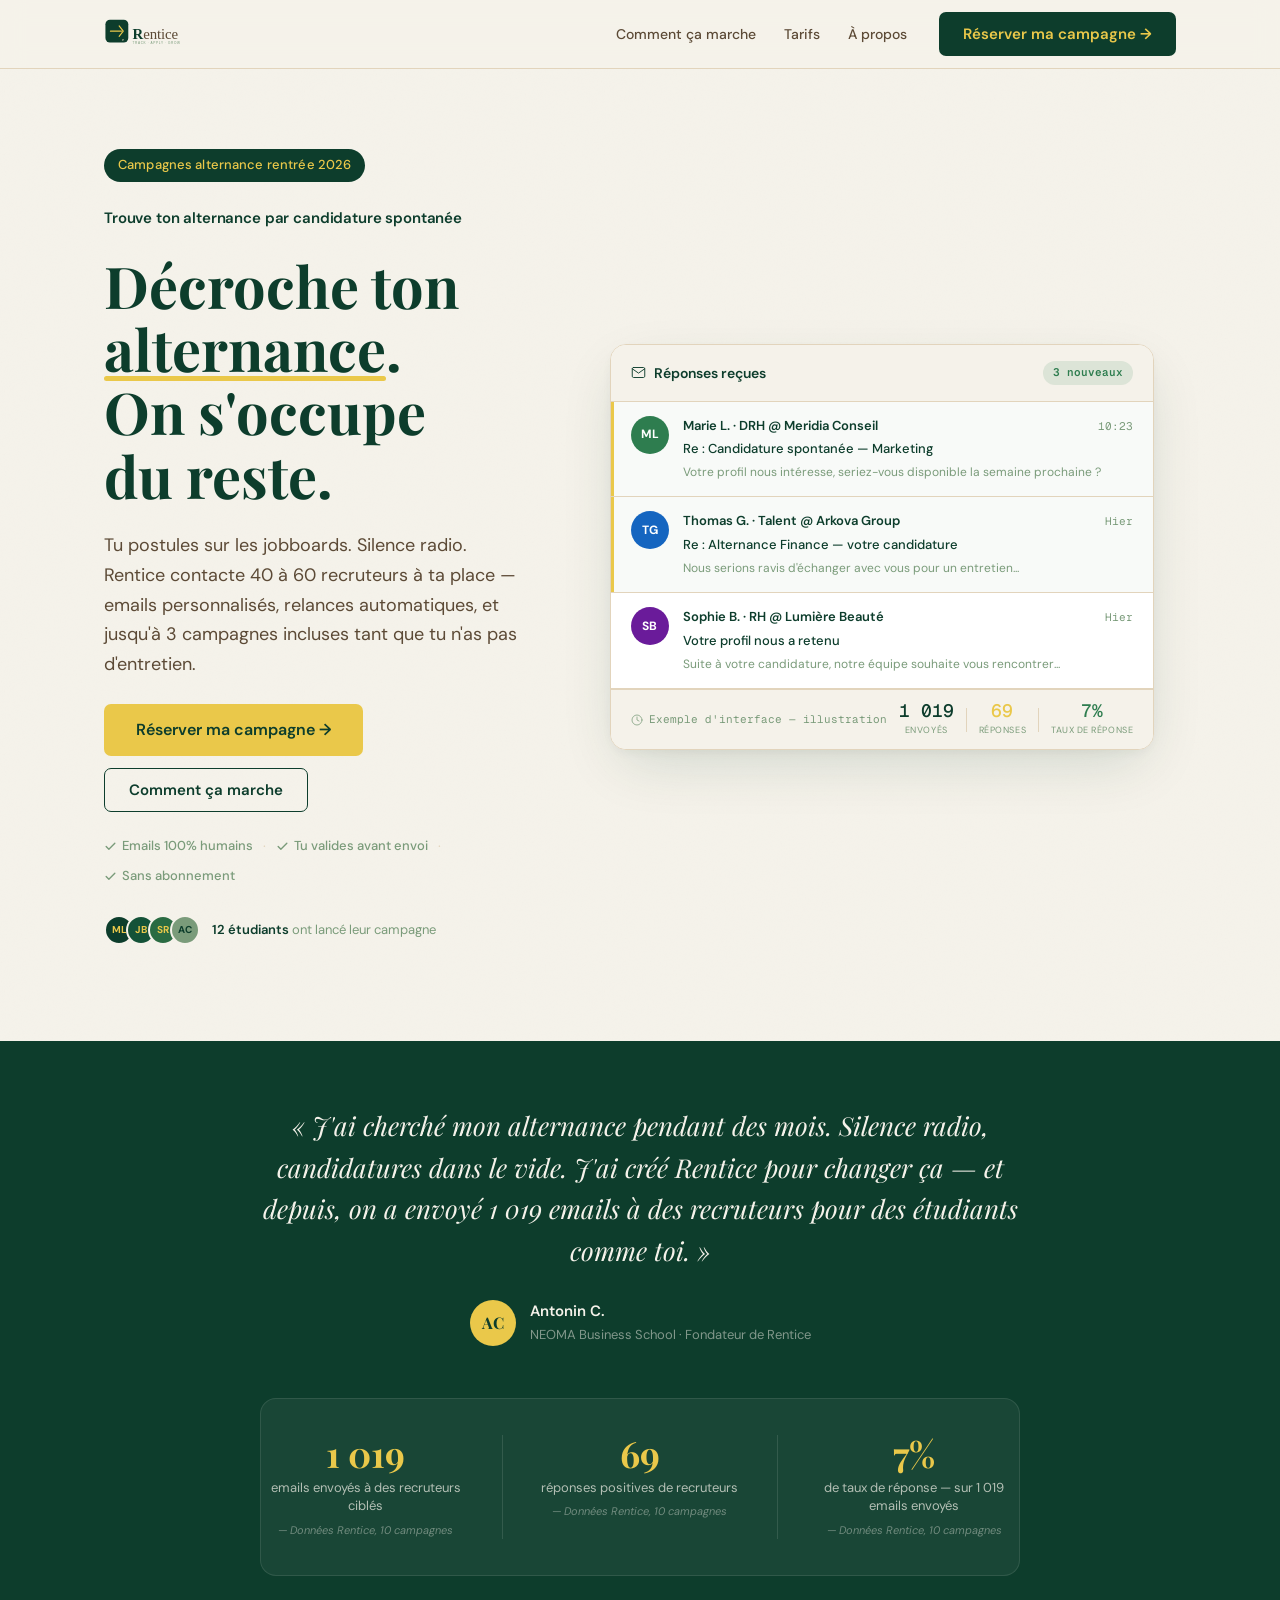
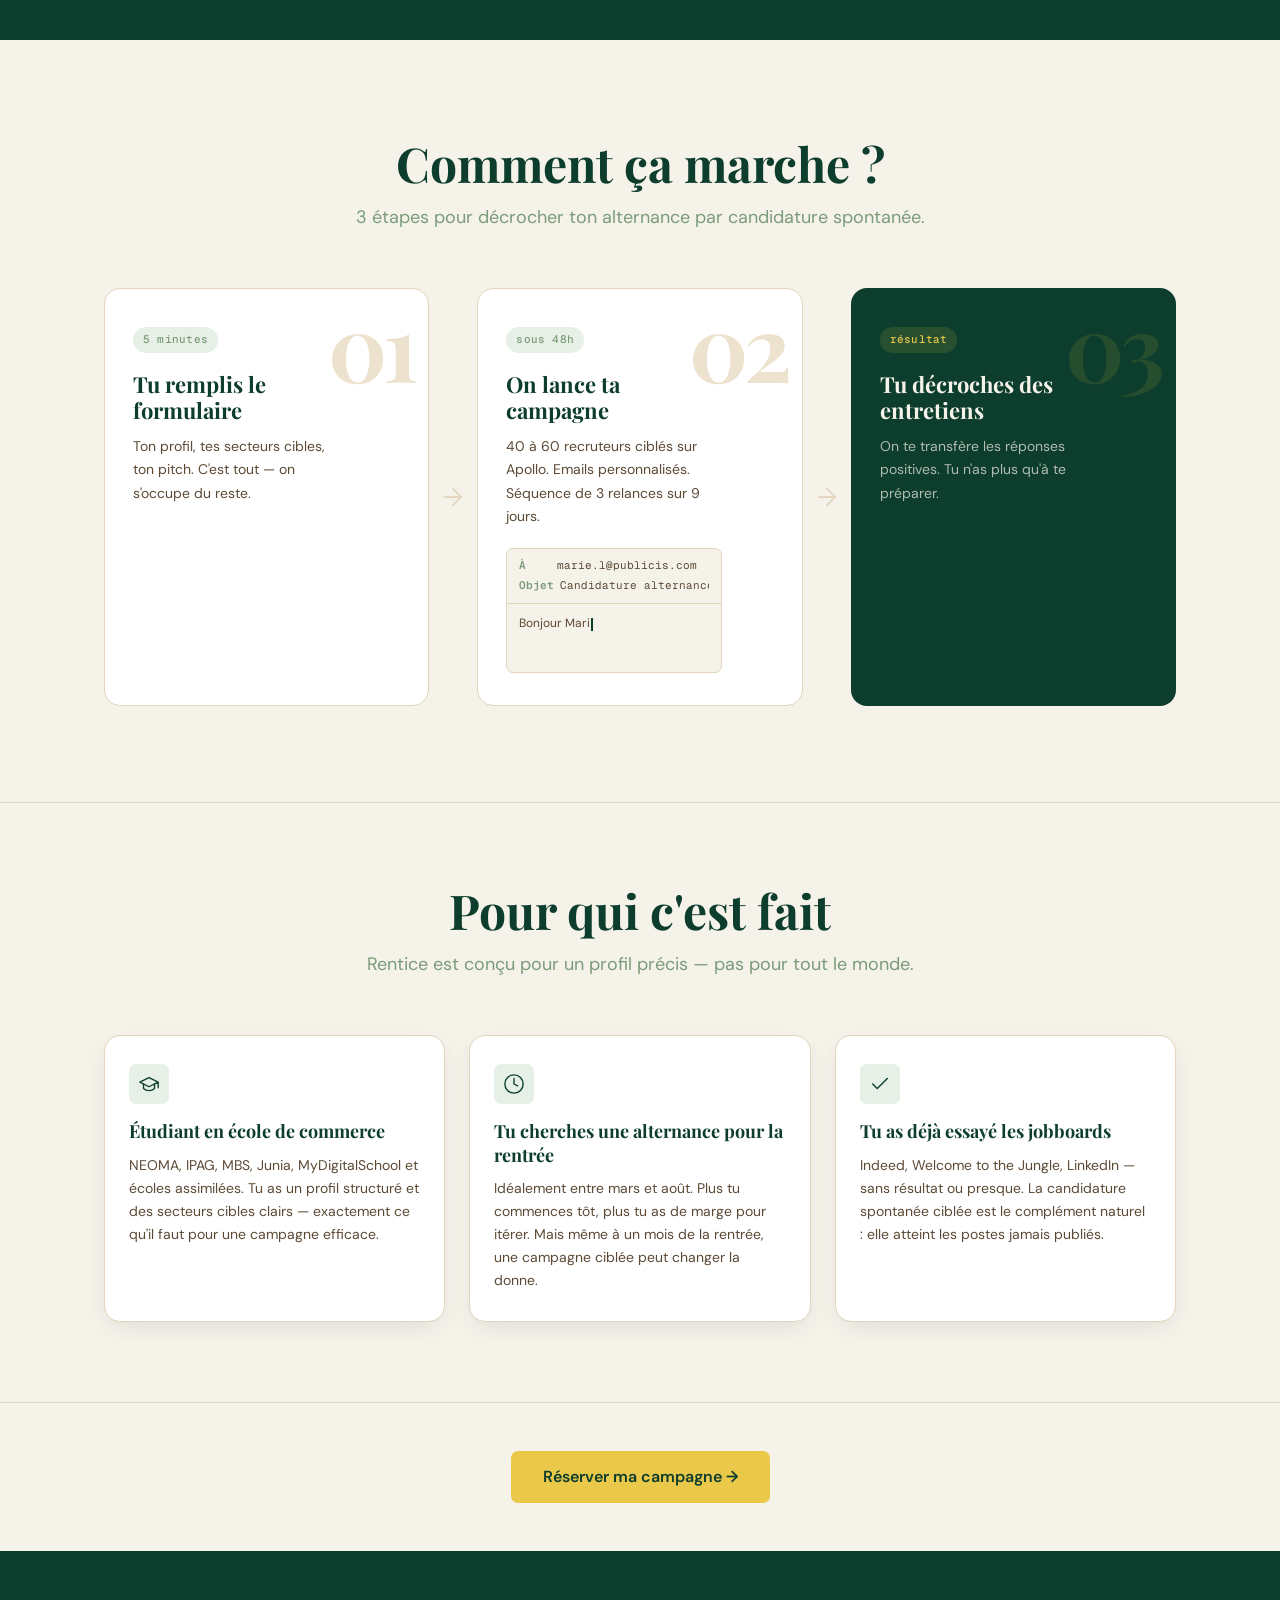
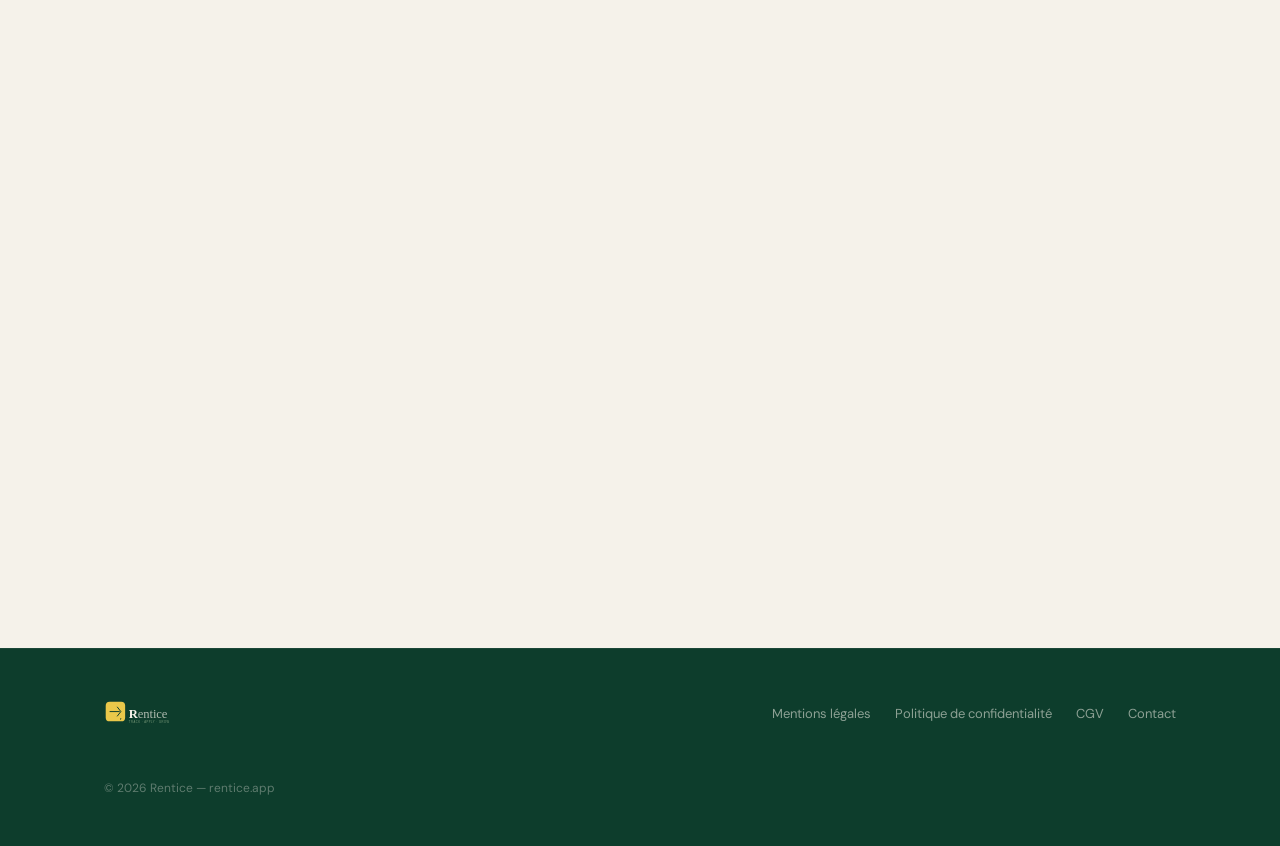
==== index.html @ 713524de "HOME-01 — retrait stats non sourcées (75% Wom, 70% APEC) Remplacement par les 3 données Rentice sour" ====
<!DOCTYPE html>
<html lang="fr">
<head>
  <meta charset="UTF-8" />
  <meta name="viewport" content="width=device-width, initial-scale=1.0" />
  <title>Candidature spontanée alternance : on contacte 50 recruteurs pour toi | Rentice</title>
  <meta name="description" content="Rentice contacte 40 à 60 recruteurs à ta place par email personnalisé. Campagnes de candidature spontanée pour décrocher ton alternance 2026. 49€, sans abonnement." />

  <!-- Canonical -->
  <link rel="canonical" href="https://rentice.app/" />

  <!-- Open Graph -->
  <meta property="og:type"        content="website" />
  <meta property="og:url"         content="https://rentice.app/" />
  <meta property="og:locale"      content="fr_FR" />
  <meta property="og:site_name"   content="Rentice" />
  <meta property="og:title"       content="Rentice — Trouve ton alternance par candidature spontanée" />
  <meta property="og:description" content="Rentice contacte 40 à 60 recruteurs à ta place par email personnalisé. Campagnes de candidature spontanée pour ton alternance 2026. 49€, sans abonnement." />
  <meta property="og:image"       content="https://rentice.app/og-image.png" />
  <meta property="og:image:width"  content="1200" />
  <meta property="og:image:height" content="630" />
  <meta property="og:image:alt"   content="Rentice — Campagnes d'alternance par candidature spontanée" />

  <!-- Twitter Card -->
  <meta name="twitter:card"        content="summary_large_image" />
  <meta name="twitter:title"       content="Rentice — Trouve ton alternance par candidature spontanée" />
  <meta name="twitter:description" content="Rentice contacte 40 à 60 recruteurs à ta place. Campagnes de candidature spontanée pour ton alternance 2026." />
  <meta name="twitter:image"       content="https://rentice.app/og-image.png" />

  <!-- Schema JSON-LD : Organization + WebSite -->
  <script type="application/ld+json">
  {
    "@context": "https://schema.org",
    "@graph": [
      {
        "@type": "Organization",
        "@id": "https://rentice.app/#organization",
        "name": "Rentice",
        "url": "https://rentice.app",
        "logo": {
          "@type": "ImageObject",
          "url": "https://rentice.app/og-image.png"
        },
        "description": "Rentice lance des campagnes de candidatures spontanées pour les étudiants en recherche d'alternance. Nous contactons 40 à 60 recruteurs ciblés à ta place par emails personnalisés.",
        "contactPoint": {
          "@type": "ContactPoint",
          "email": "rentice.contact@gmail.com",
          "contactType": "customer support",
          "availableLanguage": "French"
        },
        "sameAs": []
      },
      {
        "@type": "WebSite",
        "@id": "https://rentice.app/#website",
        "url": "https://rentice.app",
        "name": "Rentice",
        "description": "Campagnes de candidatures spontanées pour décrocher ton alternance",
        "publisher": { "@id": "https://rentice.app/#organization" },
        "inLanguage": "fr-FR"
      },
      {
        "@type": "Service",
        "@id": "https://rentice.app/#service",
        "name": "Campagne de candidature spontanée pour alternance",
        "provider": { "@id": "https://rentice.app/#organization" },
        "description": "Campagne d'outreach email personnalisé vers 40 à 60 recruteurs ciblés pour les étudiants en recherche d'alternance.",
        "offers": {
          "@type": "Offer",
          "price": "49",
          "priceCurrency": "EUR",
          "priceValidUntil": "2026-12-31",
          "availability": "https://schema.org/LimitedAvailability",
          "description": "Campagne complète : extraction contacts, emails personnalisés, 3 relances sur 9 jours, rapport final."
        },
        "areaServed": {
          "@type": "Country",
          "name": "France"
        },
        "audience": {
          "@type": "Audience",
          "audienceType": "Étudiants en recherche d'alternance"
        }
      }
    ]
  }
  </script>

  <!-- Schema JSON-LD : FAQPage -->
  <script type="application/ld+json">
  {
    "@context": "https://schema.org",
    "@type": "FAQPage",
    "mainEntity": [
      {
        "@type": "Question",
        "name": "C'est quoi le marché caché de l'alternance ?",
        "acceptedAnswer": {
          "@type": "Answer",
          "text": "Une grande partie des postes en alternance ne sont jamais publiés sur des jobboards comme Indeed ou Welcome to the Jungle. Les entreprises les pourvoient directement via leur réseau ou à partir de candidatures spontanées reçues. C'est ce qu'on appelle le marché caché. Rentice t'y donne accès en contactant directement les recruteurs par email personnalisé."
        }
      },
      {
        "@type": "Question",
        "name": "Comment fonctionne une campagne de candidature spontanée ?",
        "acceptedAnswer": {
          "@type": "Answer",
          "text": "Tu remplis un formulaire en 5 minutes : ton profil, tes secteurs cibles, ta localisation. On extrait ensuite 40 à 60 contacts recruteurs via Apollo, on rédige des emails personnalisés à ton nom, et on envoie une séquence de 3 messages sur 9 jours. Tu valides chaque email avant qu'il parte. Tu reçois les réponses positives directement."
        }
      },
      {
        "@type": "Question",
        "name": "Les emails envoyés semblent-ils humains aux recruteurs ?",
        "acceptedAnswer": {
          "@type": "Answer",
          "text": "Oui. Chaque email est personnalisé selon l'entreprise ciblée — secteur, taille, poste ouvert — et rédigé dans un style naturel. Tu lis et valides chaque message avant envoi. Les recruteurs reçoivent un email qui ressemble à une vraie démarche personnelle, pas à un envoi en masse."
        }
      },
      {
        "@type": "Question",
        "name": "Combien de temps avant de recevoir des réponses ?",
        "acceptedAnswer": {
          "@type": "Answer",
          "text": "La campagne se lance sous 48h après ton onboarding. Les premières réponses arrivent généralement entre J+3 et J+7. La séquence complète (3 emails + relances) dure 9 jours. Si ta campagne ne génère aucun entretien sous 15 jours, on en relance une deuxième gratuitement, sur de nouveaux contacts."
        }
      },
      {
        "@type": "Question",
        "name": "Est-ce que Rentice est conforme au RGPD ?",
        "acceptedAnswer": {
          "@type": "Answer",
          "text": "Oui. Les contacts recruteurs sont enrichis via des sources professionnelles publiques. Les emails de prospection B2B vers des recruteurs entrent dans le cadre légal de la prospection professionnelle. Tes données personnelles ne sont jamais revendues et sont supprimées sur demande."
        }
      },
      {
        "@type": "Question",
        "name": "Que se passe-t-il si je n'obtiens aucun entretien ?",
        "acceptedAnswer": {
          "@type": "Answer",
          "text": "Si ta campagne ne génère aucun entretien dans les 15 jours, on relance une deuxième campagne gratuitement — nouveaux contacts, nouveaux secteurs ou nouvelles villes. Et si la deuxième ne donne rien non plus, on relance une troisième. Au total, tu es couvert sur ~4 semaines de prospection intensive, sans payer plus."
        }
      },
      {
        "@type": "Question",
        "name": "Est-ce que ça peut nuire à ma réputation auprès des recruteurs ?",
        "acceptedAnswer": {
          "@type": "Answer",
          "text": "Non. Les emails partent depuis ta propre adresse email, pas depuis une boîte générique. Le volume est maîtrisé (40 à 60 contacts ciblés, pas des milliers). Tu valides chaque email avant qu'il parte. Le ton est naturel et personnalisé selon l'entreprise — c'est une démarche personnelle, pas du spam de masse. Un recruteur qui reçoit ton email voit une candidature sincère, pas un envoi automatisé."
        }
      }
    ]
  }
  </script>

  <link rel="preconnect" href="https://fonts.googleapis.com" />
  <link rel="preconnect" href="https://fonts.gstatic.com" crossorigin />
  <link rel="preload" as="style" href="https://fonts.googleapis.com/css2?family=Playfair+Display:wght@400;700&family=DM+Sans:ital,opsz,wght@0,9..40,300..700;1,9..40,300..700&family=Geist+Mono:wght@400;500&display=swap" onload="this.onload=null;this.rel='stylesheet'" />
  <noscript><link rel="stylesheet" href="https://fonts.googleapis.com/css2?family=Playfair+Display:wght@400;700&family=DM+Sans:ital,opsz,wght@0,9..40,300..700;1,9..40,300..700&family=Geist+Mono:wght@400;500&display=swap" /></noscript>
  <style>
    :root{--green-900:#0D3D2C;--green-800:#145238;--gold-400:#EAC84A;--gold-300:#F0D778;--cream-50:#F5F2EA;--cream-100:#EDE2CE;--cream-200:#E2D4BC;--cream-700:#5C4A36;--sage-500:#7A9B7A;--sage-100:#E7F0E7;--font-display:'Playfair Display',Georgia,serif;--font-body:'DM Sans',-apple-system,sans-serif;--font-mono:'Geist Mono',monospace;--radius-sm:7px;--radius-md:12px;--radius-lg:16px;--shadow-card:0 8px 24px -6px rgba(13,61,44,0.12);--transition:200ms ease-out}
    *,*::before,*::after{box-sizing:border-box;margin:0;padding:0}
    html{scroll-behavior:smooth;overflow-x:hidden}
    body{font-family:var(--font-body);background:var(--cream-50);color:var(--cream-700);line-height:1.6;-webkit-font-smoothing:antialiased;overflow-x:hidden}
    button,a{-webkit-tap-highlight-color:transparent;touch-action:manipulation}
    img,svg{display:block;max-width:100%}
    a{text-decoration:none;color:inherit}
    ul{list-style:none}
    .sr-only{position:absolute;width:1px;height:1px;padding:0;margin:-1px;overflow:hidden;clip:rect(0,0,0,0);white-space:nowrap;border:0}
    .container{width:100%;max-width:1120px;margin:0 auto;padding:0 24px}
    .btn{display:inline-flex;align-items:center;justify-content:center;height:44px;padding:0 24px;border-radius:var(--radius-sm);font-family:var(--font-body);font-size:15px;font-weight:600;cursor:pointer;border:none;transition:background var(--transition),color var(--transition),box-shadow var(--transition),transform var(--transition);white-space:nowrap}
    .btn--large{height:52px;padding:0 32px;font-size:16px}
    .btn--primary{background:var(--green-900);color:var(--gold-400)}
    .btn--primary:hover{background:var(--green-800)}
    .btn--gold{background:var(--gold-400);color:var(--green-900)}
    .btn--gold:hover{background:#dab93e;transform:translateY(-1px);box-shadow:0 8px 20px -4px rgba(234,200,74,0.45)}
    .btn--gold:active{transform:translateY(0);box-shadow:none}
    .btn--outline{background:transparent;border:1.5px solid var(--green-900);color:var(--green-900)}
    .btn--outline:hover{background:var(--cream-100);transform:translateY(-1px)}
    .btn--on-dark{background:rgba(234,200,74,0.15);color:var(--gold-400);border:1px solid rgba(234,200,74,0.3)}
    .pill{display:inline-flex;align-items:center;padding:6px 14px;border-radius:999px;font-family:var(--font-body);font-size:13px;font-weight:500;letter-spacing:0.01em}
    .pill--dark{background:var(--green-900);color:var(--gold-400)}
    .navbar{position:-webkit-sticky;position:sticky;top:0;z-index:100;background:rgba(245,242,234,0.85);backdrop-filter:blur(12px);-webkit-backdrop-filter:blur(12px);border-bottom:1px solid var(--cream-200);transition:box-shadow var(--transition)}
    .navbar.scrolled{box-shadow:0 4px 20px -4px rgba(13,61,44,0.10)}
    .navbar__inner{display:flex;align-items:center;gap:32px;height:68px}
    .navbar__logo{flex-shrink:0}
    .navbar__nav{display:flex;align-items:center;gap:28px;margin-left:auto}
    .navbar__link{font-size:14px;font-weight:500;color:var(--cream-700);transition:color var(--transition)}
    .navbar__link:hover{color:var(--green-900)}
    .navbar__cta{flex-shrink:0}
    .navbar__hamburger{display:none;flex-direction:column;justify-content:center;gap:5px;width:36px;height:36px;background:none;border:none;cursor:pointer;margin-left:auto;padding:4px}
    .navbar__hamburger span{display:block;width:22px;height:2px;background:var(--green-900);border-radius:2px;transition:transform var(--transition),opacity var(--transition)}
    .navbar__hamburger.open span:nth-child(1){transform:translateY(7px) rotate(45deg)}
    .navbar__hamburger.open span:nth-child(2){opacity:0}
    .navbar__hamburger.open span:nth-child(3){transform:translateY(-7px) rotate(-45deg)}
    .navbar__mobile{display:none;flex-direction:column;gap:4px;padding:16px 24px 20px;border-top:1px solid var(--cream-200)}
    .navbar__mobile.open{display:flex}
    .navbar__mobile-link{font-size:16px;font-weight:500;color:var(--cream-700);padding:10px 0;border-bottom:1px solid var(--cream-200);transition:color var(--transition)}
    .navbar__mobile-link:hover{color:var(--green-900)}
    .navbar__mobile-cta{margin-top:12px;width:100%}
    .hero{position:relative;background:var(--cream-50);padding:80px 0 96px;overflow:hidden}
    .hero__noise{position:absolute;inset:0;pointer-events:none;opacity:0.6}
    .hero__inner{display:grid;grid-template-columns:1fr 1.4fr;gap:64px;align-items:center}
    .hero__content{display:flex;flex-direction:column;gap:24px}
    .hero__title{font-family:var(--font-display);font-size:clamp(40px,4.5vw,58px);font-weight:700;color:var(--green-900);line-height:1.1}
    .hero__subtitle{font-size:18px;color:var(--cream-700);line-height:1.65;max-width:520px}
    .hero__actions{display:flex;align-items:center;gap:12px;flex-wrap:wrap}
    .hero__stats{display:flex;align-items:center;gap:10px;flex-wrap:wrap;padding-top:8px}
    .hero__stat{font-size:13px;font-weight:500;color:var(--sage-500)}
    .hero__sep{color:var(--cream-200);font-size:16px}
    .hero__seo{font-size:15px;font-weight:600;color:var(--green-900);letter-spacing:-0.01em}
    .hero__highlight{position:relative;display:inline-block}
    .hero__highlight::after{content:'';position:absolute;left:0;bottom:-1px;width:100%;height:5px;background:var(--gold-400);border-radius:3px;transform:scaleX(0);transform-origin:left center;animation:underlineDraw 0.8s cubic-bezier(0.16,1,0.3,1) 0.6s forwards}
    .hero__social-proof{display:flex;align-items:center;gap:12px;padding-top:4px}
    .avatar-stack{display:flex}
    .avatar-stack__item{width:30px;height:30px;border-radius:50%;background:var(--green-900);color:var(--gold-400);font-size:10px;font-weight:700;display:flex;align-items:center;justify-content:center;border:2px solid var(--cream-50);margin-left:-8px;flex-shrink:0;transition:margin-left 200ms ease-out,transform 200ms ease-out}
    .avatar-stack__item:first-child{margin-left:0}
    .hero__social-proof:hover .avatar-stack__item:not(:first-child){margin-left:-2px}
    .avatar-stack__item:nth-child(2){background:var(--green-800)}
    .avatar-stack__item:nth-child(3){background:#2a6b42}
    .avatar-stack__item:nth-child(4){background:var(--sage-500);color:var(--green-900)}
    .hero__social-text{font-size:13px;color:var(--sage-500)}
    .hero__social-text strong{color:var(--green-900);font-weight:600}
    .hero__trust{display:flex;align-items:center;gap:10px;flex-wrap:wrap}
    .hero__trust-item{display:inline-flex;align-items:center;gap:5px;font-size:13px;font-weight:500;color:var(--sage-500)}
    .hero__trust-item svg{color:var(--sage-500);flex-shrink:0}
    .hero__trust-sep{color:var(--cream-200);font-size:14px;line-height:1}
    .hero__mock{display:flex;justify-content:center}
    .mock-card{background:#fff;border:1px solid var(--cream-200);border-radius:var(--radius-lg);padding:44px 40px;width:100%;box-shadow:0 20px 60px -12px rgba(13,61,44,0.15),0 4px 16px -4px rgba(13,61,44,0.08)}
    .inbox-card{background:#fff;border:1px solid var(--cream-200);border-radius:var(--radius-lg);overflow:hidden;box-shadow:0 20px 60px -12px rgba(13,61,44,0.16),0 4px 16px -4px rgba(13,61,44,0.08)}
    .animate-hero{opacity:0;transform:translateY(22px);animation:fadeUp 0.75s cubic-bezier(0.16,1,0.3,1) forwards;animation-delay:var(--delay,0s)}
    .observe-animate{opacity:0;transform:translateY(24px);transition:opacity 0.65s cubic-bezier(0.16,1,0.3,1),transform 0.65s cubic-bezier(0.16,1,0.3,1);transition-delay:var(--stagger,0s)}
    .observe-animate.in-view{opacity:1;transform:translateY(0)}
    @keyframes fadeUp{to{opacity:1;transform:translateY(0)}}
    @keyframes underlineDraw{to{transform:scaleX(1)}}
    @keyframes badgePulse{0%,100%{box-shadow:0 0 0 0 rgba(46,125,79,0)}50%{box-shadow:0 0 0 4px rgba(46,125,79,0.2)}}
    @media(max-width:1024px){.hero__inner{gap:40px}.hero__title{font-size:clamp(38px,5vw,52px)}}
    @media(max-width:768px){.navbar__nav,.navbar__cta{display:none}.navbar__hamburger{display:flex}.hero{padding:56px 0 72px}.hero__inner{grid-template-columns:minmax(0,1fr);gap:48px}.hero__title{font-size:40px}.hero__subtitle{font-size:16px}.hero__mock{order:-1}.mock-card{max-width:100%}.inbox-card{width:100%;max-width:100%}.container{padding:0 20px}.hero__trust{gap:8px}.hero__trust-sep{display:none}.hero__trust-item{font-size:12px}}
    @media(max-width:480px){.container{padding:0 16px}.hero{padding:40px 0 56px}.hero__title{font-size:32px}.hero__subtitle{font-size:15px}.hero__actions{flex-direction:column;align-items:stretch}.hero__actions .btn{width:100%;text-align:center}.hero__social-proof{flex-wrap:wrap}}
  </style>
  <link rel="preload" as="style" href="style.css" onload="this.onload=null;this.rel='stylesheet'" />
  <noscript><link rel="stylesheet" href="style.css" /></noscript>
</head>
<body>

  <!-- NAVBAR -->
  <header class="navbar" id="navbar" role="banner">
    <div class="container navbar__inner">
      <a href="/" class="navbar__logo" aria-label="Rentice — accueil">
        <svg width="140" height="40" viewBox="0 0 480 140" xmlns="http://www.w3.org/2000/svg" aria-hidden="true">
          <g transform="translate(0,20)">
            <rect x="0" y="0" width="80" height="80" rx="16" fill="#0D3D2C"/>
            <line x1="17.6" y1="40" x2="56" y2="40" stroke="#EAC84A" stroke-width="4" stroke-linecap="round"/>
            <polyline points="48,21.6 62.4,40 48,58.4" stroke="#EAC84A" stroke-width="4" fill="none" stroke-linecap="round" stroke-linejoin="round"/>
            <text x="62.4" y="76" font-family="Georgia,serif" font-size="14" font-weight="700" fill="#E2D4BC" text-anchor="middle">r</text>
          </g>
          <g transform="translate(95, 0)">
            <text x="0" y="88" font-family="Georgia,'Times New Roman',serif" font-size="52" font-weight="700" fill="#0D3D2C" letter-spacing="-1">R</text>
            <text x="37.4" y="88" font-family="Georgia,'Times New Roman',serif" font-size="52" font-weight="400" fill="#5C4A36" letter-spacing="-0.5">entice</text>
            <text x="0" y="106" font-family="Arial,sans-serif" font-size="11" letter-spacing="0.2em" fill="#7A9B7A">TRACK · APPLY · GROW</text>
          </g>
        </svg>
      </a>

      <nav class="navbar__nav" role="navigation" aria-label="Navigation principale">
        <a href="#fonctionnement" class="navbar__link">Comment ça marche</a>
        <a href="#tarif" class="navbar__link">Tarifs</a>
        <a href="#about" class="navbar__link">À propos</a>
      </nav>

      <a href="#waitlist" class="btn btn--primary navbar__cta">Réserver ma campagne →</a>

      <button class="navbar__hamburger" id="hamburger" aria-label="Ouvrir le menu" aria-expanded="false" aria-controls="mobile-menu">
        <span></span>
        <span></span>
        <span></span>
      </button>
    </div>

    <div class="navbar__mobile" id="mobile-menu" aria-hidden="true">
      <a href="#fonctionnement" class="navbar__mobile-link">Comment ça marche</a>
      <a href="#tarif" class="navbar__mobile-link">Tarifs</a>
      <a href="#about" class="navbar__mobile-link">À propos</a>
      <a href="#waitlist" class="btn btn--primary navbar__mobile-cta">Réserver ma campagne →</a>
    </div>
  </header>

  <main>

    <!-- HERO -->
    <section class="hero" id="hero">
      <div class="hero__noise" aria-hidden="true"></div>
      <div class="container hero__inner">
        <div class="hero__content">
          <div class="hero__badge animate-hero" style="--delay:0s">
            <span class="pill pill--dark">Campagnes alternance rentrée 2026</span>
          </div>

          <h1 class="hero__seo animate-hero" style="--delay:0.05s">
            Trouve ton alternance par candidature spontanée
          </h1>

          <p class="hero__title animate-hero" style="--delay:0.1s">
            Décroche ton<br /><span class="hero__highlight">alternance</span>.<br />On s'occupe<br />du reste.
          </p>

          <p class="hero__subtitle animate-hero" style="--delay:0.2s">
            Tu postules sur les jobboards. Silence radio. Rentice contacte 40 à 60 recruteurs à ta place — emails personnalisés, relances automatiques, et jusqu'à 3 campagnes incluses tant que tu n'as pas d'entretien.
          </p>

          <div class="hero__actions animate-hero" style="--delay:0.3s">
            <a href="https://form.jotform.com/261302830869055" target="_blank" rel="noopener noreferrer" class="btn btn--gold btn--large">Réserver ma campagne →</a>
            <a href="#fonctionnement" class="btn btn--outline">Comment ça marche</a>
          </div>

          <div class="hero__trust animate-hero" style="--delay:0.35s" aria-label="Garanties Rentice">
            <span class="hero__trust-item">
              <svg width="13" height="13" viewBox="0 0 24 24" fill="none" stroke="currentColor" stroke-width="2.5" stroke-linecap="round" stroke-linejoin="round" aria-hidden="true"><polyline points="20 6 9 17 4 12"/></svg>
              Emails 100% humains
            </span>
            <span class="hero__trust-sep" aria-hidden="true">·</span>
            <span class="hero__trust-item">
              <svg width="13" height="13" viewBox="0 0 24 24" fill="none" stroke="currentColor" stroke-width="2.5" stroke-linecap="round" stroke-linejoin="round" aria-hidden="true"><polyline points="20 6 9 17 4 12"/></svg>
              Tu valides avant envoi
            </span>
            <span class="hero__trust-sep" aria-hidden="true">·</span>
            <span class="hero__trust-item">
              <svg width="13" height="13" viewBox="0 0 24 24" fill="none" stroke="currentColor" stroke-width="2.5" stroke-linecap="round" stroke-linejoin="round" aria-hidden="true"><polyline points="20 6 9 17 4 12"/></svg>
              Sans abonnement
            </span>
          </div>

          <div class="hero__social-proof animate-hero" style="--delay:0.4s">
            <div class="avatar-stack" aria-hidden="true">
              <div class="avatar-stack__item">ML</div>
              <div class="avatar-stack__item">JB</div>
              <div class="avatar-stack__item">SR</div>
              <div class="avatar-stack__item">AC</div>
            </div>
            <span class="hero__social-text"><strong>12 étudiants</strong> ont lancé leur campagne</span>
          </div>
        </div>

        <div class="hero__mock animate-hero" style="--delay:0.5s" aria-label="Exemple de réponses reçues après une campagne Rentice">
          <div class="inbox-card">
            <div class="inbox-card__header">
              <div class="inbox-card__header-left">
                <svg width="15" height="15" viewBox="0 0 24 24" fill="none" stroke="#0D3D2C" stroke-width="1.5" stroke-linecap="round" stroke-linejoin="round" aria-hidden="true"><path d="M4 4h16c1.1 0 2 .9 2 2v12c0 1.1-.9 2-2 2H4c-1.1 0-2-.9-2-2V6c0-1.1.9-2 2-2z"/><polyline points="22,6 12,13 2,6"/></svg>
                <span class="inbox-card__title">Réponses reçues</span>
              </div>
              <span class="inbox-card__badge">3 nouveaux</span>
            </div>

            <div class="inbox-email inbox-email--new">
              <div class="inbox-avatar inbox-avatar--green">ML</div>
              <div class="inbox-email__body">
                <div class="inbox-email__meta">
                  <span class="inbox-email__from">Marie L. · DRH @ Meridia Conseil</span>
                  <span class="inbox-email__time">10:23</span>
                </div>
                <div class="inbox-email__subject">Re : Candidature spontanée — Marketing</div>
                <div class="inbox-email__preview">Votre profil nous intéresse, seriez-vous disponible la semaine prochaine ?</div>
              </div>
            </div>

            <div class="inbox-email inbox-email--new">
              <div class="inbox-avatar inbox-avatar--blue">TG</div>
              <div class="inbox-email__body">
                <div class="inbox-email__meta">
                  <span class="inbox-email__from">Thomas G. · Talent @ Arkova Group</span>
                  <span class="inbox-email__time">Hier</span>
                </div>
                <div class="inbox-email__subject">Re : Alternance Finance — votre candidature</div>
                <div class="inbox-email__preview">Nous serions ravis d'échanger avec vous pour un entretien...</div>
              </div>
            </div>

            <div class="inbox-email">
              <div class="inbox-avatar inbox-avatar--purple">SB</div>
              <div class="inbox-email__body">
                <div class="inbox-email__meta">
                  <span class="inbox-email__from">Sophie B. · RH @ Lumière Beauté</span>
                  <span class="inbox-email__time">Hier</span>
                </div>
                <div class="inbox-email__subject">Votre profil nous a retenu</div>
                <div class="inbox-email__preview">Suite à votre candidature, notre équipe souhaite vous rencontrer...</div>
              </div>
            </div>

            <div class="inbox-card__footer">
              <span class="inbox-card__footer-text">
                <svg width="12" height="12" viewBox="0 0 24 24" fill="none" stroke="#7A9B7A" stroke-width="1.5" stroke-linecap="round" stroke-linejoin="round" aria-hidden="true"><circle cx="12" cy="12" r="10"/><polyline points="12 6 12 12 16 14"/></svg>
                Exemple d'interface — illustration
              </span>
              <div class="inbox-card__stats">
                <div class="inbox-stat">
                  <div class="inbox-stat__value">1 019</div>
                  <div class="inbox-stat__label">envoyés</div>
                </div>
                <div class="inbox-stat-sep"></div>
                <div class="inbox-stat">
                  <div class="inbox-stat__value inbox-stat__value--gold">69</div>
                  <div class="inbox-stat__label">réponses</div>
                </div>
                <div class="inbox-stat-sep"></div>
                <div class="inbox-stat">
                  <div class="inbox-stat__value inbox-stat__value--green">7%</div>
                  <div class="inbox-stat__label">taux de réponse</div>
                </div>
              </div>
            </div>
          </div>
        </div>
      </div>
    </section>

    <!-- CRÉDIBILITÉ STRIP -->
    <section class="cred" id="about">
      <div class="container cred__inner">

        <div class="cred__quote observe-animate">
          <blockquote class="cred__blockquote">
            « J'ai cherché mon alternance pendant des mois. Silence radio, candidatures dans le vide. J'ai créé Rentice pour changer ça — et depuis, on a envoyé 1 019 emails à des recruteurs pour des étudiants comme toi. »
          </blockquote>
          <div class="cred__author">
            <div class="cred__author-avatar">AC</div>
            <div>
              <div class="cred__author-name">Antonin C.</div>
              <div class="cred__author-role">NEOMA Business School · Fondateur de Rentice</div>
            </div>
          </div>
        </div>

        <div class="cred__stats observe-animate">
          <div class="cred__stat">
            <div class="cred__stat-value">1 019</div>
            <div class="cred__stat-label">emails envoyés à des recruteurs ciblés</div>
            <div class="cred__stat-source">— Données Rentice, 10 campagnes</div>
          </div>
          <div class="cred__divider" aria-hidden="true"></div>
          <div class="cred__stat">
            <div class="cred__stat-value">69</div>
            <div class="cred__stat-label">réponses positives de recruteurs</div>
            <div class="cred__stat-source">— Données Rentice, 10 campagnes</div>
          </div>
          <div class="cred__divider" aria-hidden="true"></div>
          <div class="cred__stat">
            <div class="cred__stat-value">7%</div>
            <div class="cred__stat-label">de taux de réponse — sur 1 019 emails envoyés</div>
            <div class="cred__stat-source">— Données Rentice, 10 campagnes</div>
          </div>
        </div>

      </div>
    </section>

    <!-- FONCTIONNEMENT -->
    <section class="how" id="fonctionnement">
      <div class="container">
        <div class="section-header observe-animate">
          <h2 class="section-title">Comment ça marche ?</h2>
          <p class="section-subtitle">3 étapes pour décrocher ton alternance par candidature spontanée.</p>
        </div>

        <div class="how__steps">
          <div class="how__step observe-animate" style="--stagger:0s">
            <div class="how__step-num" aria-hidden="true">01</div>
            <div class="how__step-tag">5 minutes</div>
            <h3 class="how__step-title">Tu remplis le formulaire</h3>
            <p class="how__step-desc">Ton profil, tes secteurs cibles, ton pitch. C'est tout — on s'occupe du reste.</p>
          </div>

          <div class="how__connector" aria-hidden="true">
            <svg width="28" height="28" viewBox="0 0 24 24" fill="none" stroke="var(--cream-200)" stroke-width="1.5" stroke-linecap="round" stroke-linejoin="round"><line x1="5" y1="12" x2="19" y2="12"/><polyline points="12 5 19 12 12 19"/></svg>
          </div>

          <div class="how__step observe-animate" style="--stagger:0.12s">
            <div class="how__step-num" aria-hidden="true">02</div>
            <div class="how__step-tag">sous 48h</div>
            <h3 class="how__step-title">On lance ta campagne</h3>
            <p class="how__step-desc">40 à 60 recruteurs ciblés sur Apollo. Emails personnalisés. Séquence de 3 relances sur 9 jours.</p>

            <div class="how__email-preview" aria-hidden="true">
              <div class="how__email-meta">
                <span class="how__email-row"><span class="how__email-label">À</span> marie.l@publicis.com</span>
                <span class="how__email-row"><span class="how__email-label">Objet</span> Candidature alternance — Marketing</span>
              </div>
              <div class="how__email-body">
                <span class="how__email-text"></span><span class="how__email-cursor" aria-hidden="true"></span>
              </div>
            </div>
          </div>

          <div class="how__connector" aria-hidden="true">
            <svg width="28" height="28" viewBox="0 0 24 24" fill="none" stroke="var(--cream-200)" stroke-width="1.5" stroke-linecap="round" stroke-linejoin="round"><line x1="5" y1="12" x2="19" y2="12"/><polyline points="12 5 19 12 12 19"/></svg>
          </div>

          <div class="how__step how__step--dark observe-animate" style="--stagger:0.24s">
            <div class="how__step-num" aria-hidden="true">03</div>
            <div class="how__step-tag">résultat</div>
            <h3 class="how__step-title">Tu décroches des entretiens</h3>
            <p class="how__step-desc">On te transfère les réponses positives. Tu n'as plus qu'à te préparer.</p>
          </div>
        </div>
      </div>
    </section>

    <!-- POUR QUI -->
    <section class="forwhom" id="pour-qui">
      <div class="container">
        <div class="section-header observe-animate">
          <h2 class="section-title">Pour qui c'est fait</h2>
          <p class="section-subtitle">Rentice est conçu pour un profil précis — pas pour tout le monde.</p>
        </div>
        <div class="forwhom__grid">
          <div class="forwhom__card observe-animate" style="--stagger:0s">
            <div class="forwhom__icon" aria-hidden="true">
              <svg width="22" height="22" viewBox="0 0 24 24" fill="none" stroke="currentColor" stroke-width="1.5" stroke-linecap="round" stroke-linejoin="round"><path d="M22 10v6M2 10l10-5 10 5-10 5z"/><path d="M6 12v5c3 3 9 3 12 0v-5"/></svg>
            </div>
            <h3 class="forwhom__title">Étudiant en école de commerce</h3>
            <p class="forwhom__desc">NEOMA, IPAG, MBS, Junia, MyDigitalSchool et écoles assimilées. Tu as un profil structuré et des secteurs cibles clairs — exactement ce qu'il faut pour une campagne efficace.</p>
          </div>
          <div class="forwhom__card observe-animate" style="--stagger:0.08s">
            <div class="forwhom__icon" aria-hidden="true">
              <svg width="22" height="22" viewBox="0 0 24 24" fill="none" stroke="currentColor" stroke-width="1.5" stroke-linecap="round" stroke-linejoin="round"><circle cx="12" cy="12" r="10"/><polyline points="12 6 12 12 16 14"/></svg>
            </div>
            <h3 class="forwhom__title">Tu cherches une alternance pour la rentrée</h3>
            <p class="forwhom__desc">Idéalement entre mars et août. Plus tu commences tôt, plus tu as de marge pour itérer. Mais même à un mois de la rentrée, une campagne ciblée peut changer la donne.</p>
          </div>
          <div class="forwhom__card observe-animate" style="--stagger:0.16s">
            <div class="forwhom__icon" aria-hidden="true">
              <svg width="22" height="22" viewBox="0 0 24 24" fill="none" stroke="currentColor" stroke-width="1.5" stroke-linecap="round" stroke-linejoin="round"><polyline points="20 6 9 17 4 12"/></svg>
            </div>
            <h3 class="forwhom__title">Tu as déjà essayé les jobboards</h3>
            <p class="forwhom__desc">Indeed, Welcome to the Jungle, LinkedIn — sans résultat ou presque. La candidature spontanée ciblée est le complément naturel : elle atteint les postes jamais publiés.</p>
          </div>
        </div>
      </div>
    </section>

    <!-- MID CTA -->
    <div class="mid-cta">
      <a class="btn btn--gold btn--large" href="https://form.jotform.com/261302830869055" target="_blank" rel="noopener noreferrer">Réserver ma campagne →</a>
    </div>

    <!-- TARIF -->
    <section class="pricing" id="tarif">
      <div class="container">
        <div class="section-header observe-animate">
          <h2 class="section-title section-title--light">Une offre. Un prix. Zéro prise de tête.</h2>
          <p class="section-subtitle" style="color:rgba(245,242,234,0.55)">Campagne de candidatures spontanées — 49€ sans abonnement</p>
        </div>

        <div class="pricing__layout">

          <!-- Card principale -->
          <div class="pricing__card observe-animate">
            <div class="pricing__price">
              <span class="pricing__amount">49€</span>
              <span class="pricing__period">par campagne · sans abonnement</span>
            </div>
            <p class="pricing__parcours">Onboarding gratuit → validation du ciblage avec toi → paiement 49€ → lancement sous 48h</p>

            <ul class="pricing__list" role="list">
              <li class="pricing__item">
                <svg width="16" height="16" viewBox="0 0 24 24" fill="none" stroke="#EAC84A" stroke-width="2" stroke-linecap="round" stroke-linejoin="round" aria-hidden="true"><polyline points="20 6 9 17 4 12"/></svg>
                Extraction de 40–60 contacts recruteurs ciblés
              </li>
              <li class="pricing__item">
                <svg width="16" height="16" viewBox="0 0 24 24" fill="none" stroke="#EAC84A" stroke-width="2" stroke-linecap="round" stroke-linejoin="round" aria-hidden="true"><polyline points="20 6 9 17 4 12"/></svg>
                Enrichissement email RGPD-compliant
              </li>
              <li class="pricing__item">
                <svg width="16" height="16" viewBox="0 0 24 24" fill="none" stroke="#EAC84A" stroke-width="2" stroke-linecap="round" stroke-linejoin="round" aria-hidden="true"><polyline points="20 6 9 17 4 12"/></svg>
                Séquence de 3 emails personnalisés
              </li>
              <li class="pricing__item">
                <svg width="16" height="16" viewBox="0 0 24 24" fill="none" stroke="#EAC84A" stroke-width="2" stroke-linecap="round" stroke-linejoin="round" aria-hidden="true"><polyline points="20 6 9 17 4 12"/></svg>
                3 relances sur 9 jours
              </li>
              <li class="pricing__item">
                <svg width="16" height="16" viewBox="0 0 24 24" fill="none" stroke="#EAC84A" stroke-width="2" stroke-linecap="round" stroke-linejoin="round" aria-hidden="true"><polyline points="20 6 9 17 4 12"/></svg>
                Rapport final : ouvertures, réponses, entretiens
              </li>
            </ul>

            <div class="pricing__guarantee">
              <div class="pricing__guarantee-icon" aria-hidden="true">
                <svg width="20" height="20" viewBox="0 0 24 24" fill="none" stroke="#EAC84A" stroke-width="1.5" stroke-linecap="round" stroke-linejoin="round"><path d="M12 22s8-4 8-10V5l-8-3-8 3v7c0 6 8 10 8 10z"/></svg>
              </div>
              <div>
                <div class="pricing__guarantee-title">Garantie relance — jusqu'à 3 campagnes incluses</div>
                <div class="pricing__guarantee-desc">Si ta campagne ne génère aucun entretien, on relance sur de nouveaux contacts et de nouveaux secteurs, gratuitement, jusqu'à 3 campagnes au total. Tu paies 49€ une seule fois.</div>
              </div>
            </div>

            <a href="https://form.jotform.com/261302830869055" target="_blank" rel="noopener noreferrer" class="btn btn--gold btn--large pricing__cta">Réserver ma campagne →</a>
            <p class="pricing__note">Places limitées — 5 campagnes lancées par semaine max.</p>
          </div>

          <!-- Timeline garantie -->
          <div class="pricing__timeline observe-animate">
            <div class="timeline__header">
              <svg width="16" height="16" viewBox="0 0 24 24" fill="none" stroke="#EAC84A" stroke-width="1.5" stroke-linecap="round" stroke-linejoin="round" aria-hidden="true"><circle cx="12" cy="12" r="10"/><polyline points="12 6 12 12 16 14"/></svg>
              Comment fonctionne la garantie
            </div>
            <ol class="timeline__list" role="list">
              <li class="timeline__item">
                <div class="timeline__marker timeline__marker--active" aria-hidden="true"></div>
                <div class="timeline__content">
                  <span class="timeline__day">J0</span>
                  <span class="timeline__label">Lancement campagne 1 — 40 à 60 contacts ciblés</span>
                </div>
              </li>
              <li class="timeline__item">
                <div class="timeline__marker" aria-hidden="true"></div>
                <div class="timeline__content">
                  <span class="timeline__day">J9</span>
                  <span class="timeline__label">Dernier email de la séquence envoyé</span>
                </div>
              </li>
              <li class="timeline__item">
                <div class="timeline__marker" aria-hidden="true"></div>
                <div class="timeline__content">
                  <span class="timeline__day">J12–14</span>
                  <span class="timeline__label">Bilan — on laisse 3 à 5 jours aux retardataires pour répondre</span>
                </div>
              </li>
              <li class="timeline__item timeline__item--guarantee">
                <div class="timeline__marker timeline__marker--gold" aria-hidden="true"></div>
                <div class="timeline__content">
                  <span class="timeline__day">J14</span>
                  <span class="timeline__label">Si 0 entretien → campagne 2 gratuite sur un nouveau batch (secteurs ou villes différents)</span>
                </div>
              </li>
              <li class="timeline__item">
                <div class="timeline__marker" aria-hidden="true"></div>
                <div class="timeline__content">
                  <span class="timeline__day">J23</span>
                  <span class="timeline__label">Bilan campagne 2</span>
                </div>
              </li>
              <li class="timeline__item timeline__item--guarantee">
                <div class="timeline__marker timeline__marker--gold" aria-hidden="true"></div>
                <div class="timeline__content">
                  <span class="timeline__day">J28</span>
                  <span class="timeline__label">Si toujours 0 → campagne 3, dernier essai inclus</span>
                </div>
              </li>
              <li class="timeline__item timeline__item--total">
                <div class="timeline__marker timeline__marker--cream" aria-hidden="true"></div>
                <div class="timeline__content">
                  <span class="timeline__day">~4 sem.</span>
                  <span class="timeline__label">Maximum — ~4 semaines de prospection intensive</span>
                </div>
              </li>
            </ol>
          </div>

        </div>
      </div>
    </section>

    <!-- FAQ -->
    <section class="faq" id="faq">
      <div class="container">
        <div class="section-header observe-animate">
          <h2 class="section-title">Questions fréquentes</h2>
          <p class="section-subtitle">Tout ce que tu veux savoir sur Rentice avant de te lancer.</p>
        </div>

        <div class="faq__list">

          <div class="faq__item observe-animate" style="--stagger:0s">
            <button class="faq__question" aria-expanded="false">
              <span>C'est quoi le marché caché de l'alternance ?</span>
              <svg class="faq__icon" width="20" height="20" viewBox="0 0 24 24" fill="none" stroke="currentColor" stroke-width="2" stroke-linecap="round" stroke-linejoin="round" aria-hidden="true"><line x1="12" y1="5" x2="12" y2="19"/><line x1="5" y1="12" x2="19" y2="12"/></svg>
            </button>
            <div class="faq__answer"><div>
              <p>Une grande partie des postes en alternance ne sont jamais publiés sur des jobboards comme Indeed ou Welcome to the Jungle. Les entreprises les pourvoient directement via leur réseau ou à partir de candidatures spontanées reçues. C'est ce qu'on appelle le marché caché. Rentice t'y donne accès en contactant directement les recruteurs par email personnalisé.</p>
            </div></div>
          </div>

          <div class="faq__item observe-animate" style="--stagger:0.05s">
            <button class="faq__question" aria-expanded="false">
              <span>Comment fonctionne une campagne de candidature spontanée ?</span>
              <svg class="faq__icon" width="20" height="20" viewBox="0 0 24 24" fill="none" stroke="currentColor" stroke-width="2" stroke-linecap="round" stroke-linejoin="round" aria-hidden="true"><line x1="12" y1="5" x2="12" y2="19"/><line x1="5" y1="12" x2="19" y2="12"/></svg>
            </button>
            <div class="faq__answer"><div>
              <p>Tu remplis un formulaire en 5 minutes : ton profil, tes secteurs cibles, ta localisation. On extrait ensuite 40 à 60 contacts recruteurs via Apollo, on rédige des emails personnalisés à ton nom, et on envoie une séquence de 3 messages sur 9 jours. Tu valides chaque email avant qu'il parte. Tu reçois les réponses positives directement.</p>
            </div></div>
          </div>

          <div class="faq__item observe-animate" style="--stagger:0.1s">
            <button class="faq__question" aria-expanded="false">
              <span>Les emails envoyés semblent-ils humains aux recruteurs ?</span>
              <svg class="faq__icon" width="20" height="20" viewBox="0 0 24 24" fill="none" stroke="currentColor" stroke-width="2" stroke-linecap="round" stroke-linejoin="round" aria-hidden="true"><line x1="12" y1="5" x2="12" y2="19"/><line x1="5" y1="12" x2="19" y2="12"/></svg>
            </button>
            <div class="faq__answer"><div>
              <p>Oui. Chaque email est personnalisé selon l'entreprise ciblée — secteur, taille, poste ouvert — et rédigé dans un style naturel. Tu lis et valides chaque message avant envoi. Les recruteurs reçoivent un email qui ressemble à une vraie démarche personnelle, pas à un envoi en masse.</p>
            </div></div>
          </div>

          <div class="faq__item observe-animate" style="--stagger:0.15s">
            <button class="faq__question" aria-expanded="false">
              <span>Combien de temps avant de recevoir des réponses ?</span>
              <svg class="faq__icon" width="20" height="20" viewBox="0 0 24 24" fill="none" stroke="currentColor" stroke-width="2" stroke-linecap="round" stroke-linejoin="round" aria-hidden="true"><line x1="12" y1="5" x2="12" y2="19"/><line x1="5" y1="12" x2="19" y2="12"/></svg>
            </button>
            <div class="faq__answer"><div>
              <p>La campagne se lance sous 48h après ton onboarding. Les premières réponses arrivent généralement entre J+3 et J+7. La séquence complète (3 emails + relances) dure 9 jours. Si ta campagne ne génère aucun entretien sous 15 jours, on en relance une deuxième gratuitement, sur de nouveaux contacts.</p>
            </div></div>
          </div>

          <div class="faq__item observe-animate" style="--stagger:0.2s">
            <button class="faq__question" aria-expanded="false">
              <span>Est-ce que Rentice est conforme au RGPD ?</span>
              <svg class="faq__icon" width="20" height="20" viewBox="0 0 24 24" fill="none" stroke="currentColor" stroke-width="2" stroke-linecap="round" stroke-linejoin="round" aria-hidden="true"><line x1="12" y1="5" x2="12" y2="19"/><line x1="5" y1="12" x2="19" y2="12"/></svg>
            </button>
            <div class="faq__answer"><div>
              <p>Oui. Les contacts recruteurs sont enrichis via des sources professionnelles publiques (LinkedIn, sites entreprises). Les emails de prospection B2B vers des recruteurs entrent dans le cadre légal de la prospection professionnelle. Tes données personnelles ne sont jamais revendues et sont supprimées sur demande.</p>
            </div></div>
          </div>

          <div class="faq__item observe-animate" style="--stagger:0.25s">
            <button class="faq__question" aria-expanded="false">
              <span>Que se passe-t-il si je n'obtiens aucun entretien ?</span>
              <svg class="faq__icon" width="20" height="20" viewBox="0 0 24 24" fill="none" stroke="currentColor" stroke-width="2" stroke-linecap="round" stroke-linejoin="round" aria-hidden="true"><line x1="12" y1="5" x2="12" y2="19"/><line x1="5" y1="12" x2="19" y2="12"/></svg>
            </button>
            <div class="faq__answer"><div>
              <p>Si ta campagne ne génère aucun entretien dans les 15 jours, on relance une deuxième campagne gratuitement — nouveaux contacts, nouveaux secteurs ou nouvelles villes. Et si la deuxième ne donne rien non plus, on relance une troisième. Au total, tu es couvert sur ~4 semaines de prospection intensive, sans payer plus.</p>
            </div></div>
          </div>

          <div class="faq__item observe-animate" style="--stagger:0.3s">
            <button class="faq__question" aria-expanded="false">
              <span>Est-ce que ça peut nuire à ma réputation auprès des recruteurs ?</span>
              <svg class="faq__icon" width="20" height="20" viewBox="0 0 24 24" fill="none" stroke="currentColor" stroke-width="2" stroke-linecap="round" stroke-linejoin="round" aria-hidden="true"><line x1="12" y1="5" x2="12" y2="19"/><line x1="5" y1="12" x2="19" y2="12"/></svg>
            </button>
            <div class="faq__answer"><div>
              <p>Non. Les emails partent depuis ta propre adresse email, pas depuis une boîte générique. Le volume est maîtrisé — 40 à 60 contacts ciblés, pas des milliers. Tu valides chaque email avant qu'il parte. Le ton est naturel et personnalisé selon l'entreprise. C'est une démarche personnelle, pas du spam de masse. Un recruteur qui reçoit ton email voit une candidature sincère.</p>
            </div></div>
          </div>

        </div>
      </div>
    </section>

    <!-- WAITLIST -->
    <section class="waitlist" id="waitlist">
      <div class="container waitlist__inner">
        <div class="section-header observe-animate">
          <h2 class="section-title">Prêt à décrocher ton alternance ?</h2>
          <p class="section-subtitle">Remplis le formulaire d'onboarding — on s'occupe du reste.</p>
        </div>

        <div class="waitlist__cta observe-animate">
          <a href="https://form.jotform.com/261302830869055" target="_blank" rel="noopener noreferrer" class="btn btn--gold btn--large waitlist__jotform-btn">
            Réserver ma campagne →
          </a>
        </div>
      </div>
    </section>

  </main>

  <!-- FOOTER -->
  <footer class="footer" role="contentinfo">
    <div class="container footer__inner">
      <div class="footer__brand">
        <a href="/" aria-label="Rentice — accueil">
          <svg width="120" height="34" viewBox="0 0 480 140" xmlns="http://www.w3.org/2000/svg" aria-hidden="true">
            <g transform="translate(0,20)">
              <rect x="0" y="0" width="80" height="80" rx="16" fill="#EAC84A"/>
              <line x1="17.6" y1="40" x2="56" y2="40" stroke="#0D3D2C" stroke-width="4" stroke-linecap="round"/>
              <polyline points="48,21.6 62.4,40 48,58.4" stroke="#0D3D2C" stroke-width="4" fill="none" stroke-linecap="round" stroke-linejoin="round"/>
              <text x="62.4" y="76" font-family="Georgia,serif" font-size="14" font-weight="700" fill="#0D3D2C" text-anchor="middle">r</text>
            </g>
            <g transform="translate(95, 0)">
              <text x="0" y="88" font-family="Georgia,'Times New Roman',serif" font-size="52" font-weight="700" fill="#F5F2EA" letter-spacing="-1">R</text>
              <text x="37.4" y="88" font-family="Georgia,'Times New Roman',serif" font-size="52" font-weight="400" fill="rgba(245,242,234,0.7)" letter-spacing="-0.5">entice</text>
              <!-- TODO(antonin): arbitrage tagline "TRACK · APPLY · GROW" — reformuler en français ou retirer -->
              <text x="0" y="106" font-family="Arial,sans-serif" font-size="11" letter-spacing="0.2em" fill="#7A9B7A">TRACK · APPLY · GROW</text>
            </g>
          </svg>
        </a>
      </div>

      <nav class="footer__links" aria-label="Liens légaux">
        <a href="/mentions-legales/" class="footer__link">Mentions légales</a>
        <a href="/politique-de-confidentialite/" class="footer__link">Politique de confidentialité</a>
        <a href="/cgv/" class="footer__link">CGV</a>
        <!-- TODO(antonin): confirmer la mise en place de rentice.contact@gmail.com -->
        <a href="mailto:rentice.contact@gmail.com" class="footer__link">Contact</a>
      </nav>

      <p class="footer__copy">© 2026 Rentice — rentice.app</p>
    </div>
  </footer>

  <script src="script.js" defer></script>
</body>
</html>
---- style.css ----
/* ============================================
   RENTICE — DESIGN SYSTEM
   ============================================ */

:root {
  --green-900: #0D3D2C;
  --green-800: #145238;
  --gold-400:  #EAC84A;
  --gold-300:  #F0D778;
  --cream-50:  #F5F2EA;
  --cream-100: #EDE2CE;
  --cream-200: #E2D4BC;
  --cream-700: #5C4A36;
  --sage-500:  #7A9B7A;
  --sage-100:  #E7F0E7;

  --font-display: 'Playfair Display', Georgia, serif;
  --font-body:    'DM Sans', -apple-system, sans-serif;
  --font-mono:    'Geist Mono', monospace;

  --radius-sm: 7px;
  --radius-md: 12px;
  --radius-lg: 16px;

  --shadow-card: 0 8px 24px -6px rgba(13,61,44,0.12);
  --transition: 200ms ease-out;
}

/* ============================================
   RESET & BASE
   ============================================ */

*, *::before, *::after {
  box-sizing: border-box;
  margin: 0;
  padding: 0;
}

html {
  scroll-behavior: smooth;
  overflow-x: hidden;
}

body {
  font-family: var(--font-body);
  background: var(--cream-50);
  color: var(--cream-700);
  line-height: 1.6;
  -webkit-font-smoothing: antialiased;
  overflow-x: hidden;
}

button, a {
  -webkit-tap-highlight-color: transparent;
  touch-action: manipulation;
}

img, svg { display: block; max-width: 100%; }

a { text-decoration: none; color: inherit; }

ul { list-style: none; }

.sr-only {
  position: absolute;
  width: 1px;
  height: 1px;
  padding: 0;
  margin: -1px;
  overflow: hidden;
  clip: rect(0,0,0,0);
  white-space: nowrap;
  border: 0;
}

/* ============================================
   LAYOUT
   ============================================ */

.container {
  width: 100%;
  max-width: 1120px;
  margin: 0 auto;
  padding: 0 24px;
}

/* ============================================
   BUTTONS
   ============================================ */

.btn {
  display: inline-flex;
  align-items: center;
  justify-content: center;
  height: 44px;
  padding: 0 24px;
  border-radius: var(--radius-sm);
  font-family: var(--font-body);
  font-size: 15px;
  font-weight: 600;
  cursor: pointer;
  border: none;
  transition: background var(--transition), color var(--transition), border-color var(--transition), box-shadow var(--transition), transform var(--transition);
  white-space: nowrap;
}

.btn--large {
  height: 52px;
  padding: 0 32px;
  font-size: 16px;
}

.btn--primary {
  background: var(--green-900);
  color: var(--gold-400);
}
.btn--primary:hover {
  background: var(--green-800);
}

.btn--gold {
  background: var(--gold-400);
  color: var(--green-900);
}
.btn--gold:hover {
  background: #dab93e;
  transform: translateY(-1px);
  box-shadow: 0 8px 20px -4px rgba(234,200,74,0.45);
}
.btn--gold:active {
  transform: translateY(0);
  box-shadow: none;
}

.btn--outline {
  background: transparent;
  border: 1.5px solid var(--green-900);
  color: var(--green-900);
}
.btn--outline:hover {
  background: var(--cream-100);
  transform: translateY(-1px);
}
.btn--outline:active {
  transform: translateY(0);
}

.btn--on-dark {
  background: rgba(234,200,74,0.15);
  color: var(--gold-400);
  border: 1px solid rgba(234,200,74,0.3);
}
.btn--on-dark:hover {
  background: rgba(234,200,74,0.25);
}

/* ============================================
   PILLS
   ============================================ */

.pill {
  display: inline-flex;
  align-items: center;
  padding: 6px 14px;
  border-radius: 999px;
  font-family: var(--font-body);
  font-size: 13px;
  font-weight: 500;
  letter-spacing: 0.01em;
}

.pill--dark {
  background: var(--green-900);
  color: var(--gold-400);
}

.pill--gold-outline {
  background: rgba(234,200,74,0.15);
  color: var(--gold-400);
  border: 1px solid rgba(234,200,74,0.3);
}

/* ============================================
   SECTION HEADERS
   ============================================ */

.section-header {
  text-align: center;
  margin-bottom: 56px;
}

.section-title {
  font-family: var(--font-display);
  font-size: clamp(32px, 4vw, 48px);
  font-weight: 700;
  color: var(--green-900);
  line-height: 1.15;
  margin-bottom: 12px;
}

.section-title--light {
  color: var(--cream-50);
}

.section-subtitle {
  font-size: 18px;
  color: var(--sage-500);
  font-weight: 400;
}

/* ============================================
   NAVBAR
   ============================================ */

.navbar {
  position: -webkit-sticky;
  position: sticky;
  top: 0;
  z-index: 100;
  background: rgba(245,242,234,0.85);
  backdrop-filter: blur(12px);
  -webkit-backdrop-filter: blur(12px);
  border-bottom: 1px solid var(--cream-200);
  transition: box-shadow var(--transition);
}

.navbar.scrolled {
  box-shadow: 0 4px 20px -4px rgba(13,61,44,0.10);
}

.navbar__inner {
  display: flex;
  align-items: center;
  gap: 32px;
  height: 68px;
}

.navbar__logo {
  flex-shrink: 0;
}

.navbar__nav {
  display: flex;
  align-items: center;
  gap: 28px;
  margin-left: auto;
}

.navbar__link {
  font-size: 14px;
  font-weight: 500;
  color: var(--cream-700);
  transition: color var(--transition);
}
.navbar__link:hover {
  color: var(--green-900);
}

.navbar__cta {
  flex-shrink: 0;
}

.navbar__hamburger {
  display: none;
  flex-direction: column;
  justify-content: center;
  gap: 5px;
  width: 36px;
  height: 36px;
  background: none;
  border: none;
  cursor: pointer;
  margin-left: auto;
  padding: 4px;
}

.navbar__hamburger span {
  display: block;
  width: 22px;
  height: 2px;
  background: var(--green-900);
  border-radius: 2px;
  transition: transform var(--transition), opacity var(--transition);
}

.navbar__hamburger.open span:nth-child(1) {
  transform: translateY(7px) rotate(45deg);
}
.navbar__hamburger.open span:nth-child(2) {
  opacity: 0;
}
.navbar__hamburger.open span:nth-child(3) {
  transform: translateY(-7px) rotate(-45deg);
}

.navbar__mobile {
  display: none;
  flex-direction: column;
  gap: 4px;
  padding: 16px 24px 20px;
  border-top: 1px solid var(--cream-200);
}

.navbar__mobile.open {
  display: flex;
}

.navbar__mobile-link {
  font-size: 16px;
  font-weight: 500;
  color: var(--cream-700);
  padding: 10px 0;
  border-bottom: 1px solid var(--cream-200);
  transition: color var(--transition);
}
.navbar__mobile-link:hover {
  color: var(--green-900);
}

.navbar__mobile-cta {
  margin-top: 12px;
  width: 100%;
}

/* ============================================
   HERO
   ============================================ */

.hero {
  position: relative;
  background: var(--cream-50);
  padding: 80px 0 96px;
  overflow: hidden;
}

.hero__noise {
  position: absolute;
  inset: 0;
  background-image: url("data:image/svg+xml,%3Csvg xmlns='http://www.w3.org/2000/svg' width='300' height='300'%3E%3Cfilter id='noise'%3E%3CfeTurbulence type='fractalNoise' baseFrequency='0.75' numOctaves='4' stitchTiles='stitch'/%3E%3CfeColorMatrix type='saturate' values='0'/%3E%3C/filter%3E%3Crect width='300' height='300' filter='url(%23noise)' opacity='0.03'/%3E%3C/svg%3E");
  pointer-events: none;
  opacity: 0.6;
}

.hero__inner {
  display: grid;
  grid-template-columns: 1fr 1.4fr;
  gap: 64px;
  align-items: center;
}

.hero__content {
  display: flex;
  flex-direction: column;
  gap: 24px;
}

.hero__title {
  font-family: var(--font-display);
  font-size: clamp(40px, 4.5vw, 58px);
  font-weight: 700;
  color: var(--green-900);
  line-height: 1.1;
}

.hero__subtitle {
  font-size: 18px;
  color: var(--cream-700);
  line-height: 1.65;
  max-width: 520px;
}

.hero__actions {
  display: flex;
  align-items: center;
  gap: 12px;
  flex-wrap: wrap;
}

.hero__stats {
  display: flex;
  align-items: center;
  gap: 10px;
  flex-wrap: wrap;
  padding-top: 8px;
}

.hero__stat {
  font-size: 13px;
  font-weight: 500;
  color: var(--sage-500);
}

.hero__sep {
  color: var(--cream-200);
  font-size: 16px;
}

.hero__seo {
  font-size: 15px;
  font-weight: 600;
  color: var(--green-900);
  letter-spacing: -0.01em;
}

/* ---- Hero Highlight ---- */

.hero__highlight {
  position: relative;
  display: inline-block;
}

.hero__highlight::after {
  content: '';
  position: absolute;
  left: 0;
  bottom: -1px;
  width: 100%;
  height: 5px;
  background: var(--gold-400);
  border-radius: 3px;
  transform: scaleX(0);
  transform-origin: left center;
  animation: underlineDraw 0.8s cubic-bezier(0.16, 1, 0.3, 1) 0.6s forwards;
}

/* ---- Hero Social Proof ---- */

.hero__social-proof {
  display: flex;
  align-items: center;
  gap: 12px;
  padding-top: 4px;
}

.avatar-stack {
  display: flex;
}

.avatar-stack__item {
  width: 30px;
  height: 30px;
  border-radius: 50%;
  background: var(--green-900);
  color: var(--gold-400);
  font-size: 10px;
  font-weight: 700;
  display: flex;
  align-items: center;
  justify-content: center;
  border: 2px solid var(--cream-50);
  margin-left: -8px;
  flex-shrink: 0;
  transition: margin-left 200ms ease-out, transform 200ms ease-out;
}

.avatar-stack__item:first-child { margin-left: 0; }

.hero__social-proof:hover .avatar-stack__item:not(:first-child) {
  margin-left: -2px;
}
.avatar-stack__item:nth-child(2) { background: var(--green-800); }
.avatar-stack__item:nth-child(3) { background: #2a6b42; }
.avatar-stack__item:nth-child(4) { background: var(--sage-500); color: var(--green-900); }

.hero__social-text {
  font-size: 13px;
  color: var(--sage-500);
}

.hero__social-text strong {
  color: var(--green-900);
  font-weight: 600;
}

/* ---- Hero Trust Badges ---- */

.hero__trust {
  display: flex;
  align-items: center;
  gap: 10px;
  flex-wrap: wrap;
}

.hero__trust-item {
  display: inline-flex;
  align-items: center;
  gap: 5px;
  font-size: 13px;
  font-weight: 500;
  color: var(--sage-500);
}

.hero__trust-item svg {
  color: var(--sage-500);
  flex-shrink: 0;
}

.hero__trust-sep {
  color: var(--cream-200);
  font-size: 14px;
  line-height: 1;
}

/* ---- Mock UI Card ---- */

.hero__mock {
  display: flex;
  justify-content: center;
}

.mock-card {
  background: #fff;
  border: 1px solid var(--cream-200);
  border-radius: var(--radius-lg);
  padding: 44px 40px;
  width: 100%;
  box-shadow: 0 20px 60px -12px rgba(13,61,44,0.15), 0 4px 16px -4px rgba(13,61,44,0.08);
}

.mock-card__header {
  display: flex;
  align-items: center;
  gap: 10px;
  margin-bottom: 28px;
}

.mock-card__dot {
  width: 10px;
  height: 10px;
  border-radius: 50%;
}
.mock-card__dot--green { background: #4CAF50; }

.mock-card__title {
  font-size: 16px;
  font-weight: 600;
  color: var(--green-900);
  flex: 1;
}

.mock-card__badge {
  font-size: 13px;
  font-weight: 600;
  font-family: var(--font-mono);
  color: #4CAF50;
  background: rgba(76,175,80,0.1);
  padding: 4px 12px;
  border-radius: 999px;
}

.mock-card__profile {
  display: flex;
  align-items: center;
  gap: 16px;
  margin-bottom: 28px;
}

.mock-avatar {
  width: 52px;
  height: 52px;
  border-radius: 50%;
  background: var(--green-900);
  color: var(--gold-400);
  font-size: 17px;
  font-weight: 700;
  display: flex;
  align-items: center;
  justify-content: center;
  flex-shrink: 0;
}

.mock-card__name {
  font-size: 18px;
  font-weight: 600;
  color: var(--green-900);
}

.mock-card__school {
  font-size: 14px;
  color: var(--sage-500);
  margin-top: 3px;
}

.mock-card__progress-wrap {
  margin-bottom: 28px;
}

.mock-card__progress-label {
  display: flex;
  justify-content: space-between;
  font-size: 14px;
  color: var(--sage-500);
  margin-bottom: 10px;
}

.mock-card__progress-pct {
  font-family: var(--font-mono);
  font-weight: 500;
  color: var(--green-900);
}

.mock-card__progress-bar {
  height: 8px;
  background: var(--sage-100);
  border-radius: 999px;
  overflow: hidden;
}

.mock-card__progress-fill {
  height: 100%;
  background: linear-gradient(90deg, var(--green-900), #1a6b48);
  border-radius: 999px;
  transition: width 1s ease-out;
}

.mock-card__stats {
  display: grid;
  grid-template-columns: repeat(3, 1fr);
  gap: 12px;
  margin-bottom: 24px;
}

.mock-stat {
  text-align: center;
  padding: 20px 10px;
  background: var(--cream-50);
  border-radius: 10px;
}

.mock-stat__value {
  font-family: var(--font-mono);
  font-size: 28px;
  font-weight: 500;
  color: var(--green-900);
  line-height: 1;
}

.mock-stat__value--gold { color: var(--gold-400); }
.mock-stat__value--green { color: #2e7d4f; }

.mock-stat__label {
  font-size: 12px;
  color: var(--sage-500);
  margin-top: 6px;
  line-height: 1.3;
}

.mock-card__footer {
  display: flex;
  align-items: center;
  gap: 8px;
  padding-top: 20px;
  border-top: 1px solid var(--cream-200);
  font-size: 13px;
  color: var(--sage-500);
}

/* ============================================
   INBOX CARD (Hero Mockup)
   ============================================ */

.inbox-card {
  background: #fff;
  border: 1px solid var(--cream-200);
  border-radius: var(--radius-lg);
  overflow: hidden;
  box-shadow: 0 20px 60px -12px rgba(13,61,44,0.16), 0 4px 16px -4px rgba(13,61,44,0.08);
}

.inbox-card__header {
  display: flex;
  align-items: center;
  justify-content: space-between;
  padding: 16px 20px;
  border-bottom: 1px solid var(--cream-200);
  background: var(--cream-50);
}

.inbox-card__header-left {
  display: flex;
  align-items: center;
  gap: 8px;
}

.inbox-card__title {
  font-size: 14px;
  font-weight: 600;
  color: var(--green-900);
}

.inbox-card__badge {
  font-size: 11px;
  font-weight: 600;
  font-family: var(--font-mono);
  color: #2e7d4f;
  background: rgba(46,125,79,0.12);
  padding: 3px 10px;
  border-radius: 999px;
  animation: badgePulse 2.5s ease-in-out 1.5s 2;
}

.inbox-email {
  display: flex;
  align-items: flex-start;
  gap: 14px;
  padding: 14px 20px;
  border-bottom: 1px solid var(--cream-200);
  position: relative;
  transition: background 150ms ease-out;
  cursor: default;
}

.inbox-email:last-of-type {
  border-bottom: none;
}

.inbox-email:hover {
  background: var(--cream-50);
}

.inbox-email--new {
  background: rgba(122,155,122,0.05);
}

.inbox-email--new::before {
  content: '';
  position: absolute;
  left: 0;
  top: 0;
  bottom: 0;
  width: 3px;
  background: var(--gold-400);
}

.inbox-avatar {
  width: 38px;
  height: 38px;
  border-radius: 50%;
  display: flex;
  align-items: center;
  justify-content: center;
  font-size: 12px;
  font-weight: 700;
  flex-shrink: 0;
  color: #fff;
}

.inbox-avatar--green  { background: #2e7d4f; }
.inbox-avatar--blue   { background: #1565c0; }
.inbox-avatar--purple { background: #6a1b9a; }

.inbox-email__body {
  flex: 1;
  min-width: 0;
}

.inbox-email__meta {
  display: flex;
  align-items: baseline;
  justify-content: space-between;
  gap: 8px;
  margin-bottom: 3px;
}

.inbox-email__from {
  font-size: 13px;
  font-weight: 600;
  color: var(--green-900);
  white-space: nowrap;
  overflow: hidden;
  text-overflow: ellipsis;
}

.inbox-email__time {
  font-size: 11px;
  color: var(--sage-500);
  flex-shrink: 0;
  font-family: var(--font-mono);
}

.inbox-email__subject {
  font-size: 13px;
  color: var(--green-900);
  font-weight: 500;
  margin-bottom: 3px;
  white-space: nowrap;
  overflow: hidden;
  text-overflow: ellipsis;
}

.inbox-email__preview {
  font-size: 12px;
  color: var(--sage-500);
  white-space: nowrap;
  overflow: hidden;
  text-overflow: ellipsis;
}

.inbox-card__footer {
  display: flex;
  align-items: center;
  justify-content: space-between;
  gap: 12px;
  padding: 12px 20px;
  background: var(--cream-50);
  border-top: 1px solid var(--cream-200);
}

.inbox-card__footer-text {
  display: flex;
  align-items: center;
  gap: 6px;
  font-size: 11px;
  color: var(--sage-500);
  font-family: var(--font-mono);
  white-space: nowrap;
}

.inbox-card__stats {
  display: flex;
  align-items: center;
  gap: 12px;
}

.inbox-stat {
  text-align: center;
}

.inbox-stat__value {
  font-family: var(--font-mono);
  font-size: 18px;
  font-weight: 500;
  color: var(--green-900);
  line-height: 1;
}

.inbox-stat__value--gold  { color: var(--gold-400); }
.inbox-stat__value--green { color: #2e7d4f; }

.inbox-stat__label {
  font-size: 9px;
  color: var(--sage-500);
  margin-top: 3px;
  text-transform: uppercase;
  letter-spacing: 0.06em;
}

.inbox-stat-sep {
  width: 1px;
  height: 24px;
  background: var(--cream-200);
}

/* ============================================
   CRÉDIBILITÉ STRIP
   ============================================ */

.cred,
.how,
.pricing,
.faq,
.waitlist {
  content-visibility: auto;
  contain-intrinsic-size: 0 600px;
}

.cred {
  background: var(--green-900);
  padding: 64px 0;
}

.cred__inner {
  display: flex;
  flex-direction: column;
  align-items: center;
  gap: 52px;
}

.cred__quote {
  text-align: center;
  max-width: 760px;
}

.cred__blockquote {
  font-family: var(--font-display);
  font-size: clamp(19px, 2.2vw, 26px);
  font-weight: 400;
  font-style: italic;
  color: var(--cream-50);
  line-height: 1.6;
  margin-bottom: 28px;
}

.cred__author {
  display: inline-flex;
  align-items: center;
  gap: 14px;
}

.cred__author-avatar {
  width: 46px;
  height: 46px;
  border-radius: 50%;
  background: var(--gold-400);
  color: var(--green-900);
  font-family: var(--font-display);
  font-size: 16px;
  font-weight: 700;
  display: flex;
  align-items: center;
  justify-content: center;
  flex-shrink: 0;
}

.cred__author-name {
  font-size: 15px;
  font-weight: 600;
  color: var(--cream-50);
  text-align: left;
}

.cred__author-role {
  font-size: 13px;
  color: rgba(245,242,234,0.5);
  margin-top: 2px;
  text-align: left;
}

.cred__stats {
  display: flex;
  align-items: stretch;
  gap: 0;
  width: 100%;
  max-width: 760px;
  background: rgba(255,255,255,0.05);
  border: 1px solid rgba(245,242,234,0.1);
  border-radius: var(--radius-lg);
  padding: 36px 0;
}

.cred__stat {
  flex: 1;
  padding: 0 32px;
  text-align: center;
}
.cred__stat:first-child { padding-left: 0; }
.cred__stat:last-child  { padding-right: 0; }

.cred__stat-value {
  font-family: var(--font-display);
  font-size: 36px;
  font-weight: 700;
  color: var(--gold-400);
  line-height: 1;
  margin-bottom: 8px;
}

.cred__stat-label {
  font-size: 13px;
  color: rgba(245,242,234,0.7);
  line-height: 1.4;
  margin-bottom: 6px;
}

.cred__stat-source {
  font-size: 11px;
  color: rgba(245,242,234,0.4);
  font-style: italic;
}

.cred__divider {
  width: 1px;
  background: rgba(245,242,234,0.12);
  flex-shrink: 0;
  align-self: stretch;
  min-height: 80px;
}

/* ============================================
   FONCTIONNEMENT
   ============================================ */

.how {
  background: var(--cream-50);
  padding: 96px 0;
}

.how__grid {
  display: grid;
  grid-template-columns: repeat(3, 1fr);
  gap: 24px;
}

.feature-card {
  background: #fff;
  border: 1px solid var(--cream-200);
  border-radius: var(--radius-lg);
  padding: 28px 24px;
  transition: transform var(--transition), box-shadow var(--transition);
}

.feature-card:hover {
  transform: translateY(-2px);
  box-shadow: var(--shadow-card);
}

.feature-card--dark {
  background: var(--green-900);
  border-color: transparent;
}

.feature-card__icon {
  width: 44px;
  height: 44px;
  border-radius: 10px;
  display: flex;
  align-items: center;
  justify-content: center;
  margin-bottom: 20px;
}

.feature-card__icon--sage { background: var(--sage-100); }
.feature-card__icon--gold { background: #FBF4D5; }
.feature-card__icon--dark { background: rgba(234,200,74,0.15); }

.feature-card__step {
  font-size: 11px;
  font-weight: 600;
  letter-spacing: 0.1em;
  text-transform: uppercase;
  color: var(--sage-500);
  margin-bottom: 8px;
}

.feature-card__step--light {
  color: rgba(234,200,74,0.6);
}

.feature-card__title {
  font-family: var(--font-display);
  font-size: 20px;
  font-weight: 700;
  color: var(--green-900);
  margin-bottom: 10px;
  line-height: 1.25;
}

.feature-card__title--light { color: var(--cream-50); }

.feature-card__desc {
  font-size: 14px;
  color: var(--cream-700);
  line-height: 1.6;
}

.feature-card__desc--light { color: rgba(245,242,234,0.7); }

/* ============================================
   HOW IT WORKS — STEPS
   ============================================ */

.how__steps {
  display: grid;
  grid-template-columns: 1fr 48px 1fr 48px 1fr;
  align-items: stretch;
  gap: 0;
}

.how__step {
  background: #fff;
  border: 1px solid var(--cream-200);
  border-radius: var(--radius-lg);
  padding: 36px 28px 32px;
  padding-right: 80px;
  position: relative;
  overflow: hidden;
  transition: transform var(--transition), box-shadow var(--transition);
}

.how__step:hover {
  transform: translateY(-2px);
  box-shadow: var(--shadow-card);
}

.how__step--dark {
  background: var(--green-900);
  border-color: transparent;
}

.how__step--dark:hover {
  box-shadow: 0 8px 24px -6px rgba(13,61,44,0.35);
}

.how__step-num {
  font-family: var(--font-display);
  font-size: 92px;
  font-weight: 700;
  line-height: 1;
  color: var(--cream-100);
  position: absolute;
  top: 10px;
  right: 14px;
  pointer-events: none;
  user-select: none;
  letter-spacing: -4px;
}

.how__step--dark .how__step-num {
  color: rgba(234,200,74,0.12);
}

.how__step-tag {
  display: inline-flex;
  align-items: center;
  font-family: var(--font-mono);
  font-size: 11px;
  font-weight: 500;
  color: var(--sage-500);
  background: var(--sage-100);
  padding: 4px 10px;
  border-radius: 999px;
  margin-bottom: 18px;
  letter-spacing: 0.02em;
  position: relative;
}

.how__step--dark .how__step-tag {
  color: var(--gold-400);
  background: rgba(234,200,74,0.12);
}

.how__step-title {
  font-family: var(--font-display);
  font-size: 22px;
  font-weight: 700;
  color: var(--green-900);
  margin-bottom: 12px;
  line-height: 1.2;
  position: relative;
  hyphens: none;
}

.how__step--dark .how__step-title {
  color: var(--cream-50);
}

.how__step-desc {
  font-size: 14px;
  color: var(--cream-700);
  line-height: 1.65;
  position: relative;
  hyphens: none;
  overflow-wrap: break-word;
}

.how__step--dark .how__step-desc {
  color: rgba(245,242,234,0.7);
}

/* ---- Step 02 email typewriter ---- */

.how__email-preview {
  margin-top: 20px;
  background: var(--cream-50);
  border: 1px solid var(--cream-200);
  border-radius: var(--radius-sm);
  overflow: hidden;
  font-size: 11px;
  position: relative;
  z-index: 1;
}

.how__email-meta {
  padding: 8px 12px;
  border-bottom: 1px solid var(--cream-200);
  display: flex;
  flex-direction: column;
  gap: 3px;
}

.how__email-row {
  display: flex;
  align-items: baseline;
  gap: 6px;
  color: var(--cream-700);
  font-size: 11px;
  font-family: var(--font-mono);
  white-space: nowrap;
  overflow: hidden;
  text-overflow: ellipsis;
}

.how__email-label {
  font-weight: 600;
  color: var(--sage-500);
  flex-shrink: 0;
  min-width: 32px;
}

.how__email-body {
  padding: 10px 12px 12px;
  min-height: 68px;
  font-size: 12px;
  color: var(--cream-700);
  line-height: 1.65;
  font-family: var(--font-body);
}

.how__email-text {
  white-space: pre-wrap;
}

.how__email-cursor {
  display: inline-block;
  width: 1.5px;
  height: 13px;
  background: var(--green-900);
  vertical-align: text-bottom;
  margin-left: 1px;
  animation: cursorBlink 0.75s step-end infinite;
}

.how__email-cursor--done {
  animation-duration: 1.2s;
  opacity: 0.5;
}

@keyframes cursorBlink {
  0%, 100% { opacity: 1; }
  50%       { opacity: 0; }
}

.how__connector {
  display: flex;
  align-items: center;
  justify-content: center;
  flex-shrink: 0;
}

/* ============================================
   PRICING
   ============================================ */

.pricing {
  background: var(--green-900);
  padding: 96px 0;
}

.pricing__layout {
  display: grid;
  grid-template-columns: 1fr 1fr;
  gap: 32px;
  align-items: start;
}

.pricing__card {
  background: rgba(255,255,255,0.07);
  border: 1px solid rgba(234,200,74,0.2);
  border-radius: var(--radius-lg);
  padding: 40px 36px;
  text-align: center;
}

.pricing__price {
  margin-bottom: 24px;
}

.pricing__amount {
  display: block;
  font-family: var(--font-display);
  font-size: 72px;
  font-weight: 700;
  color: var(--gold-400);
  line-height: 1;
  margin-bottom: 8px;
}

.pricing__period {
  font-size: 14px;
  color: rgba(245,242,234,0.6);
}

.pricing__list {
  text-align: left;
  display: flex;
  flex-direction: column;
  gap: 14px;
  margin-bottom: 28px;
}

.pricing__item {
  display: flex;
  align-items: flex-start;
  gap: 10px;
  font-size: 14px;
  color: rgba(245,242,234,0.85);
  line-height: 1.5;
}

.pricing__item svg {
  flex-shrink: 0;
  margin-top: 2px;
}

/* Garantie */
.pricing__guarantee {
  display: flex;
  align-items: flex-start;
  gap: 12px;
  text-align: left;
  background: rgba(234,200,74,0.08);
  border: 1px solid rgba(234,200,74,0.25);
  border-radius: var(--radius-md);
  padding: 16px;
  margin-bottom: 28px;
}

.pricing__guarantee-icon {
  flex-shrink: 0;
  width: 36px;
  height: 36px;
  background: rgba(234,200,74,0.15);
  border-radius: 8px;
  display: flex;
  align-items: center;
  justify-content: center;
}

.pricing__guarantee-title {
  font-size: 13px;
  font-weight: 700;
  color: var(--gold-400);
  margin-bottom: 4px;
}

.pricing__guarantee-desc {
  font-size: 12px;
  color: rgba(245,242,234,0.65);
  line-height: 1.5;
}

.pricing__cta {
  width: 100%;
  margin-bottom: 16px;
}

.pricing__note {
  font-size: 12px;
  color: rgba(245,242,234,0.45);
  font-style: italic;
}

.pricing__parcours {
  font-size: 12px;
  color: rgba(245,242,234,0.5);
  line-height: 1.5;
  margin-top: -8px;
  margin-bottom: 24px;
}

/* Timeline garantie */
.pricing__timeline {
  background: rgba(255,255,255,0.04);
  border: 1px solid rgba(245,242,234,0.1);
  border-radius: var(--radius-lg);
  padding: 32px 28px;
}

.timeline__header {
  display: flex;
  align-items: center;
  gap: 8px;
  font-size: 12px;
  font-weight: 700;
  letter-spacing: 0.08em;
  text-transform: uppercase;
  color: var(--gold-400);
  margin-bottom: 28px;
}

.timeline__list {
  display: flex;
  flex-direction: column;
  gap: 0;
  position: relative;
}

.timeline__item {
  display: flex;
  align-items: flex-start;
  gap: 14px;
  position: relative;
  padding-bottom: 20px;
}

.timeline__item:last-child {
  padding-bottom: 0;
}

.timeline__item:not(:last-child)::before {
  content: '';
  position: absolute;
  left: 6px;
  top: 14px;
  bottom: 0;
  width: 1px;
  background: rgba(245,242,234,0.1);
}

.timeline__item--guarantee:not(:last-child)::before {
  background: rgba(234,200,74,0.2);
}

.timeline__marker {
  width: 13px;
  height: 13px;
  border-radius: 50%;
  border: 2px solid rgba(245,242,234,0.2);
  background: transparent;
  flex-shrink: 0;
  margin-top: 3px;
}

.timeline__marker--active {
  border-color: var(--gold-400);
  background: var(--gold-400);
}

.timeline__marker--gold {
  border-color: var(--gold-400);
  background: rgba(234,200,74,0.25);
}

.timeline__marker--cream {
  border-color: rgba(245,242,234,0.4);
  background: rgba(245,242,234,0.1);
}

.timeline__content {
  display: flex;
  flex-direction: column;
  gap: 2px;
}

.timeline__day {
  font-family: var(--font-mono);
  font-size: 11px;
  font-weight: 500;
  color: var(--gold-400);
}

.timeline__label {
  font-size: 13px;
  color: rgba(245,242,234,0.75);
  line-height: 1.45;
}

.timeline__item--guarantee .timeline__label {
  color: rgba(245,242,234,0.9);
  font-weight: 500;
}

.timeline__item--total .timeline__label {
  color: rgba(245,242,234,0.55);
  font-style: italic;
  font-size: 12px;
}

/* ============================================
   FAQ
   ============================================ */

.faq {
  background: var(--cream-50);
  padding: 96px 0;
  border-top: 1px solid var(--cream-200);
}

.faq__list {
  max-width: 720px;
  margin: 0 auto;
  display: flex;
  flex-direction: column;
  gap: 0;
}

.faq__item {
  border-bottom: 1px solid var(--cream-200);
}

.faq__item:first-child {
  border-top: 1px solid var(--cream-200);
}

.faq__question {
  width: 100%;
  display: flex;
  align-items: center;
  justify-content: space-between;
  gap: 16px;
  padding: 22px 0;
  background: none;
  border: none;
  cursor: pointer;
  text-align: left;
  font-family: var(--font-body);
  font-size: 16px;
  font-weight: 600;
  color: var(--green-900);
  line-height: 1.4;
  transition: color var(--transition);
}

.faq__question:hover {
  color: var(--green-800);
}

.faq__icon {
  flex-shrink: 0;
  color: var(--sage-500);
  transition: transform 300ms cubic-bezier(0.16, 1, 0.3, 1), color var(--transition);
}

.faq__item--open .faq__icon {
  transform: rotate(45deg);
  color: var(--green-900);
}

.faq__answer {
  display: grid;
  grid-template-rows: 0fr;
  transition: grid-template-rows 350ms cubic-bezier(0.16, 1, 0.3, 1);
}

.faq__item--open .faq__answer {
  grid-template-rows: 1fr;
}

.faq__answer > div {
  overflow: hidden;
}

.faq__answer p {
  font-size: 15px;
  color: var(--cream-700);
  line-height: 1.7;
  padding-bottom: 22px;
}

/* ============================================
   WAITLIST
   ============================================ */

.waitlist {
  background: var(--cream-50);
  padding: 96px 0;
}

.waitlist__inner {
  max-width: 600px;
}

.waitlist__form {
  display: flex;
  flex-direction: column;
  gap: 16px;
  align-items: center;
}

.waitlist__input-group {
  display: flex;
  flex-direction: column;
  gap: 10px;
  width: 100%;
  align-items: center;
}

.waitlist__input {
  width: 100%;
  max-width: 480px;
  height: 48px;
  padding: 0 16px;
  background: #fff;
  border: 1.5px solid var(--cream-200);
  border-radius: var(--radius-sm);
  font-family: var(--font-body);
  font-size: 15px;
  color: var(--green-900);
  outline: none;
  transition: border-color var(--transition), box-shadow var(--transition);
}

.waitlist__input::placeholder { color: var(--cream-200); }

.waitlist__input:focus {
  border-color: var(--green-900);
  box-shadow: 0 0 0 3px rgba(13,61,44,0.08);
}

.waitlist__select {
  width: 100%;
  max-width: 480px;
  height: 48px;
  padding: 0 40px 0 16px;
  background: #fff;
  border: 1.5px solid var(--cream-200);
  border-radius: var(--radius-sm);
  font-family: var(--font-body);
  font-size: 14px;
  color: var(--cream-700);
  outline: none;
  cursor: pointer;
  appearance: none;
  -webkit-appearance: none;
  background-image: url("data:image/svg+xml,%3Csvg xmlns='http://www.w3.org/2000/svg' width='12' height='12' viewBox='0 0 24 24' fill='none' stroke='%237A9B7A' stroke-width='2.5' stroke-linecap='round' stroke-linejoin='round'%3E%3Cpolyline points='6 9 12 15 18 9'/%3E%3C/svg%3E");
  background-repeat: no-repeat;
  background-position: right 16px center;
  transition: border-color var(--transition), box-shadow var(--transition);
}

.waitlist__select:focus {
  border-color: var(--green-900);
  box-shadow: 0 0 0 3px rgba(13,61,44,0.08);
}

.waitlist__submit {
  width: 100%;
  max-width: 480px;
}

.waitlist__cta {
  display: flex;
  flex-direction: column;
  align-items: center;
  gap: 14px;
}

.waitlist__jotform-btn {
  min-width: 280px;
  font-size: 17px;
  height: 56px;
  padding: 0 40px;
  box-shadow: 0 8px 24px -4px rgba(234,200,74,0.35);
  transition: transform 200ms ease-out, box-shadow 200ms ease-out, background 200ms ease-out;
}

.waitlist__jotform-btn:hover {
  transform: translateY(-2px);
  box-shadow: 0 12px 32px -4px rgba(234,200,74,0.45);
}

.waitlist__disclaimer {
  font-size: 12px;
  color: var(--sage-500);
  text-align: center;
}

/* ============================================
   POUR QUI
   ============================================ */

.forwhom {
  padding: 80px 0;
  background: var(--cream-50);
  border-top: 1px solid var(--cream-200);
}

.forwhom__grid {
  display: grid;
  grid-template-columns: repeat(3, 1fr);
  gap: 24px;
  margin-top: 48px;
}

.forwhom__card {
  background: #fff;
  border: 1px solid var(--cream-200);
  border-radius: var(--radius-lg);
  padding: 28px 24px;
  box-shadow: var(--shadow-card);
}

.forwhom__icon {
  width: 40px;
  height: 40px;
  background: var(--sage-100);
  border-radius: var(--radius-sm);
  display: flex;
  align-items: center;
  justify-content: center;
  color: var(--green-900);
  margin-bottom: 16px;
}

.forwhom__title {
  font-family: var(--font-display);
  font-size: 18px;
  font-weight: 700;
  color: var(--green-900);
  margin-bottom: 10px;
  line-height: 1.3;
}

.forwhom__desc {
  font-size: 14px;
  color: var(--cream-700);
  line-height: 1.65;
}

@media (max-width: 768px) {
  .forwhom__grid {
    grid-template-columns: 1fr;
  }
}

/* ============================================
   MID CTA
   ============================================ */

.mid-cta {
  text-align: center;
  padding: 48px 5vw;
  background: var(--cream-50);
  border-top: 1px solid var(--cream-200);
}

.mid-cta-note {
  font-size: 12px;
  color: var(--sage-500);
  margin-top: 10px;
}

/* ============================================
   FOOTER
   ============================================ */

.footer {
  background: var(--green-900);
  padding: 48px 0 calc(48px + env(safe-area-inset-bottom));
  border-top: 1px solid rgba(255,255,255,0.06);
}

.footer__inner {
  display: flex;
  align-items: center;
  gap: 32px;
  flex-wrap: wrap;
}

.footer__brand {
  margin-right: auto;
}

.footer__links {
  display: flex;
  gap: 24px;
  flex-wrap: wrap;
}

.footer__link {
  font-size: 13px;
  color: rgba(245,242,234,0.55);
  transition: color var(--transition);
}
.footer__link:hover {
  color: rgba(245,242,234,0.9);
}

.footer__copy {
  width: 100%;
  font-size: 12px;
  color: rgba(245,242,234,0.35);
  margin-top: 16px;
}

/* ============================================
   ANIMATIONS
   ============================================ */

.animate-hero {
  opacity: 0;
  transform: translateY(22px);
  animation: fadeUp 0.75s cubic-bezier(0.16, 1, 0.3, 1) forwards;
  animation-delay: var(--delay, 0s);
}

@keyframes fadeUp {
  to {
    opacity: 1;
    transform: translateY(0);
  }
}

@keyframes underlineDraw {
  to { transform: scaleX(1); }
}

@keyframes badgePulse {
  0%, 100% { box-shadow: 0 0 0 0 rgba(46,125,79,0); }
  50%       { box-shadow: 0 0 0 4px rgba(46,125,79,0.2); }
}

.observe-animate {
  opacity: 0;
  transform: translateY(24px);
  transition: opacity 0.65s cubic-bezier(0.16, 1, 0.3, 1), transform 0.65s cubic-bezier(0.16, 1, 0.3, 1);
  transition-delay: var(--stagger, 0s);
}

.observe-animate.in-view {
  opacity: 1;
  transform: translateY(0);
}

/* ============================================
   RESPONSIVE — MOBILE FIRST
   ============================================ */

/* ============================================
   TABLET — 1024px
   ============================================ */

@media (max-width: 1024px) {

  .hero__inner {
    gap: 40px;
  }

  .hero__title {
    font-size: clamp(38px, 5vw, 52px);
  }

  .how__step {
    padding: 28px 64px 28px 24px;
  }

  .pricing__layout {
    gap: 20px;
  }

  .pricing__card {
    padding: 32px 28px;
  }

}

/* ============================================
   MOBILE — 768px
   ============================================ */

@media (max-width: 768px) {

  /* Navbar */
  .navbar__nav,
  .navbar__cta {
    display: none;
  }

  .navbar__hamburger {
    display: flex;
  }

  /* Hero */
  .hero {
    padding: 56px 0 72px;
  }

  .hero__inner {
    grid-template-columns: minmax(0, 1fr);
    gap: 48px;
  }

  .hero__title {
    font-size: 40px;
  }

  .hero__subtitle {
    font-size: 16px;
  }

  .hero__mock {
    order: -1;
  }

  .mock-card {
    max-width: 100%;
  }

  .inbox-card {
    width: 100%;
    max-width: 100%;
  }

  .inbox-card__footer {
    flex-wrap: wrap;
    gap: 8px;
  }

  .inbox-card__footer-text {
    font-size: 10px;
  }

  /* Cred */
  .cred__inner {
    gap: 40px;
  }

  .cred__blockquote {
    font-size: 18px;
  }

  .cred__stats {
    flex-direction: column;
    gap: 0;
    padding: 0;
  }

  .cred__stat {
    padding: 20px 24px;
    text-align: left;
  }

  .cred__stat:first-child { padding-top: 24px; padding-left: 24px; }
  .cred__stat:last-child  { padding-bottom: 24px; padding-right: 24px; }

  .cred__divider {
    width: calc(100% - 48px);
    height: 1px;
    min-height: unset;
    margin: 0 24px;
  }

  /* How */
  .how {
    padding: 64px 0;
  }

  .how__grid {
    grid-template-columns: 1fr;
  }

  .how__steps {
    grid-template-columns: 1fr;
    gap: 16px;
  }

  .how__connector {
    display: none;
  }

  /* Pricing */
  .pricing {
    padding: 64px 0;
  }

  .pricing__layout {
    grid-template-columns: 1fr;
  }

  .pricing__card {
    padding: 36px 24px;
  }

  .pricing__amount {
    font-size: 56px;
  }

  .pricing__timeline {
    padding: 28px 20px;
  }

  /* Waitlist */
  .waitlist {
    padding: 64px 0;
  }

  .waitlist__input-group {
    flex-direction: column;
  }

  .waitlist__submit {
    width: 100%;
  }

  .waitlist__input,
  .waitlist__select {
    font-size: 16px;
  }

  /* Footer */
  .footer__inner {
    flex-direction: column;
    align-items: flex-start;
    gap: 20px;
  }

  .footer__brand {
    margin-right: 0;
  }

  /* Section headers */
  .section-header {
    margin-bottom: 40px;
  }

  /* Container padding */
  .container {
    padding: 0 20px;
  }

  /* Section subtitle */
  .section-subtitle {
    font-size: 16px;
  }

  /* Hero trust badges */
  .hero__trust {
    gap: 8px;
  }

  .hero__trust-sep {
    display: none;
  }

  .hero__trust-item {
    font-size: 12px;
  }

  /* Email preview */
  .how__email-preview {
    margin-top: 16px;
  }

  .how__email-body {
    min-height: 48px;
  }

  .how__step {
    padding: 28px 20px 24px;
  }

  .how__step-num {
    font-size: 72px;
    right: 10px;
  }

  /* FAQ */
  .faq {
    padding: 64px 0;
  }

  .faq__list {
    max-width: 100%;
  }

  .faq__question {
    font-size: 15px;
    padding: 18px 0;
  }

  .faq__answer p {
    font-size: 14px;
  }

}

/* ============================================
   SMALL PHONES — 480px
   ============================================ */

@media (max-width: 480px) {

  .container {
    padding: 0 16px;
  }

  /* Hero */
  .hero {
    padding: 40px 0 56px;
  }

  .hero__title {
    font-size: 32px;
  }

  .hero__subtitle {
    font-size: 15px;
  }

  .hero__actions {
    flex-direction: column;
    align-items: stretch;
  }

  .hero__actions .btn {
    width: 100%;
    text-align: center;
  }

  .hero__social-proof {
    flex-wrap: wrap;
  }

  /* Cred */
  .cred {
    padding: 48px 0;
  }

  .cred__stat-value {
    font-size: 28px;
  }

  /* How */
  .how {
    padding: 48px 0;
  }

  .how__step {
    padding: 24px 16px 20px;
  }

  .how__step-num {
    font-size: 56px;
  }

  .how__step-title {
    font-size: 19px;
  }

  /* Pricing */
  .pricing {
    padding: 48px 0;
  }

  .pricing__card {
    padding: 28px 20px;
  }

  .pricing__amount {
    font-size: 44px;
  }

  .pricing__guarantee {
    flex-direction: column;
    gap: 10px;
  }

  .pricing__timeline {
    padding: 24px 16px;
  }

  /* FAQ */
  .faq {
    padding: 48px 0;
  }

  .faq__question {
    font-size: 14px;
    gap: 12px;
  }

  /* Waitlist */
  .waitlist {
    padding: 48px 0;
  }

  /* Section headers */
  .section-header {
    margin-bottom: 32px;
  }

  .section-subtitle {
    font-size: 15px;
  }

}
---- style.css ----
/* ============================================
   RENTICE — DESIGN SYSTEM
   ============================================ */

:root {
  --green-900: #0D3D2C;
  --green-800: #145238;
  --gold-400:  #EAC84A;
  --gold-300:  #F0D778;
  --cream-50:  #F5F2EA;
  --cream-100: #EDE2CE;
  --cream-200: #E2D4BC;
  --cream-700: #5C4A36;
  --sage-500:  #7A9B7A;
  --sage-100:  #E7F0E7;

  --font-display: 'Playfair Display', Georgia, serif;
  --font-body:    'DM Sans', -apple-system, sans-serif;
  --font-mono:    'Geist Mono', monospace;

  --radius-sm: 7px;
  --radius-md: 12px;
  --radius-lg: 16px;

  --shadow-card: 0 8px 24px -6px rgba(13,61,44,0.12);
  --transition: 200ms ease-out;
}

/* ============================================
   RESET & BASE
   ============================================ */

*, *::before, *::after {
  box-sizing: border-box;
  margin: 0;
  padding: 0;
}

html {
  scroll-behavior: smooth;
  overflow-x: hidden;
}

body {
  font-family: var(--font-body);
  background: var(--cream-50);
  color: var(--cream-700);
  line-height: 1.6;
  -webkit-font-smoothing: antialiased;
  overflow-x: hidden;
}

button, a {
  -webkit-tap-highlight-color: transparent;
  touch-action: manipulation;
}

img, svg { display: block; max-width: 100%; }

a { text-decoration: none; color: inherit; }

ul { list-style: none; }

.sr-only {
  position: absolute;
  width: 1px;
  height: 1px;
  padding: 0;
  margin: -1px;
  overflow: hidden;
  clip: rect(0,0,0,0);
  white-space: nowrap;
  border: 0;
}

/* ============================================
   LAYOUT
   ============================================ */

.container {
  width: 100%;
  max-width: 1120px;
  margin: 0 auto;
  padding: 0 24px;
}

/* ============================================
   BUTTONS
   ============================================ */

.btn {
  display: inline-flex;
  align-items: center;
  justify-content: center;
  height: 44px;
  padding: 0 24px;
  border-radius: var(--radius-sm);
  font-family: var(--font-body);
  font-size: 15px;
  font-weight: 600;
  cursor: pointer;
  border: none;
  transition: background var(--transition), color var(--transition), border-color var(--transition), box-shadow var(--transition), transform var(--transition);
  white-space: nowrap;
}

.btn--large {
  height: 52px;
  padding: 0 32px;
  font-size: 16px;
}

.btn--primary {
  background: var(--green-900);
  color: var(--gold-400);
}
.btn--primary:hover {
  background: var(--green-800);
}

.btn--gold {
  background: var(--gold-400);
  color: var(--green-900);
}
.btn--gold:hover {
  background: #dab93e;
  transform: translateY(-1px);
  box-shadow: 0 8px 20px -4px rgba(234,200,74,0.45);
}
.btn--gold:active {
  transform: translateY(0);
  box-shadow: none;
}

.btn--outline {
  background: transparent;
  border: 1.5px solid var(--green-900);
  color: var(--green-900);
}
.btn--outline:hover {
  background: var(--cream-100);
  transform: translateY(-1px);
}
.btn--outline:active {
  transform: translateY(0);
}

.btn--on-dark {
  background: rgba(234,200,74,0.15);
  color: var(--gold-400);
  border: 1px solid rgba(234,200,74,0.3);
}
.btn--on-dark:hover {
  background: rgba(234,200,74,0.25);
}

/* ============================================
   PILLS
   ============================================ */

.pill {
  display: inline-flex;
  align-items: center;
  padding: 6px 14px;
  border-radius: 999px;
  font-family: var(--font-body);
  font-size: 13px;
  font-weight: 500;
  letter-spacing: 0.01em;
}

.pill--dark {
  background: var(--green-900);
  color: var(--gold-400);
}

.pill--gold-outline {
  background: rgba(234,200,74,0.15);
  color: var(--gold-400);
  border: 1px solid rgba(234,200,74,0.3);
}

/* ============================================
   SECTION HEADERS
   ============================================ */

.section-header {
  text-align: center;
  margin-bottom: 56px;
}

.section-title {
  font-family: var(--font-display);
  font-size: clamp(32px, 4vw, 48px);
  font-weight: 700;
  color: var(--green-900);
  line-height: 1.15;
  margin-bottom: 12px;
}

.section-title--light {
  color: var(--cream-50);
}

.section-subtitle {
  font-size: 18px;
  color: var(--sage-500);
  font-weight: 400;
}

/* ============================================
   NAVBAR
   ============================================ */

.navbar {
  position: -webkit-sticky;
  position: sticky;
  top: 0;
  z-index: 100;
  background: rgba(245,242,234,0.85);
  backdrop-filter: blur(12px);
  -webkit-backdrop-filter: blur(12px);
  border-bottom: 1px solid var(--cream-200);
  transition: box-shadow var(--transition);
}

.navbar.scrolled {
  box-shadow: 0 4px 20px -4px rgba(13,61,44,0.10);
}

.navbar__inner {
  display: flex;
  align-items: center;
  gap: 32px;
  height: 68px;
}

.navbar__logo {
  flex-shrink: 0;
}

.navbar__nav {
  display: flex;
  align-items: center;
  gap: 28px;
  margin-left: auto;
}

.navbar__link {
  font-size: 14px;
  font-weight: 500;
  color: var(--cream-700);
  transition: color var(--transition);
}
.navbar__link:hover {
  color: var(--green-900);
}

.navbar__cta {
  flex-shrink: 0;
}

.navbar__hamburger {
  display: none;
  flex-direction: column;
  justify-content: center;
  gap: 5px;
  width: 36px;
  height: 36px;
  background: none;
  border: none;
  cursor: pointer;
  margin-left: auto;
  padding: 4px;
}

.navbar__hamburger span {
  display: block;
  width: 22px;
  height: 2px;
  background: var(--green-900);
  border-radius: 2px;
  transition: transform var(--transition), opacity var(--transition);
}

.navbar__hamburger.open span:nth-child(1) {
  transform: translateY(7px) rotate(45deg);
}
.navbar__hamburger.open span:nth-child(2) {
  opacity: 0;
}
.navbar__hamburger.open span:nth-child(3) {
  transform: translateY(-7px) rotate(-45deg);
}

.navbar__mobile {
  display: none;
  flex-direction: column;
  gap: 4px;
  padding: 16px 24px 20px;
  border-top: 1px solid var(--cream-200);
}

.navbar__mobile.open {
  display: flex;
}

.navbar__mobile-link {
  font-size: 16px;
  font-weight: 500;
  color: var(--cream-700);
  padding: 10px 0;
  border-bottom: 1px solid var(--cream-200);
  transition: color var(--transition);
}
.navbar__mobile-link:hover {
  color: var(--green-900);
}

.navbar__mobile-cta {
  margin-top: 12px;
  width: 100%;
}

/* ============================================
   HERO
   ============================================ */

.hero {
  position: relative;
  background: var(--cream-50);
  padding: 80px 0 96px;
  overflow: hidden;
}

.hero__noise {
  position: absolute;
  inset: 0;
  background-image: url("data:image/svg+xml,%3Csvg xmlns='http://www.w3.org/2000/svg' width='300' height='300'%3E%3Cfilter id='noise'%3E%3CfeTurbulence type='fractalNoise' baseFrequency='0.75' numOctaves='4' stitchTiles='stitch'/%3E%3CfeColorMatrix type='saturate' values='0'/%3E%3C/filter%3E%3Crect width='300' height='300' filter='url(%23noise)' opacity='0.03'/%3E%3C/svg%3E");
  pointer-events: none;
  opacity: 0.6;
}

.hero__inner {
  display: grid;
  grid-template-columns: 1fr 1.4fr;
  gap: 64px;
  align-items: center;
}

.hero__content {
  display: flex;
  flex-direction: column;
  gap: 24px;
}

.hero__title {
  font-family: var(--font-display);
  font-size: clamp(40px, 4.5vw, 58px);
  font-weight: 700;
  color: var(--green-900);
  line-height: 1.1;
}

.hero__subtitle {
  font-size: 18px;
  color: var(--cream-700);
  line-height: 1.65;
  max-width: 520px;
}

.hero__actions {
  display: flex;
  align-items: center;
  gap: 12px;
  flex-wrap: wrap;
}

.hero__stats {
  display: flex;
  align-items: center;
  gap: 10px;
  flex-wrap: wrap;
  padding-top: 8px;
}

.hero__stat {
  font-size: 13px;
  font-weight: 500;
  color: var(--sage-500);
}

.hero__sep {
  color: var(--cream-200);
  font-size: 16px;
}

.hero__seo {
  font-size: 15px;
  font-weight: 600;
  color: var(--green-900);
  letter-spacing: -0.01em;
}

/* ---- Hero Highlight ---- */

.hero__highlight {
  position: relative;
  display: inline-block;
}

.hero__highlight::after {
  content: '';
  position: absolute;
  left: 0;
  bottom: -1px;
  width: 100%;
  height: 5px;
  background: var(--gold-400);
  border-radius: 3px;
  transform: scaleX(0);
  transform-origin: left center;
  animation: underlineDraw 0.8s cubic-bezier(0.16, 1, 0.3, 1) 0.6s forwards;
}

/* ---- Hero Social Proof ---- */

.hero__social-proof {
  display: flex;
  align-items: center;
  gap: 12px;
  padding-top: 4px;
}

.avatar-stack {
  display: flex;
}

.avatar-stack__item {
  width: 30px;
  height: 30px;
  border-radius: 50%;
  background: var(--green-900);
  color: var(--gold-400);
  font-size: 10px;
  font-weight: 700;
  display: flex;
  align-items: center;
  justify-content: center;
  border: 2px solid var(--cream-50);
  margin-left: -8px;
  flex-shrink: 0;
  transition: margin-left 200ms ease-out, transform 200ms ease-out;
}

.avatar-stack__item:first-child { margin-left: 0; }

.hero__social-proof:hover .avatar-stack__item:not(:first-child) {
  margin-left: -2px;
}
.avatar-stack__item:nth-child(2) { background: var(--green-800); }
.avatar-stack__item:nth-child(3) { background: #2a6b42; }
.avatar-stack__item:nth-child(4) { background: var(--sage-500); color: var(--green-900); }

.hero__social-text {
  font-size: 13px;
  color: var(--sage-500);
}

.hero__social-text strong {
  color: var(--green-900);
  font-weight: 600;
}

/* ---- Hero Trust Badges ---- */

.hero__trust {
  display: flex;
  align-items: center;
  gap: 10px;
  flex-wrap: wrap;
}

.hero__trust-item {
  display: inline-flex;
  align-items: center;
  gap: 5px;
  font-size: 13px;
  font-weight: 500;
  color: var(--sage-500);
}

.hero__trust-item svg {
  color: var(--sage-500);
  flex-shrink: 0;
}

.hero__trust-sep {
  color: var(--cream-200);
  font-size: 14px;
  line-height: 1;
}

/* ---- Mock UI Card ---- */

.hero__mock {
  display: flex;
  justify-content: center;
}

.mock-card {
  background: #fff;
  border: 1px solid var(--cream-200);
  border-radius: var(--radius-lg);
  padding: 44px 40px;
  width: 100%;
  box-shadow: 0 20px 60px -12px rgba(13,61,44,0.15), 0 4px 16px -4px rgba(13,61,44,0.08);
}

.mock-card__header {
  display: flex;
  align-items: center;
  gap: 10px;
  margin-bottom: 28px;
}

.mock-card__dot {
  width: 10px;
  height: 10px;
  border-radius: 50%;
}
.mock-card__dot--green { background: #4CAF50; }

.mock-card__title {
  font-size: 16px;
  font-weight: 600;
  color: var(--green-900);
  flex: 1;
}

.mock-card__badge {
  font-size: 13px;
  font-weight: 600;
  font-family: var(--font-mono);
  color: #4CAF50;
  background: rgba(76,175,80,0.1);
  padding: 4px 12px;
  border-radius: 999px;
}

.mock-card__profile {
  display: flex;
  align-items: center;
  gap: 16px;
  margin-bottom: 28px;
}

.mock-avatar {
  width: 52px;
  height: 52px;
  border-radius: 50%;
  background: var(--green-900);
  color: var(--gold-400);
  font-size: 17px;
  font-weight: 700;
  display: flex;
  align-items: center;
  justify-content: center;
  flex-shrink: 0;
}

.mock-card__name {
  font-size: 18px;
  font-weight: 600;
  color: var(--green-900);
}

.mock-card__school {
  font-size: 14px;
  color: var(--sage-500);
  margin-top: 3px;
}

.mock-card__progress-wrap {
  margin-bottom: 28px;
}

.mock-card__progress-label {
  display: flex;
  justify-content: space-between;
  font-size: 14px;
  color: var(--sage-500);
  margin-bottom: 10px;
}

.mock-card__progress-pct {
  font-family: var(--font-mono);
  font-weight: 500;
  color: var(--green-900);
}

.mock-card__progress-bar {
  height: 8px;
  background: var(--sage-100);
  border-radius: 999px;
  overflow: hidden;
}

.mock-card__progress-fill {
  height: 100%;
  background: linear-gradient(90deg, var(--green-900), #1a6b48);
  border-radius: 999px;
  transition: width 1s ease-out;
}

.mock-card__stats {
  display: grid;
  grid-template-columns: repeat(3, 1fr);
  gap: 12px;
  margin-bottom: 24px;
}

.mock-stat {
  text-align: center;
  padding: 20px 10px;
  background: var(--cream-50);
  border-radius: 10px;
}

.mock-stat__value {
  font-family: var(--font-mono);
  font-size: 28px;
  font-weight: 500;
  color: var(--green-900);
  line-height: 1;
}

.mock-stat__value--gold { color: var(--gold-400); }
.mock-stat__value--green { color: #2e7d4f; }

.mock-stat__label {
  font-size: 12px;
  color: var(--sage-500);
  margin-top: 6px;
  line-height: 1.3;
}

.mock-card__footer {
  display: flex;
  align-items: center;
  gap: 8px;
  padding-top: 20px;
  border-top: 1px solid var(--cream-200);
  font-size: 13px;
  color: var(--sage-500);
}

/* ============================================
   INBOX CARD (Hero Mockup)
   ============================================ */

.inbox-card {
  background: #fff;
  border: 1px solid var(--cream-200);
  border-radius: var(--radius-lg);
  overflow: hidden;
  box-shadow: 0 20px 60px -12px rgba(13,61,44,0.16), 0 4px 16px -4px rgba(13,61,44,0.08);
}

.inbox-card__header {
  display: flex;
  align-items: center;
  justify-content: space-between;
  padding: 16px 20px;
  border-bottom: 1px solid var(--cream-200);
  background: var(--cream-50);
}

.inbox-card__header-left {
  display: flex;
  align-items: center;
  gap: 8px;
}

.inbox-card__title {
  font-size: 14px;
  font-weight: 600;
  color: var(--green-900);
}

.inbox-card__badge {
  font-size: 11px;
  font-weight: 600;
  font-family: var(--font-mono);
  color: #2e7d4f;
  background: rgba(46,125,79,0.12);
  padding: 3px 10px;
  border-radius: 999px;
  animation: badgePulse 2.5s ease-in-out 1.5s 2;
}

.inbox-email {
  display: flex;
  align-items: flex-start;
  gap: 14px;
  padding: 14px 20px;
  border-bottom: 1px solid var(--cream-200);
  position: relative;
  transition: background 150ms ease-out;
  cursor: default;
}

.inbox-email:last-of-type {
  border-bottom: none;
}

.inbox-email:hover {
  background: var(--cream-50);
}

.inbox-email--new {
  background: rgba(122,155,122,0.05);
}

.inbox-email--new::before {
  content: '';
  position: absolute;
  left: 0;
  top: 0;
  bottom: 0;
  width: 3px;
  background: var(--gold-400);
}

.inbox-avatar {
  width: 38px;
  height: 38px;
  border-radius: 50%;
  display: flex;
  align-items: center;
  justify-content: center;
  font-size: 12px;
  font-weight: 700;
  flex-shrink: 0;
  color: #fff;
}

.inbox-avatar--green  { background: #2e7d4f; }
.inbox-avatar--blue   { background: #1565c0; }
.inbox-avatar--purple { background: #6a1b9a; }

.inbox-email__body {
  flex: 1;
  min-width: 0;
}

.inbox-email__meta {
  display: flex;
  align-items: baseline;
  justify-content: space-between;
  gap: 8px;
  margin-bottom: 3px;
}

.inbox-email__from {
  font-size: 13px;
  font-weight: 600;
  color: var(--green-900);
  white-space: nowrap;
  overflow: hidden;
  text-overflow: ellipsis;
}

.inbox-email__time {
  font-size: 11px;
  color: var(--sage-500);
  flex-shrink: 0;
  font-family: var(--font-mono);
}

.inbox-email__subject {
  font-size: 13px;
  color: var(--green-900);
  font-weight: 500;
  margin-bottom: 3px;
  white-space: nowrap;
  overflow: hidden;
  text-overflow: ellipsis;
}

.inbox-email__preview {
  font-size: 12px;
  color: var(--sage-500);
  white-space: nowrap;
  overflow: hidden;
  text-overflow: ellipsis;
}

.inbox-card__footer {
  display: flex;
  align-items: center;
  justify-content: space-between;
  gap: 12px;
  padding: 12px 20px;
  background: var(--cream-50);
  border-top: 1px solid var(--cream-200);
}

.inbox-card__footer-text {
  display: flex;
  align-items: center;
  gap: 6px;
  font-size: 11px;
  color: var(--sage-500);
  font-family: var(--font-mono);
  white-space: nowrap;
}

.inbox-card__stats {
  display: flex;
  align-items: center;
  gap: 12px;
}

.inbox-stat {
  text-align: center;
}

.inbox-stat__value {
  font-family: var(--font-mono);
  font-size: 18px;
  font-weight: 500;
  color: var(--green-900);
  line-height: 1;
}

.inbox-stat__value--gold  { color: var(--gold-400); }
.inbox-stat__value--green { color: #2e7d4f; }

.inbox-stat__label {
  font-size: 9px;
  color: var(--sage-500);
  margin-top: 3px;
  text-transform: uppercase;
  letter-spacing: 0.06em;
}

.inbox-stat-sep {
  width: 1px;
  height: 24px;
  background: var(--cream-200);
}

/* ============================================
   CRÉDIBILITÉ STRIP
   ============================================ */

.cred,
.how,
.pricing,
.faq,
.waitlist {
  content-visibility: auto;
  contain-intrinsic-size: 0 600px;
}

.cred {
  background: var(--green-900);
  padding: 64px 0;
}

.cred__inner {
  display: flex;
  flex-direction: column;
  align-items: center;
  gap: 52px;
}

.cred__quote {
  text-align: center;
  max-width: 760px;
}

.cred__blockquote {
  font-family: var(--font-display);
  font-size: clamp(19px, 2.2vw, 26px);
  font-weight: 400;
  font-style: italic;
  color: var(--cream-50);
  line-height: 1.6;
  margin-bottom: 28px;
}

.cred__author {
  display: inline-flex;
  align-items: center;
  gap: 14px;
}

.cred__author-avatar {
  width: 46px;
  height: 46px;
  border-radius: 50%;
  background: var(--gold-400);
  color: var(--green-900);
  font-family: var(--font-display);
  font-size: 16px;
  font-weight: 700;
  display: flex;
  align-items: center;
  justify-content: center;
  flex-shrink: 0;
}

.cred__author-name {
  font-size: 15px;
  font-weight: 600;
  color: var(--cream-50);
  text-align: left;
}

.cred__author-role {
  font-size: 13px;
  color: rgba(245,242,234,0.5);
  margin-top: 2px;
  text-align: left;
}

.cred__stats {
  display: flex;
  align-items: stretch;
  gap: 0;
  width: 100%;
  max-width: 760px;
  background: rgba(255,255,255,0.05);
  border: 1px solid rgba(245,242,234,0.1);
  border-radius: var(--radius-lg);
  padding: 36px 0;
}

.cred__stat {
  flex: 1;
  padding: 0 32px;
  text-align: center;
}
.cred__stat:first-child { padding-left: 0; }
.cred__stat:last-child  { padding-right: 0; }

.cred__stat-value {
  font-family: var(--font-display);
  font-size: 36px;
  font-weight: 700;
  color: var(--gold-400);
  line-height: 1;
  margin-bottom: 8px;
}

.cred__stat-label {
  font-size: 13px;
  color: rgba(245,242,234,0.7);
  line-height: 1.4;
  margin-bottom: 6px;
}

.cred__stat-source {
  font-size: 11px;
  color: rgba(245,242,234,0.4);
  font-style: italic;
}

.cred__divider {
  width: 1px;
  background: rgba(245,242,234,0.12);
  flex-shrink: 0;
  align-self: stretch;
  min-height: 80px;
}

/* ============================================
   FONCTIONNEMENT
   ============================================ */

.how {
  background: var(--cream-50);
  padding: 96px 0;
}

.how__grid {
  display: grid;
  grid-template-columns: repeat(3, 1fr);
  gap: 24px;
}

.feature-card {
  background: #fff;
  border: 1px solid var(--cream-200);
  border-radius: var(--radius-lg);
  padding: 28px 24px;
  transition: transform var(--transition), box-shadow var(--transition);
}

.feature-card:hover {
  transform: translateY(-2px);
  box-shadow: var(--shadow-card);
}

.feature-card--dark {
  background: var(--green-900);
  border-color: transparent;
}

.feature-card__icon {
  width: 44px;
  height: 44px;
  border-radius: 10px;
  display: flex;
  align-items: center;
  justify-content: center;
  margin-bottom: 20px;
}

.feature-card__icon--sage { background: var(--sage-100); }
.feature-card__icon--gold { background: #FBF4D5; }
.feature-card__icon--dark { background: rgba(234,200,74,0.15); }

.feature-card__step {
  font-size: 11px;
  font-weight: 600;
  letter-spacing: 0.1em;
  text-transform: uppercase;
  color: var(--sage-500);
  margin-bottom: 8px;
}

.feature-card__step--light {
  color: rgba(234,200,74,0.6);
}

.feature-card__title {
  font-family: var(--font-display);
  font-size: 20px;
  font-weight: 700;
  color: var(--green-900);
  margin-bottom: 10px;
  line-height: 1.25;
}

.feature-card__title--light { color: var(--cream-50); }

.feature-card__desc {
  font-size: 14px;
  color: var(--cream-700);
  line-height: 1.6;
}

.feature-card__desc--light { color: rgba(245,242,234,0.7); }

/* ============================================
   HOW IT WORKS — STEPS
   ============================================ */

.how__steps {
  display: grid;
  grid-template-columns: 1fr 48px 1fr 48px 1fr;
  align-items: stretch;
  gap: 0;
}

.how__step {
  background: #fff;
  border: 1px solid var(--cream-200);
  border-radius: var(--radius-lg);
  padding: 36px 28px 32px;
  padding-right: 80px;
  position: relative;
  overflow: hidden;
  transition: transform var(--transition), box-shadow var(--transition);
}

.how__step:hover {
  transform: translateY(-2px);
  box-shadow: var(--shadow-card);
}

.how__step--dark {
  background: var(--green-900);
  border-color: transparent;
}

.how__step--dark:hover {
  box-shadow: 0 8px 24px -6px rgba(13,61,44,0.35);
}

.how__step-num {
  font-family: var(--font-display);
  font-size: 92px;
  font-weight: 700;
  line-height: 1;
  color: var(--cream-100);
  position: absolute;
  top: 10px;
  right: 14px;
  pointer-events: none;
  user-select: none;
  letter-spacing: -4px;
}

.how__step--dark .how__step-num {
  color: rgba(234,200,74,0.12);
}

.how__step-tag {
  display: inline-flex;
  align-items: center;
  font-family: var(--font-mono);
  font-size: 11px;
  font-weight: 500;
  color: var(--sage-500);
  background: var(--sage-100);
  padding: 4px 10px;
  border-radius: 999px;
  margin-bottom: 18px;
  letter-spacing: 0.02em;
  position: relative;
}

.how__step--dark .how__step-tag {
  color: var(--gold-400);
  background: rgba(234,200,74,0.12);
}

.how__step-title {
  font-family: var(--font-display);
  font-size: 22px;
  font-weight: 700;
  color: var(--green-900);
  margin-bottom: 12px;
  line-height: 1.2;
  position: relative;
  hyphens: none;
}

.how__step--dark .how__step-title {
  color: var(--cream-50);
}

.how__step-desc {
  font-size: 14px;
  color: var(--cream-700);
  line-height: 1.65;
  position: relative;
  hyphens: none;
  overflow-wrap: break-word;
}

.how__step--dark .how__step-desc {
  color: rgba(245,242,234,0.7);
}

/* ---- Step 02 email typewriter ---- */

.how__email-preview {
  margin-top: 20px;
  background: var(--cream-50);
  border: 1px solid var(--cream-200);
  border-radius: var(--radius-sm);
  overflow: hidden;
  font-size: 11px;
  position: relative;
  z-index: 1;
}

.how__email-meta {
  padding: 8px 12px;
  border-bottom: 1px solid var(--cream-200);
  display: flex;
  flex-direction: column;
  gap: 3px;
}

.how__email-row {
  display: flex;
  align-items: baseline;
  gap: 6px;
  color: var(--cream-700);
  font-size: 11px;
  font-family: var(--font-mono);
  white-space: nowrap;
  overflow: hidden;
  text-overflow: ellipsis;
}

.how__email-label {
  font-weight: 600;
  color: var(--sage-500);
  flex-shrink: 0;
  min-width: 32px;
}

.how__email-body {
  padding: 10px 12px 12px;
  min-height: 68px;
  font-size: 12px;
  color: var(--cream-700);
  line-height: 1.65;
  font-family: var(--font-body);
}

.how__email-text {
  white-space: pre-wrap;
}

.how__email-cursor {
  display: inline-block;
  width: 1.5px;
  height: 13px;
  background: var(--green-900);
  vertical-align: text-bottom;
  margin-left: 1px;
  animation: cursorBlink 0.75s step-end infinite;
}

.how__email-cursor--done {
  animation-duration: 1.2s;
  opacity: 0.5;
}

@keyframes cursorBlink {
  0%, 100% { opacity: 1; }
  50%       { opacity: 0; }
}

.how__connector {
  display: flex;
  align-items: center;
  justify-content: center;
  flex-shrink: 0;
}

/* ============================================
   PRICING
   ============================================ */

.pricing {
  background: var(--green-900);
  padding: 96px 0;
}

.pricing__layout {
  display: grid;
  grid-template-columns: 1fr 1fr;
  gap: 32px;
  align-items: start;
}

.pricing__card {
  background: rgba(255,255,255,0.07);
  border: 1px solid rgba(234,200,74,0.2);
  border-radius: var(--radius-lg);
  padding: 40px 36px;
  text-align: center;
}

.pricing__price {
  margin-bottom: 24px;
}

.pricing__amount {
  display: block;
  font-family: var(--font-display);
  font-size: 72px;
  font-weight: 700;
  color: var(--gold-400);
  line-height: 1;
  margin-bottom: 8px;
}

.pricing__period {
  font-size: 14px;
  color: rgba(245,242,234,0.6);
}

.pricing__list {
  text-align: left;
  display: flex;
  flex-direction: column;
  gap: 14px;
  margin-bottom: 28px;
}

.pricing__item {
  display: flex;
  align-items: flex-start;
  gap: 10px;
  font-size: 14px;
  color: rgba(245,242,234,0.85);
  line-height: 1.5;
}

.pricing__item svg {
  flex-shrink: 0;
  margin-top: 2px;
}

/* Garantie */
.pricing__guarantee {
  display: flex;
  align-items: flex-start;
  gap: 12px;
  text-align: left;
  background: rgba(234,200,74,0.08);
  border: 1px solid rgba(234,200,74,0.25);
  border-radius: var(--radius-md);
  padding: 16px;
  margin-bottom: 28px;
}

.pricing__guarantee-icon {
  flex-shrink: 0;
  width: 36px;
  height: 36px;
  background: rgba(234,200,74,0.15);
  border-radius: 8px;
  display: flex;
  align-items: center;
  justify-content: center;
}

.pricing__guarantee-title {
  font-size: 13px;
  font-weight: 700;
  color: var(--gold-400);
  margin-bottom: 4px;
}

.pricing__guarantee-desc {
  font-size: 12px;
  color: rgba(245,242,234,0.65);
  line-height: 1.5;
}

.pricing__cta {
  width: 100%;
  margin-bottom: 16px;
}

.pricing__note {
  font-size: 12px;
  color: rgba(245,242,234,0.45);
  font-style: italic;
}

.pricing__parcours {
  font-size: 12px;
  color: rgba(245,242,234,0.5);
  line-height: 1.5;
  margin-top: -8px;
  margin-bottom: 24px;
}

/* Timeline garantie */
.pricing__timeline {
  background: rgba(255,255,255,0.04);
  border: 1px solid rgba(245,242,234,0.1);
  border-radius: var(--radius-lg);
  padding: 32px 28px;
}

.timeline__header {
  display: flex;
  align-items: center;
  gap: 8px;
  font-size: 12px;
  font-weight: 700;
  letter-spacing: 0.08em;
  text-transform: uppercase;
  color: var(--gold-400);
  margin-bottom: 28px;
}

.timeline__list {
  display: flex;
  flex-direction: column;
  gap: 0;
  position: relative;
}

.timeline__item {
  display: flex;
  align-items: flex-start;
  gap: 14px;
  position: relative;
  padding-bottom: 20px;
}

.timeline__item:last-child {
  padding-bottom: 0;
}

.timeline__item:not(:last-child)::before {
  content: '';
  position: absolute;
  left: 6px;
  top: 14px;
  bottom: 0;
  width: 1px;
  background: rgba(245,242,234,0.1);
}

.timeline__item--guarantee:not(:last-child)::before {
  background: rgba(234,200,74,0.2);
}

.timeline__marker {
  width: 13px;
  height: 13px;
  border-radius: 50%;
  border: 2px solid rgba(245,242,234,0.2);
  background: transparent;
  flex-shrink: 0;
  margin-top: 3px;
}

.timeline__marker--active {
  border-color: var(--gold-400);
  background: var(--gold-400);
}

.timeline__marker--gold {
  border-color: var(--gold-400);
  background: rgba(234,200,74,0.25);
}

.timeline__marker--cream {
  border-color: rgba(245,242,234,0.4);
  background: rgba(245,242,234,0.1);
}

.timeline__content {
  display: flex;
  flex-direction: column;
  gap: 2px;
}

.timeline__day {
  font-family: var(--font-mono);
  font-size: 11px;
  font-weight: 500;
  color: var(--gold-400);
}

.timeline__label {
  font-size: 13px;
  color: rgba(245,242,234,0.75);
  line-height: 1.45;
}

.timeline__item--guarantee .timeline__label {
  color: rgba(245,242,234,0.9);
  font-weight: 500;
}

.timeline__item--total .timeline__label {
  color: rgba(245,242,234,0.55);
  font-style: italic;
  font-size: 12px;
}

/* ============================================
   FAQ
   ============================================ */

.faq {
  background: var(--cream-50);
  padding: 96px 0;
  border-top: 1px solid var(--cream-200);
}

.faq__list {
  max-width: 720px;
  margin: 0 auto;
  display: flex;
  flex-direction: column;
  gap: 0;
}

.faq__item {
  border-bottom: 1px solid var(--cream-200);
}

.faq__item:first-child {
  border-top: 1px solid var(--cream-200);
}

.faq__question {
  width: 100%;
  display: flex;
  align-items: center;
  justify-content: space-between;
  gap: 16px;
  padding: 22px 0;
  background: none;
  border: none;
  cursor: pointer;
  text-align: left;
  font-family: var(--font-body);
  font-size: 16px;
  font-weight: 600;
  color: var(--green-900);
  line-height: 1.4;
  transition: color var(--transition);
}

.faq__question:hover {
  color: var(--green-800);
}

.faq__icon {
  flex-shrink: 0;
  color: var(--sage-500);
  transition: transform 300ms cubic-bezier(0.16, 1, 0.3, 1), color var(--transition);
}

.faq__item--open .faq__icon {
  transform: rotate(45deg);
  color: var(--green-900);
}

.faq__answer {
  display: grid;
  grid-template-rows: 0fr;
  transition: grid-template-rows 350ms cubic-bezier(0.16, 1, 0.3, 1);
}

.faq__item--open .faq__answer {
  grid-template-rows: 1fr;
}

.faq__answer > div {
  overflow: hidden;
}

.faq__answer p {
  font-size: 15px;
  color: var(--cream-700);
  line-height: 1.7;
  padding-bottom: 22px;
}

/* ============================================
   WAITLIST
   ============================================ */

.waitlist {
  background: var(--cream-50);
  padding: 96px 0;
}

.waitlist__inner {
  max-width: 600px;
}

.waitlist__form {
  display: flex;
  flex-direction: column;
  gap: 16px;
  align-items: center;
}

.waitlist__input-group {
  display: flex;
  flex-direction: column;
  gap: 10px;
  width: 100%;
  align-items: center;
}

.waitlist__input {
  width: 100%;
  max-width: 480px;
  height: 48px;
  padding: 0 16px;
  background: #fff;
  border: 1.5px solid var(--cream-200);
  border-radius: var(--radius-sm);
  font-family: var(--font-body);
  font-size: 15px;
  color: var(--green-900);
  outline: none;
  transition: border-color var(--transition), box-shadow var(--transition);
}

.waitlist__input::placeholder { color: var(--cream-200); }

.waitlist__input:focus {
  border-color: var(--green-900);
  box-shadow: 0 0 0 3px rgba(13,61,44,0.08);
}

.waitlist__select {
  width: 100%;
  max-width: 480px;
  height: 48px;
  padding: 0 40px 0 16px;
  background: #fff;
  border: 1.5px solid var(--cream-200);
  border-radius: var(--radius-sm);
  font-family: var(--font-body);
  font-size: 14px;
  color: var(--cream-700);
  outline: none;
  cursor: pointer;
  appearance: none;
  -webkit-appearance: none;
  background-image: url("data:image/svg+xml,%3Csvg xmlns='http://www.w3.org/2000/svg' width='12' height='12' viewBox='0 0 24 24' fill='none' stroke='%237A9B7A' stroke-width='2.5' stroke-linecap='round' stroke-linejoin='round'%3E%3Cpolyline points='6 9 12 15 18 9'/%3E%3C/svg%3E");
  background-repeat: no-repeat;
  background-position: right 16px center;
  transition: border-color var(--transition), box-shadow var(--transition);
}

.waitlist__select:focus {
  border-color: var(--green-900);
  box-shadow: 0 0 0 3px rgba(13,61,44,0.08);
}

.waitlist__submit {
  width: 100%;
  max-width: 480px;
}

.waitlist__cta {
  display: flex;
  flex-direction: column;
  align-items: center;
  gap: 14px;
}

.waitlist__jotform-btn {
  min-width: 280px;
  font-size: 17px;
  height: 56px;
  padding: 0 40px;
  box-shadow: 0 8px 24px -4px rgba(234,200,74,0.35);
  transition: transform 200ms ease-out, box-shadow 200ms ease-out, background 200ms ease-out;
}

.waitlist__jotform-btn:hover {
  transform: translateY(-2px);
  box-shadow: 0 12px 32px -4px rgba(234,200,74,0.45);
}

.waitlist__disclaimer {
  font-size: 12px;
  color: var(--sage-500);
  text-align: center;
}

/* ============================================
   POUR QUI
   ============================================ */

.forwhom {
  padding: 80px 0;
  background: var(--cream-50);
  border-top: 1px solid var(--cream-200);
}

.forwhom__grid {
  display: grid;
  grid-template-columns: repeat(3, 1fr);
  gap: 24px;
  margin-top: 48px;
}

.forwhom__card {
  background: #fff;
  border: 1px solid var(--cream-200);
  border-radius: var(--radius-lg);
  padding: 28px 24px;
  box-shadow: var(--shadow-card);
}

.forwhom__icon {
  width: 40px;
  height: 40px;
  background: var(--sage-100);
  border-radius: var(--radius-sm);
  display: flex;
  align-items: center;
  justify-content: center;
  color: var(--green-900);
  margin-bottom: 16px;
}

.forwhom__title {
  font-family: var(--font-display);
  font-size: 18px;
  font-weight: 700;
  color: var(--green-900);
  margin-bottom: 10px;
  line-height: 1.3;
}

.forwhom__desc {
  font-size: 14px;
  color: var(--cream-700);
  line-height: 1.65;
}

@media (max-width: 768px) {
  .forwhom__grid {
    grid-template-columns: 1fr;
  }
}

/* ============================================
   MID CTA
   ============================================ */

.mid-cta {
  text-align: center;
  padding: 48px 5vw;
  background: var(--cream-50);
  border-top: 1px solid var(--cream-200);
}

.mid-cta-note {
  font-size: 12px;
  color: var(--sage-500);
  margin-top: 10px;
}

/* ============================================
   FOOTER
   ============================================ */

.footer {
  background: var(--green-900);
  padding: 48px 0 calc(48px + env(safe-area-inset-bottom));
  border-top: 1px solid rgba(255,255,255,0.06);
}

.footer__inner {
  display: flex;
  align-items: center;
  gap: 32px;
  flex-wrap: wrap;
}

.footer__brand {
  margin-right: auto;
}

.footer__links {
  display: flex;
  gap: 24px;
  flex-wrap: wrap;
}

.footer__link {
  font-size: 13px;
  color: rgba(245,242,234,0.55);
  transition: color var(--transition);
}
.footer__link:hover {
  color: rgba(245,242,234,0.9);
}

.footer__copy {
  width: 100%;
  font-size: 12px;
  color: rgba(245,242,234,0.35);
  margin-top: 16px;
}

/* ============================================
   ANIMATIONS
   ============================================ */

.animate-hero {
  opacity: 0;
  transform: translateY(22px);
  animation: fadeUp 0.75s cubic-bezier(0.16, 1, 0.3, 1) forwards;
  animation-delay: var(--delay, 0s);
}

@keyframes fadeUp {
  to {
    opacity: 1;
    transform: translateY(0);
  }
}

@keyframes underlineDraw {
  to { transform: scaleX(1); }
}

@keyframes badgePulse {
  0%, 100% { box-shadow: 0 0 0 0 rgba(46,125,79,0); }
  50%       { box-shadow: 0 0 0 4px rgba(46,125,79,0.2); }
}

.observe-animate {
  opacity: 0;
  transform: translateY(24px);
  transition: opacity 0.65s cubic-bezier(0.16, 1, 0.3, 1), transform 0.65s cubic-bezier(0.16, 1, 0.3, 1);
  transition-delay: var(--stagger, 0s);
}

.observe-animate.in-view {
  opacity: 1;
  transform: translateY(0);
}

/* ============================================
   RESPONSIVE — MOBILE FIRST
   ============================================ */

/* ============================================
   TABLET — 1024px
   ============================================ */

@media (max-width: 1024px) {

  .hero__inner {
    gap: 40px;
  }

  .hero__title {
    font-size: clamp(38px, 5vw, 52px);
  }

  .how__step {
    padding: 28px 64px 28px 24px;
  }

  .pricing__layout {
    gap: 20px;
  }

  .pricing__card {
    padding: 32px 28px;
  }

}

/* ============================================
   MOBILE — 768px
   ============================================ */

@media (max-width: 768px) {

  /* Navbar */
  .navbar__nav,
  .navbar__cta {
    display: none;
  }

  .navbar__hamburger {
    display: flex;
  }

  /* Hero */
  .hero {
    padding: 56px 0 72px;
  }

  .hero__inner {
    grid-template-columns: minmax(0, 1fr);
    gap: 48px;
  }

  .hero__title {
    font-size: 40px;
  }

  .hero__subtitle {
    font-size: 16px;
  }

  .hero__mock {
    order: -1;
  }

  .mock-card {
    max-width: 100%;
  }

  .inbox-card {
    width: 100%;
    max-width: 100%;
  }

  .inbox-card__footer {
    flex-wrap: wrap;
    gap: 8px;
  }

  .inbox-card__footer-text {
    font-size: 10px;
  }

  /* Cred */
  .cred__inner {
    gap: 40px;
  }

  .cred__blockquote {
    font-size: 18px;
  }

  .cred__stats {
    flex-direction: column;
    gap: 0;
    padding: 0;
  }

  .cred__stat {
    padding: 20px 24px;
    text-align: left;
  }

  .cred__stat:first-child { padding-top: 24px; padding-left: 24px; }
  .cred__stat:last-child  { padding-bottom: 24px; padding-right: 24px; }

  .cred__divider {
    width: calc(100% - 48px);
    height: 1px;
    min-height: unset;
    margin: 0 24px;
  }

  /* How */
  .how {
    padding: 64px 0;
  }

  .how__grid {
    grid-template-columns: 1fr;
  }

  .how__steps {
    grid-template-columns: 1fr;
    gap: 16px;
  }

  .how__connector {
    display: none;
  }

  /* Pricing */
  .pricing {
    padding: 64px 0;
  }

  .pricing__layout {
    grid-template-columns: 1fr;
  }

  .pricing__card {
    padding: 36px 24px;
  }

  .pricing__amount {
    font-size: 56px;
  }

  .pricing__timeline {
    padding: 28px 20px;
  }

  /* Waitlist */
  .waitlist {
    padding: 64px 0;
  }

  .waitlist__input-group {
    flex-direction: column;
  }

  .waitlist__submit {
    width: 100%;
  }

  .waitlist__input,
  .waitlist__select {
    font-size: 16px;
  }

  /* Footer */
  .footer__inner {
    flex-direction: column;
    align-items: flex-start;
    gap: 20px;
  }

  .footer__brand {
    margin-right: 0;
  }

  /* Section headers */
  .section-header {
    margin-bottom: 40px;
  }

  /* Container padding */
  .container {
    padding: 0 20px;
  }

  /* Section subtitle */
  .section-subtitle {
    font-size: 16px;
  }

  /* Hero trust badges */
  .hero__trust {
    gap: 8px;
  }

  .hero__trust-sep {
    display: none;
  }

  .hero__trust-item {
    font-size: 12px;
  }

  /* Email preview */
  .how__email-preview {
    margin-top: 16px;
  }

  .how__email-body {
    min-height: 48px;
  }

  .how__step {
    padding: 28px 20px 24px;
  }

  .how__step-num {
    font-size: 72px;
    right: 10px;
  }

  /* FAQ */
  .faq {
    padding: 64px 0;
  }

  .faq__list {
    max-width: 100%;
  }

  .faq__question {
    font-size: 15px;
    padding: 18px 0;
  }

  .faq__answer p {
    font-size: 14px;
  }

}

/* ============================================
   SMALL PHONES — 480px
   ============================================ */

@media (max-width: 480px) {

  .container {
    padding: 0 16px;
  }

  /* Hero */
  .hero {
    padding: 40px 0 56px;
  }

  .hero__title {
    font-size: 32px;
  }

  .hero__subtitle {
    font-size: 15px;
  }

  .hero__actions {
    flex-direction: column;
    align-items: stretch;
  }

  .hero__actions .btn {
    width: 100%;
    text-align: center;
  }

  .hero__social-proof {
    flex-wrap: wrap;
  }

  /* Cred */
  .cred {
    padding: 48px 0;
  }

  .cred__stat-value {
    font-size: 28px;
  }

  /* How */
  .how {
    padding: 48px 0;
  }

  .how__step {
    padding: 24px 16px 20px;
  }

  .how__step-num {
    font-size: 56px;
  }

  .how__step-title {
    font-size: 19px;
  }

  /* Pricing */
  .pricing {
    padding: 48px 0;
  }

  .pricing__card {
    padding: 28px 20px;
  }

  .pricing__amount {
    font-size: 44px;
  }

  .pricing__guarantee {
    flex-direction: column;
    gap: 10px;
  }

  .pricing__timeline {
    padding: 24px 16px;
  }

  /* FAQ */
  .faq {
    padding: 48px 0;
  }

  .faq__question {
    font-size: 14px;
    gap: 12px;
  }

  /* Waitlist */
  .waitlist {
    padding: 48px 0;
  }

  /* Section headers */
  .section-header {
    margin-bottom: 32px;
  }

  .section-subtitle {
    font-size: 15px;
  }

}
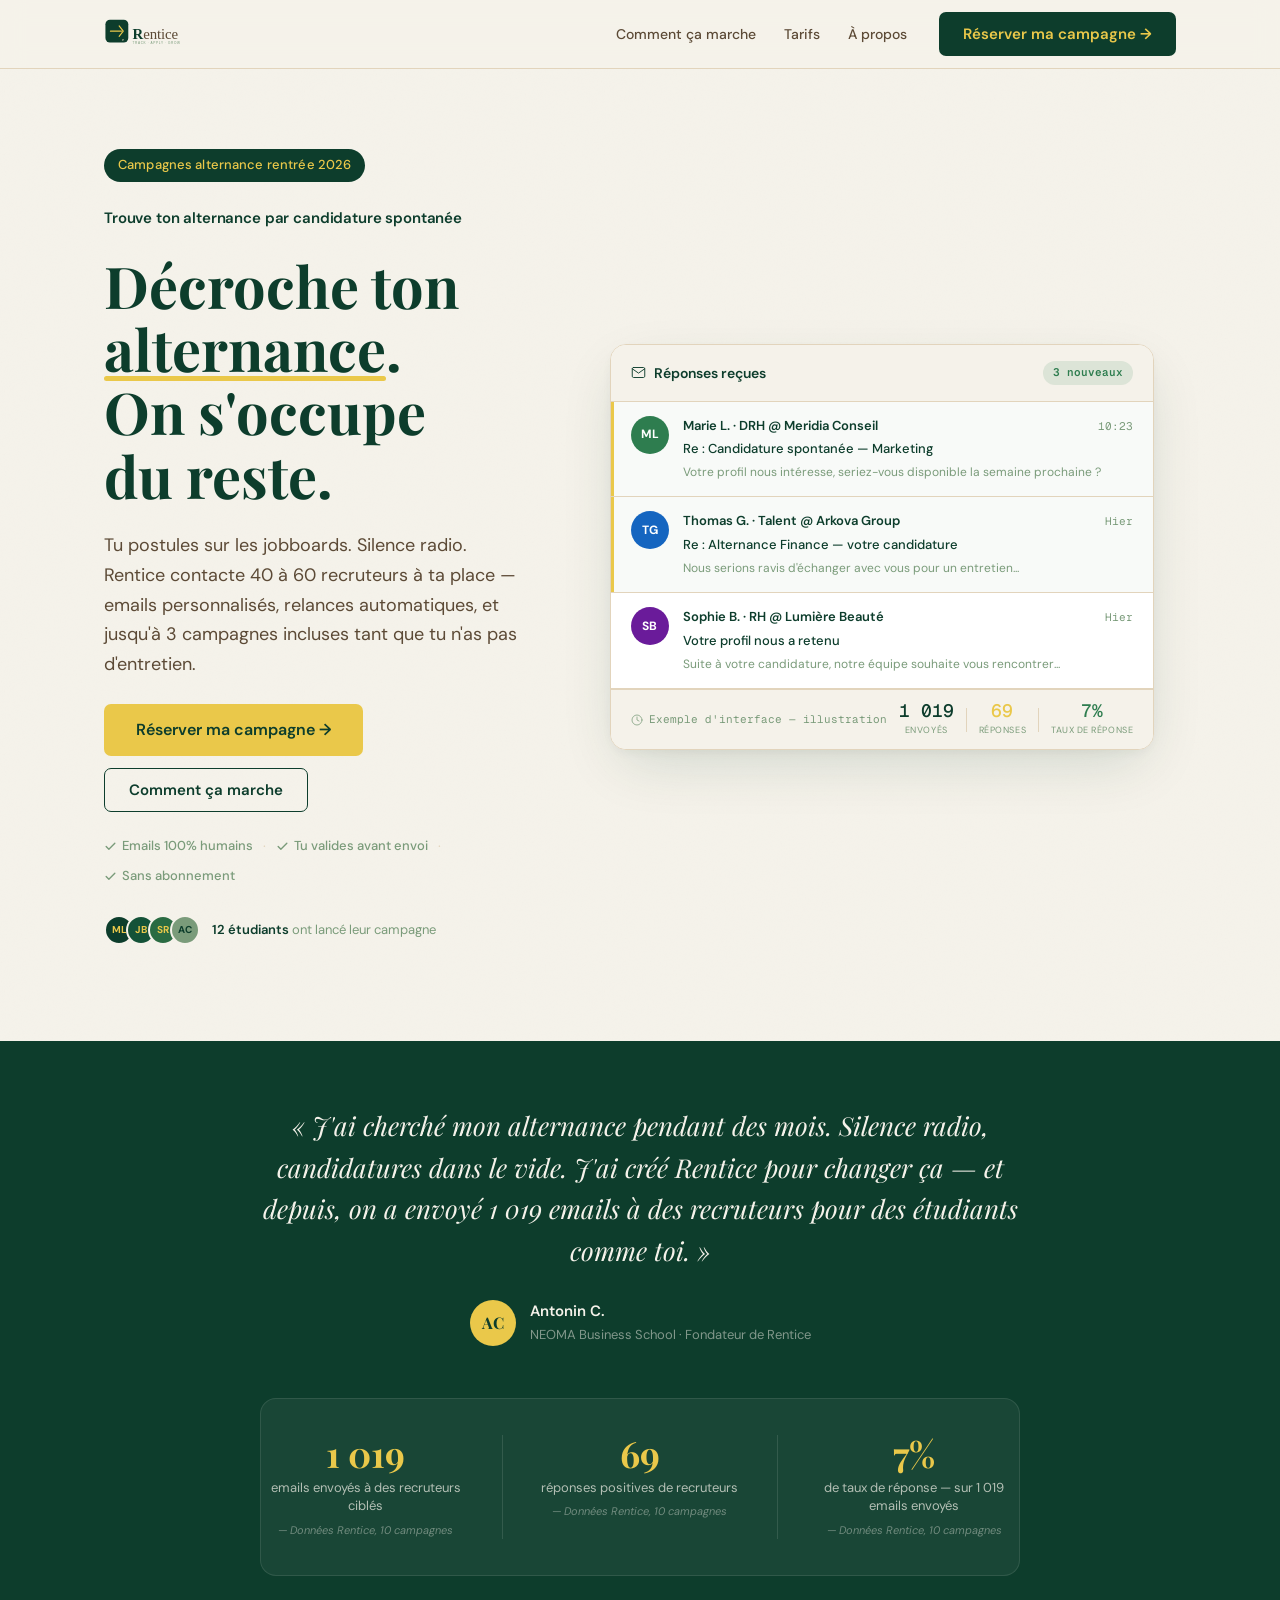
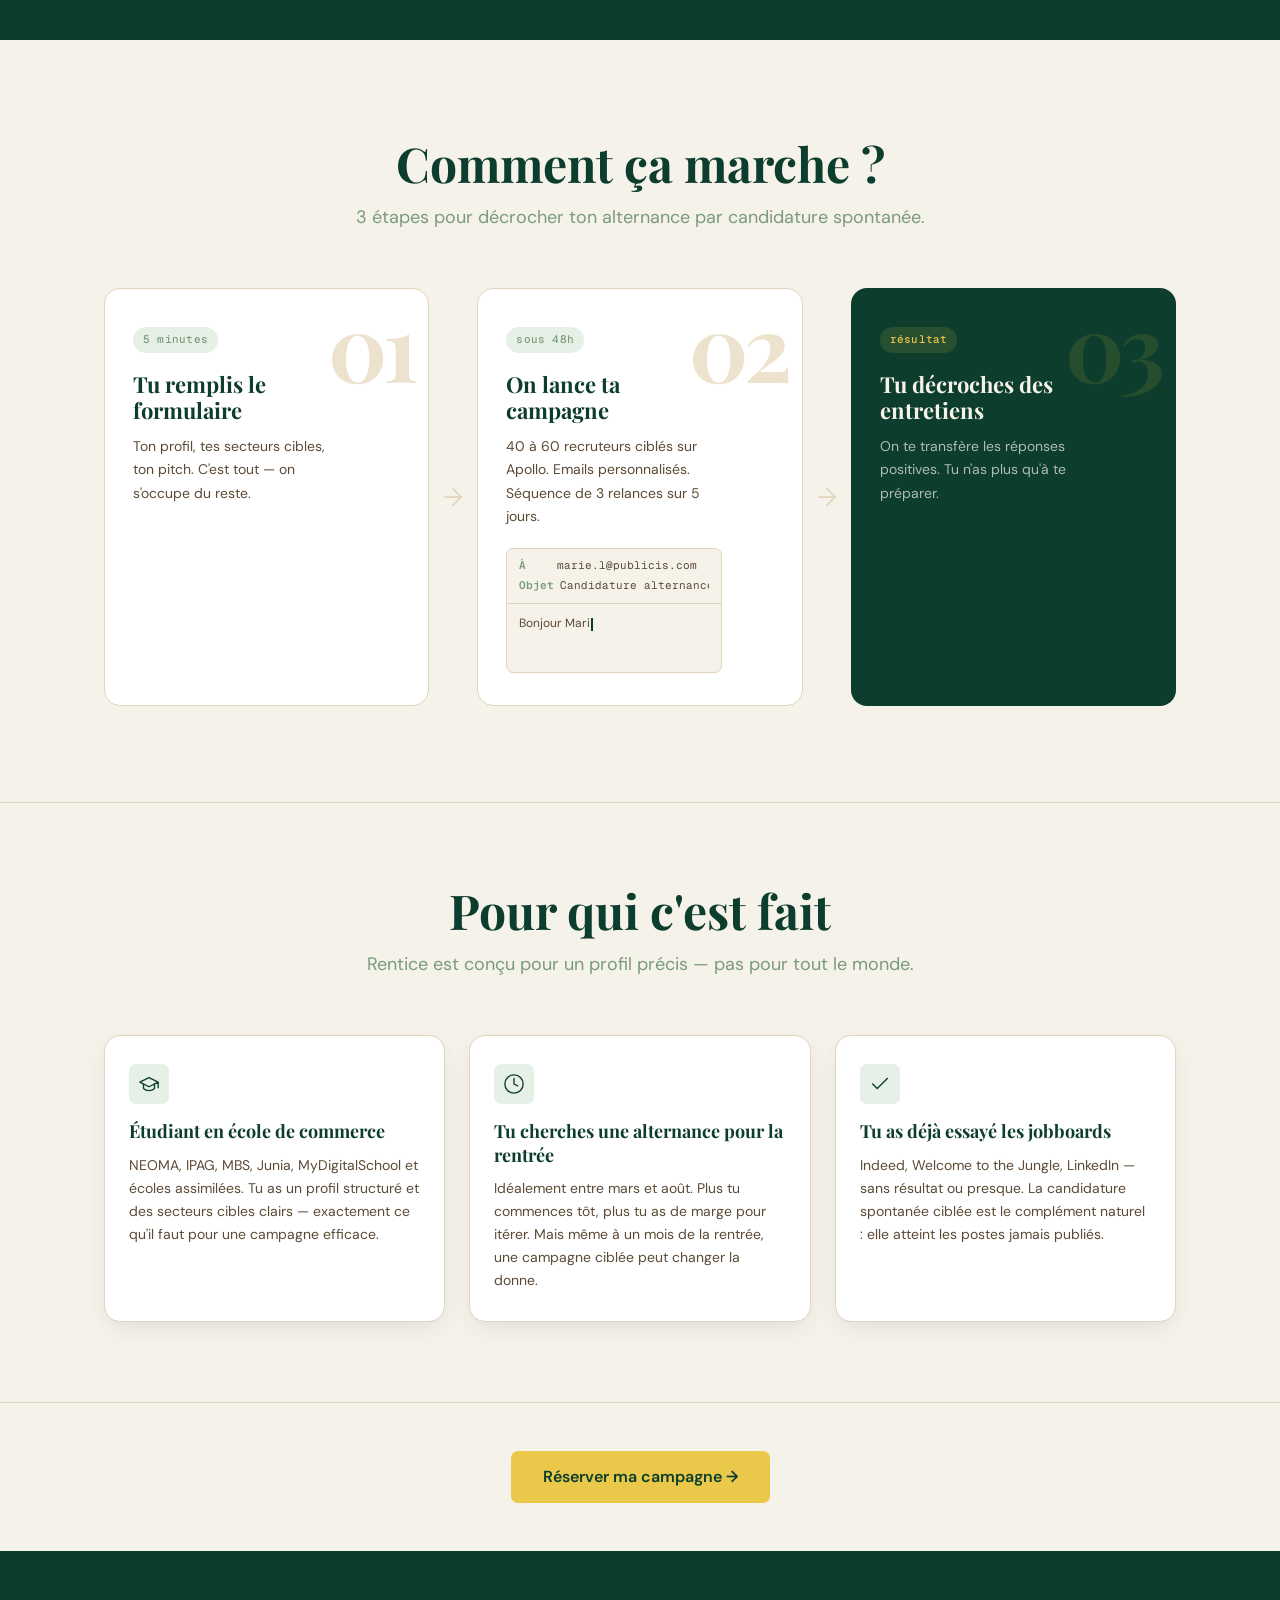
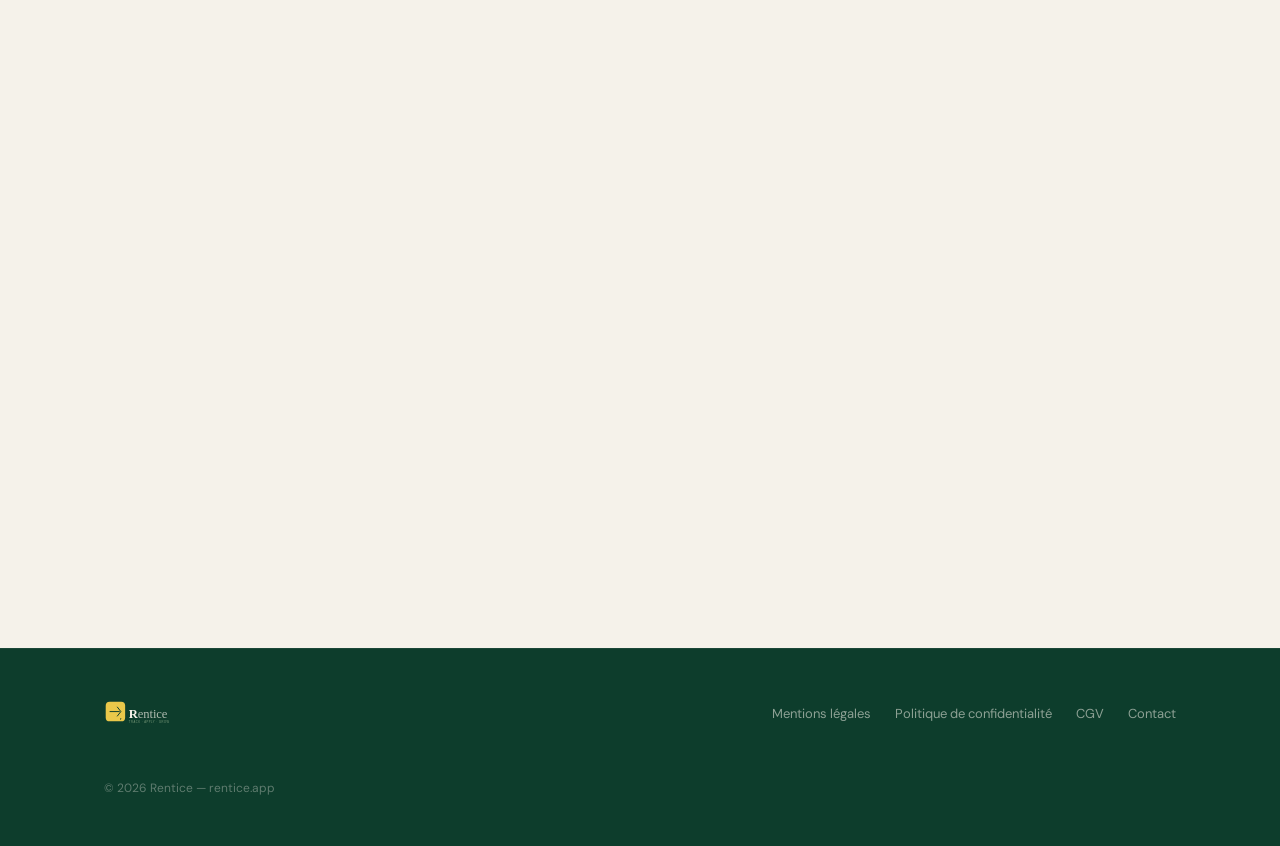
==== commit 866c1315: "Séquence email — mise à jour délais J+2/J+5 (durée 5 jours) Ancienne séquence : J+0 / J+4 / J+9 (9 j" ====
--- a/index.html
+++ b/index.html
@@ -71,7 +71,7 @@
           "priceCurrency": "EUR",
           "priceValidUntil": "2026-12-31",
           "availability": "https://schema.org/LimitedAvailability",
-          "description": "Campagne complète : extraction contacts, emails personnalisés, 3 relances sur 9 jours, rapport final."
+          "description": "Campagne complète : extraction contacts, emails personnalisés, 3 relances sur 5 jours, rapport final."
         },
         "areaServed": {
           "@type": "Country",
@@ -105,7 +105,7 @@
         "name": "Comment fonctionne une campagne de candidature spontanée ?",
         "acceptedAnswer": {
           "@type": "Answer",
-          "text": "Tu remplis un formulaire en 5 minutes : ton profil, tes secteurs cibles, ta localisation. On extrait ensuite 40 à 60 contacts recruteurs via Apollo, on rédige des emails personnalisés à ton nom, et on envoie une séquence de 3 messages sur 9 jours. Tu valides chaque email avant qu'il parte. Tu reçois les réponses positives directement."
+          "text": "Tu remplis un formulaire en 5 minutes : ton profil, tes secteurs cibles, ta localisation. On extrait ensuite 40 à 60 contacts recruteurs via Apollo, on rédige des emails personnalisés à ton nom, et on envoie une séquence de 3 messages sur 5 jours. Tu valides chaque email avant qu'il parte. Tu reçois les réponses positives directement."
         }
       },
       {
@@ -121,7 +121,7 @@
         "name": "Combien de temps avant de recevoir des réponses ?",
         "acceptedAnswer": {
           "@type": "Answer",
-          "text": "La campagne se lance sous 48h après ton onboarding. Les premières réponses arrivent généralement entre J+3 et J+7. La séquence complète (3 emails + relances) dure 9 jours. Si ta campagne ne génère aucun entretien sous 15 jours, on en relance une deuxième gratuitement, sur de nouveaux contacts."
+          "text": "La campagne se lance sous 48h après ton onboarding. Les premières réponses arrivent généralement dès J+2, parfois jusqu'à J+7 pour les plus tardifs. La séquence complète (3 emails + relances) dure 5 jours. Si ta campagne ne génère aucun entretien sous 15 jours, on en relance une deuxième gratuitement, sur de nouveaux contacts."
         }
       },
       {
@@ -477,7 +477,7 @@
             <div class="how__step-num" aria-hidden="true">02</div>
             <div class="how__step-tag">sous 48h</div>
             <h3 class="how__step-title">On lance ta campagne</h3>
-            <p class="how__step-desc">40 à 60 recruteurs ciblés sur Apollo. Emails personnalisés. Séquence de 3 relances sur 9 jours.</p>
+            <p class="how__step-desc">40 à 60 recruteurs ciblés sur Apollo. Emails personnalisés. Séquence de 3 relances sur 5 jours.</p>
 
             <div class="how__email-preview" aria-hidden="true">
               <div class="how__email-meta">
@@ -575,7 +575,7 @@
               </li>
               <li class="pricing__item">
                 <svg width="16" height="16" viewBox="0 0 24 24" fill="none" stroke="#EAC84A" stroke-width="2" stroke-linecap="round" stroke-linejoin="round" aria-hidden="true"><polyline points="20 6 9 17 4 12"/></svg>
-                3 relances sur 9 jours
+                3 relances sur 5 jours
               </li>
               <li class="pricing__item">
                 <svg width="16" height="16" viewBox="0 0 24 24" fill="none" stroke="#EAC84A" stroke-width="2" stroke-linecap="round" stroke-linejoin="round" aria-hidden="true"><polyline points="20 6 9 17 4 12"/></svg>
@@ -686,7 +686,7 @@
               <svg class="faq__icon" width="20" height="20" viewBox="0 0 24 24" fill="none" stroke="currentColor" stroke-width="2" stroke-linecap="round" stroke-linejoin="round" aria-hidden="true"><line x1="12" y1="5" x2="12" y2="19"/><line x1="5" y1="12" x2="19" y2="12"/></svg>
             </button>
             <div class="faq__answer"><div>
-              <p>Tu remplis un formulaire en 5 minutes : ton profil, tes secteurs cibles, ta localisation. On extrait ensuite 40 à 60 contacts recruteurs via Apollo, on rédige des emails personnalisés à ton nom, et on envoie une séquence de 3 messages sur 9 jours. Tu valides chaque email avant qu'il parte. Tu reçois les réponses positives directement.</p>
+              <p>Tu remplis un formulaire en 5 minutes : ton profil, tes secteurs cibles, ta localisation. On extrait ensuite 40 à 60 contacts recruteurs via Apollo, on rédige des emails personnalisés à ton nom, et on envoie une séquence de 3 messages sur 5 jours. Tu valides chaque email avant qu'il parte. Tu reçois les réponses positives directement.</p>
             </div></div>
           </div>
 
@@ -706,7 +706,7 @@
               <svg class="faq__icon" width="20" height="20" viewBox="0 0 24 24" fill="none" stroke="currentColor" stroke-width="2" stroke-linecap="round" stroke-linejoin="round" aria-hidden="true"><line x1="12" y1="5" x2="12" y2="19"/><line x1="5" y1="12" x2="19" y2="12"/></svg>
             </button>
             <div class="faq__answer"><div>
-              <p>La campagne se lance sous 48h après ton onboarding. Les premières réponses arrivent généralement entre J+3 et J+7. La séquence complète (3 emails + relances) dure 9 jours. Si ta campagne ne génère aucun entretien sous 15 jours, on en relance une deuxième gratuitement, sur de nouveaux contacts.</p>
+              <p>La campagne se lance sous 48h après ton onboarding. Les premières réponses arrivent généralement dès J+2, parfois jusqu'à J+7 pour les plus tardifs. La séquence complète (3 emails + relances) dure 5 jours. Si ta campagne ne génère aucun entretien sous 15 jours, on en relance une deuxième gratuitement, sur de nouveaux contacts.</p>
             </div></div>
           </div>
 
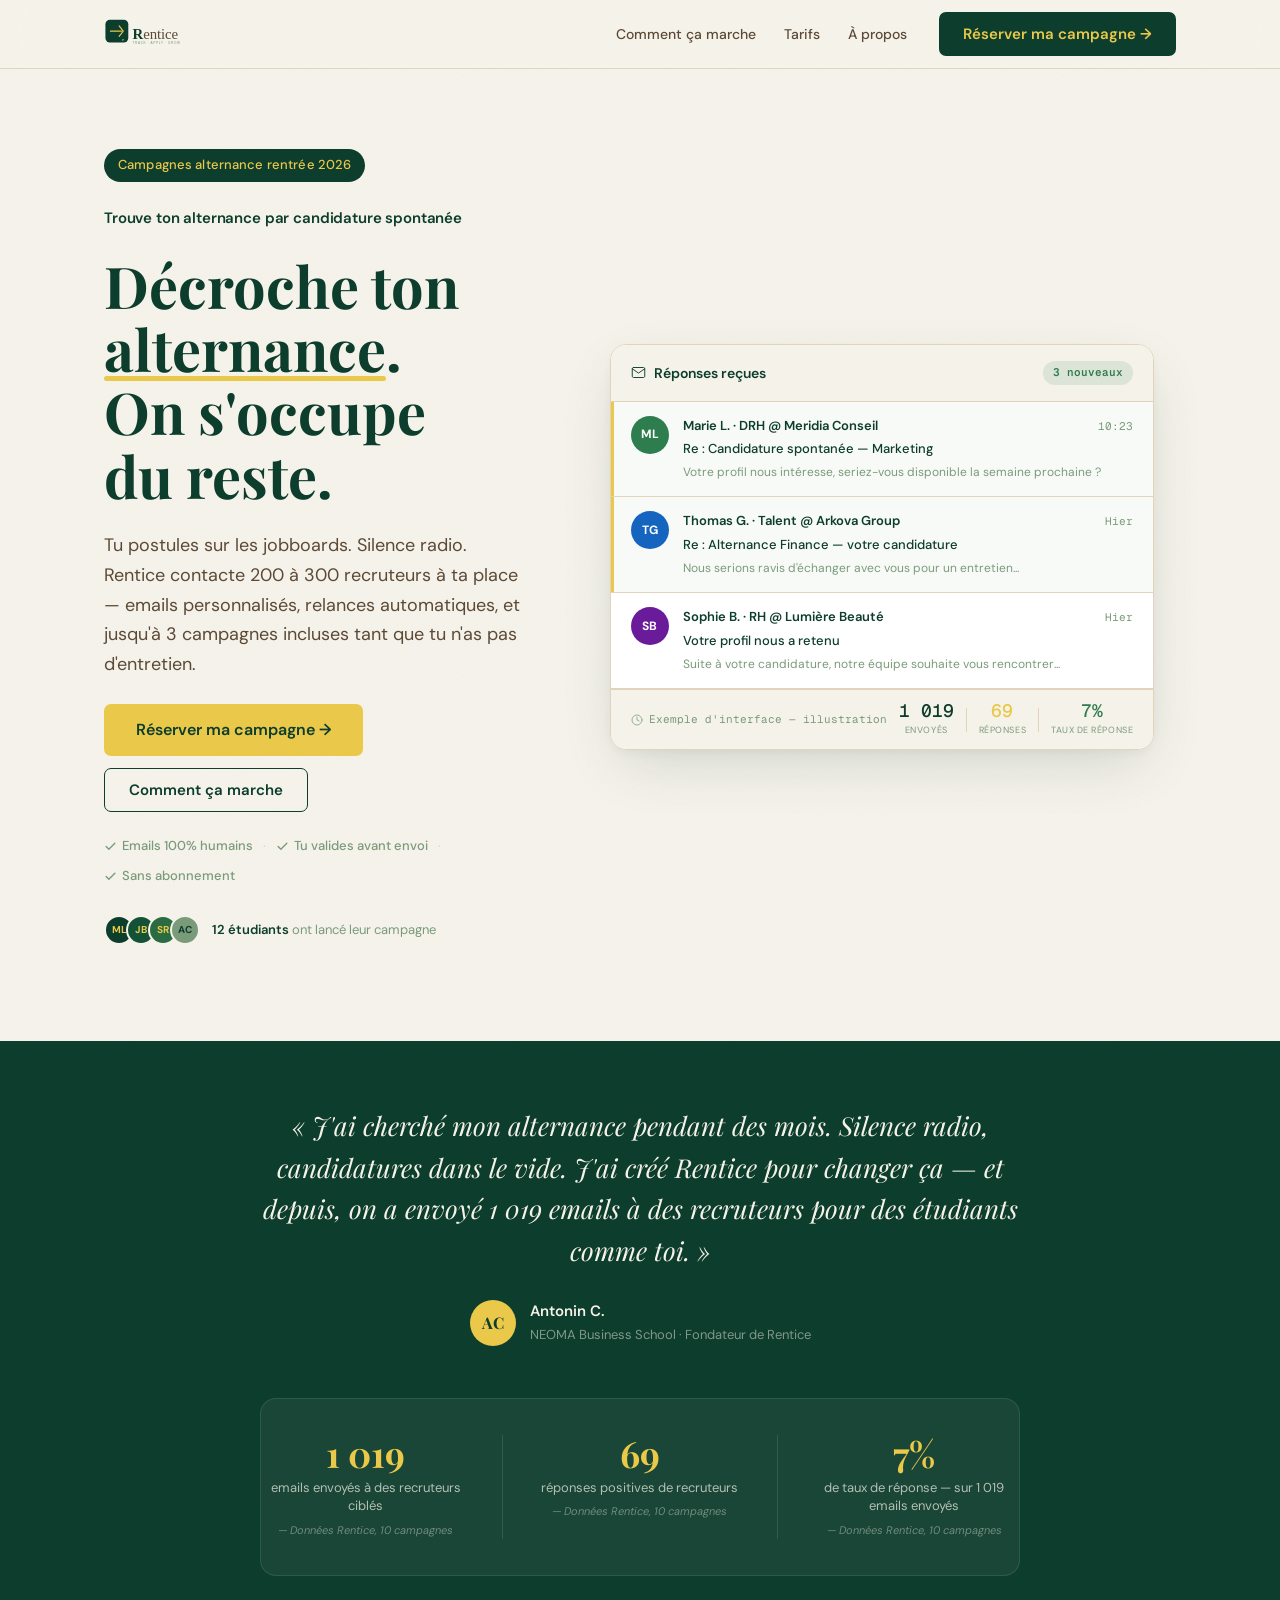
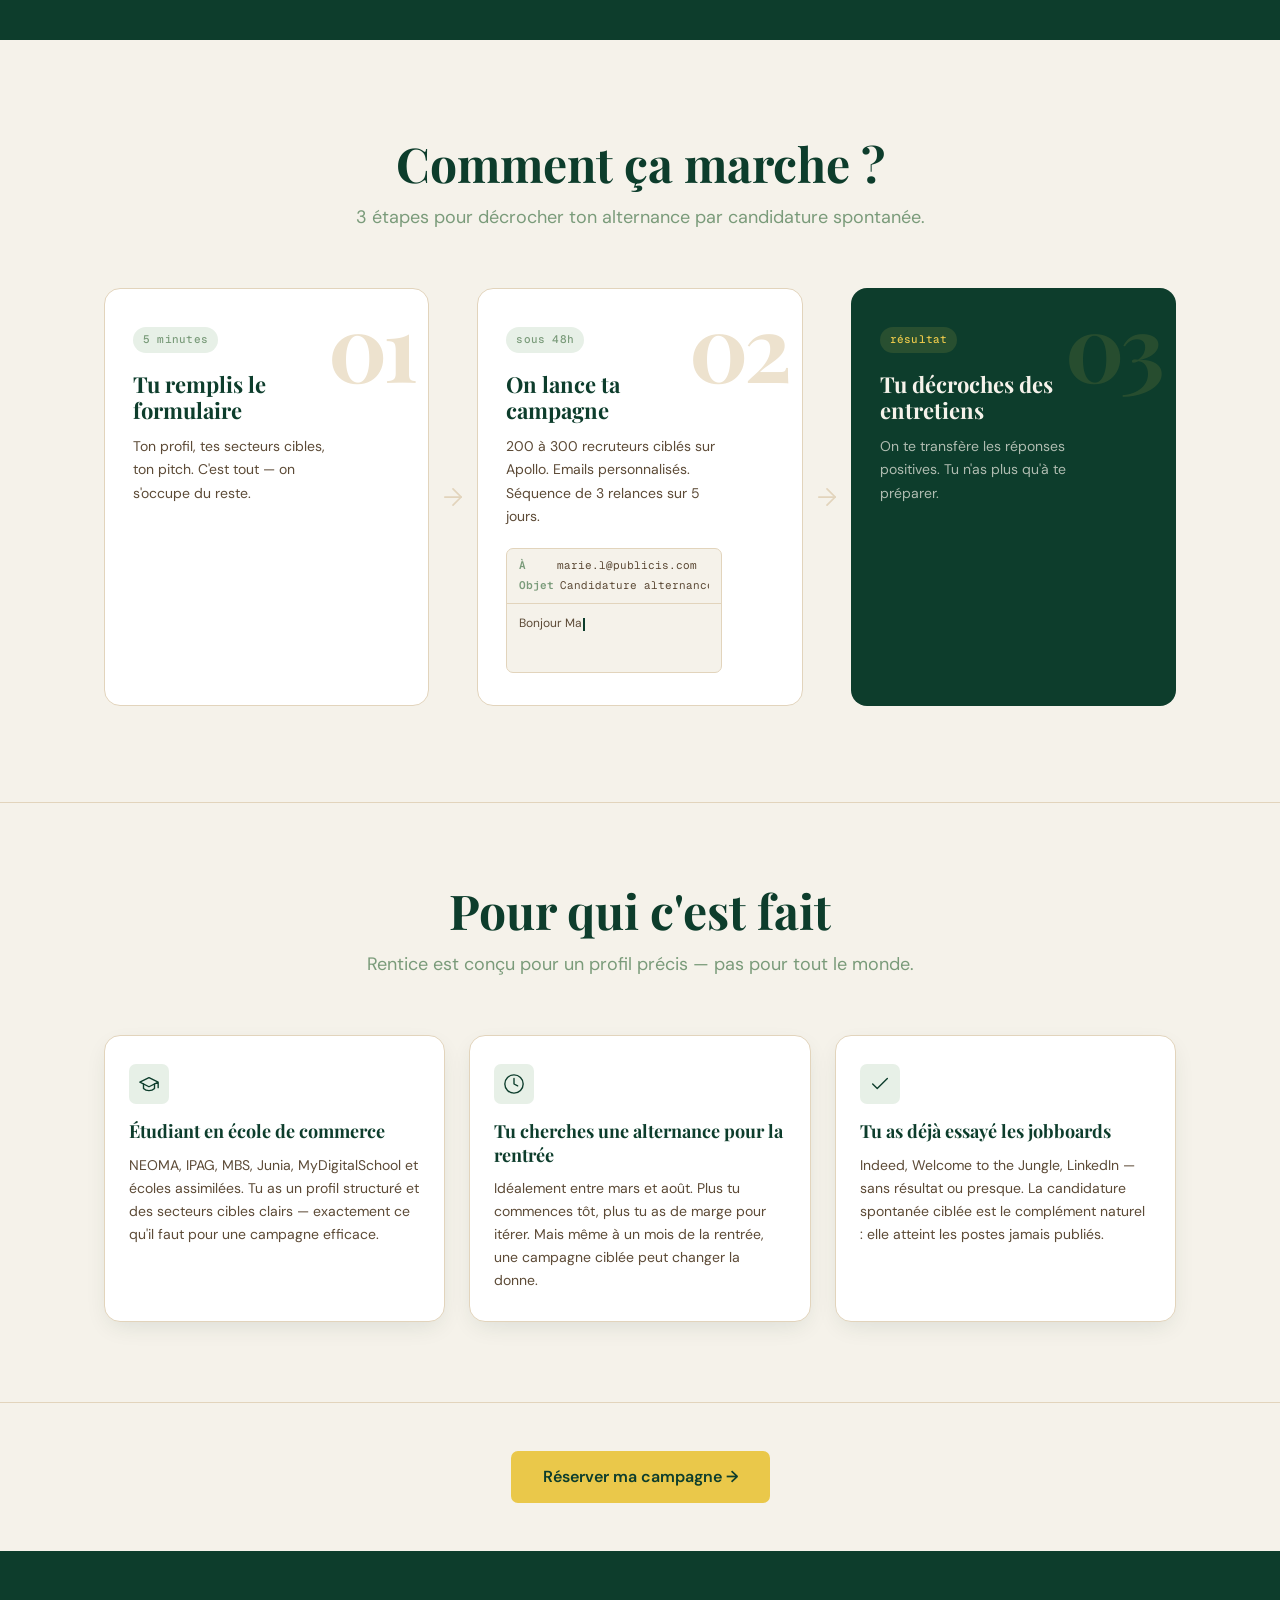
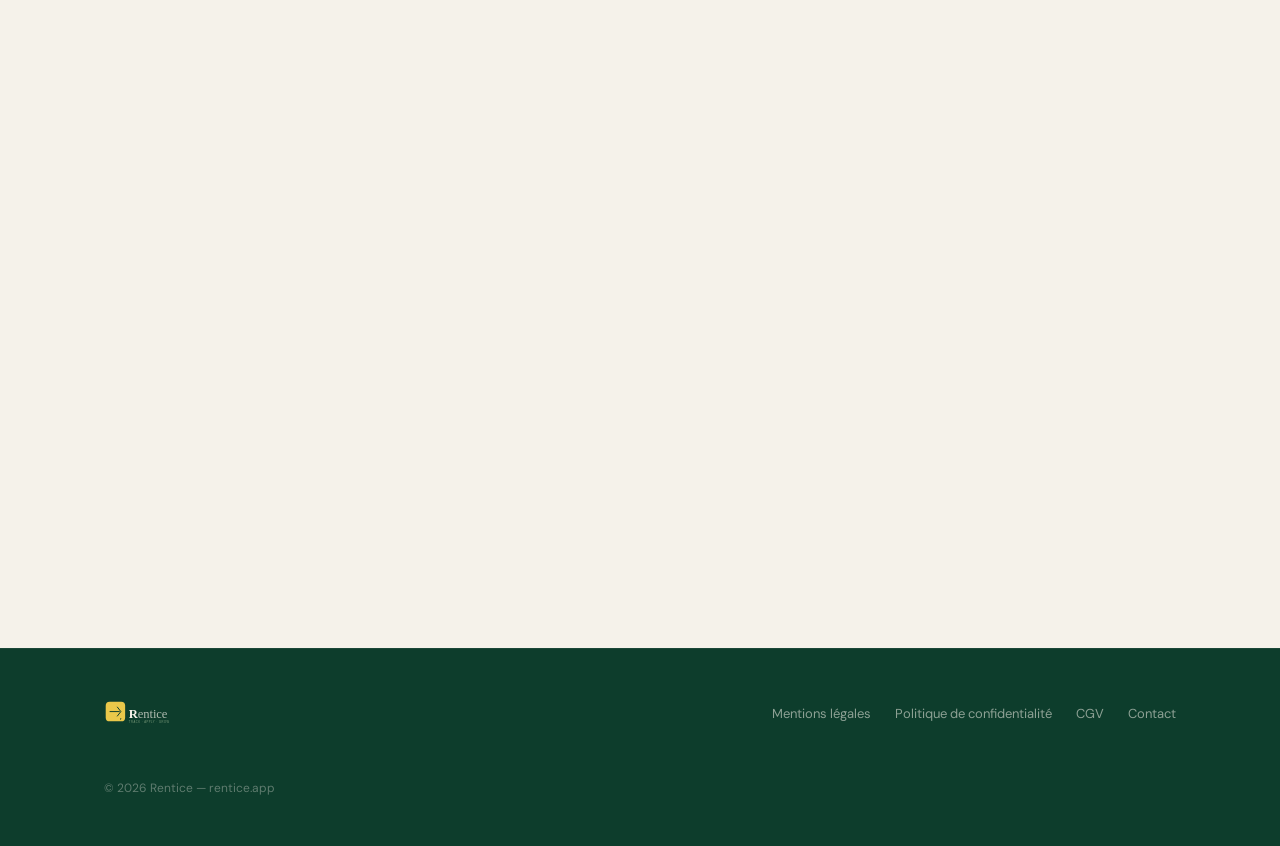
==== commit da86953f: "Mode 2026-2027 — prospects illimité (en moyenne 200 à 300) - Tous les "40 à 60 prospects" → "200 à 3" ====
--- a/index.html
+++ b/index.html
@@ -4,7 +4,7 @@
   <meta charset="UTF-8" />
   <meta name="viewport" content="width=device-width, initial-scale=1.0" />
   <title>Candidature spontanée alternance : on contacte 50 recruteurs pour toi | Rentice</title>
-  <meta name="description" content="Rentice contacte 40 à 60 recruteurs à ta place par email personnalisé. Campagnes de candidature spontanée pour décrocher ton alternance 2026. 49€, sans abonnement." />
+  <meta name="description" content="Rentice contacte 200 à 300 recruteurs à ta place par email personnalisé. Campagnes de candidature spontanée pour décrocher ton alternance 2026. 49€, sans abonnement." />
 
   <!-- Canonical -->
   <link rel="canonical" href="https://rentice.app/" />
@@ -15,7 +15,7 @@
   <meta property="og:locale"      content="fr_FR" />
   <meta property="og:site_name"   content="Rentice" />
   <meta property="og:title"       content="Rentice — Trouve ton alternance par candidature spontanée" />
-  <meta property="og:description" content="Rentice contacte 40 à 60 recruteurs à ta place par email personnalisé. Campagnes de candidature spontanée pour ton alternance 2026. 49€, sans abonnement." />
+  <meta property="og:description" content="Rentice contacte 200 à 300 recruteurs à ta place par email personnalisé. Campagnes de candidature spontanée pour ton alternance 2026. 49€, sans abonnement." />
   <meta property="og:image"       content="https://rentice.app/og-image.png" />
   <meta property="og:image:width"  content="1200" />
   <meta property="og:image:height" content="630" />
@@ -24,7 +24,7 @@
   <!-- Twitter Card -->
   <meta name="twitter:card"        content="summary_large_image" />
   <meta name="twitter:title"       content="Rentice — Trouve ton alternance par candidature spontanée" />
-  <meta name="twitter:description" content="Rentice contacte 40 à 60 recruteurs à ta place. Campagnes de candidature spontanée pour ton alternance 2026." />
+  <meta name="twitter:description" content="Rentice contacte 200 à 300 recruteurs à ta place. Campagnes de candidature spontanée pour ton alternance 2026." />
   <meta name="twitter:image"       content="https://rentice.app/og-image.png" />
 
   <!-- Schema JSON-LD : Organization + WebSite -->
@@ -41,7 +41,7 @@
           "@type": "ImageObject",
           "url": "https://rentice.app/og-image.png"
         },
-        "description": "Rentice lance des campagnes de candidatures spontanées pour les étudiants en recherche d'alternance. Nous contactons 40 à 60 recruteurs ciblés à ta place par emails personnalisés.",
+        "description": "Rentice lance des campagnes de candidatures spontanées pour les étudiants en recherche d'alternance. Nous contactons 200 à 300 recruteurs ciblés à ta place par emails personnalisés.",
         "contactPoint": {
           "@type": "ContactPoint",
           "email": "rentice.contact@gmail.com",
@@ -64,7 +64,7 @@
         "@id": "https://rentice.app/#service",
         "name": "Campagne de candidature spontanée pour alternance",
         "provider": { "@id": "https://rentice.app/#organization" },
-        "description": "Campagne d'outreach email personnalisé vers 40 à 60 recruteurs ciblés pour les étudiants en recherche d'alternance.",
+        "description": "Campagne d'outreach email personnalisé vers 200 à 300 recruteurs ciblés pour les étudiants en recherche d'alternance.",
         "offers": {
           "@type": "Offer",
           "price": "49",
@@ -105,7 +105,7 @@
         "name": "Comment fonctionne une campagne de candidature spontanée ?",
         "acceptedAnswer": {
           "@type": "Answer",
-          "text": "Tu remplis un formulaire en 5 minutes : ton profil, tes secteurs cibles, ta localisation. On extrait ensuite 40 à 60 contacts recruteurs via Apollo, on rédige des emails personnalisés à ton nom, et on envoie une séquence de 3 messages sur 5 jours. Tu valides chaque email avant qu'il parte. Tu reçois les réponses positives directement."
+          "text": "Tu remplis un formulaire en 5 minutes : ton profil, tes secteurs cibles, ta localisation. On extrait ensuite 200 à 300 contacts recruteurs via Apollo, on rédige des emails personnalisés à ton nom, et on envoie une séquence de 3 messages sur 5 jours. Tu valides chaque email avant qu'il parte. Tu reçois les réponses positives directement."
         }
       },
       {
@@ -145,7 +145,7 @@
         "name": "Est-ce que ça peut nuire à ma réputation auprès des recruteurs ?",
         "acceptedAnswer": {
           "@type": "Answer",
-          "text": "Non. Les emails partent depuis ta propre adresse email, pas depuis une boîte générique. Le volume est maîtrisé (40 à 60 contacts ciblés, pas des milliers). Tu valides chaque email avant qu'il parte. Le ton est naturel et personnalisé selon l'entreprise — c'est une démarche personnelle, pas du spam de masse. Un recruteur qui reçoit ton email voit une candidature sincère, pas un envoi automatisé."
+          "text": "Non. Les emails partent depuis ta propre adresse email, pas depuis une boîte générique. Le volume est maîtrisé (200 à 300 contacts ciblés, pas des milliers). Tu valides chaque email avant qu'il parte. Le ton est naturel et personnalisé selon l'entreprise — c'est une démarche personnelle, pas du spam de masse. Un recruteur qui reçoit ton email voit une candidature sincère, pas un envoi automatisé."
         }
       }
     ]
@@ -304,7 +304,7 @@
           </p>
 
           <p class="hero__subtitle animate-hero" style="--delay:0.2s">
-            Tu postules sur les jobboards. Silence radio. Rentice contacte 40 à 60 recruteurs à ta place — emails personnalisés, relances automatiques, et jusqu'à 3 campagnes incluses tant que tu n'as pas d'entretien.
+            Tu postules sur les jobboards. Silence radio. Rentice contacte 200 à 300 recruteurs à ta place — emails personnalisés, relances automatiques, et jusqu'à 3 campagnes incluses tant que tu n'as pas d'entretien.
           </p>
 
           <div class="hero__actions animate-hero" style="--delay:0.3s">
@@ -477,7 +477,7 @@
             <div class="how__step-num" aria-hidden="true">02</div>
             <div class="how__step-tag">sous 48h</div>
             <h3 class="how__step-title">On lance ta campagne</h3>
-            <p class="how__step-desc">40 à 60 recruteurs ciblés sur Apollo. Emails personnalisés. Séquence de 3 relances sur 5 jours.</p>
+            <p class="how__step-desc">200 à 300 recruteurs ciblés sur Apollo. Emails personnalisés. Séquence de 3 relances sur 5 jours.</p>
 
             <div class="how__email-preview" aria-hidden="true">
               <div class="how__email-meta">
@@ -608,7 +608,7 @@
                 <div class="timeline__marker timeline__marker--active" aria-hidden="true"></div>
                 <div class="timeline__content">
                   <span class="timeline__day">J0</span>
-                  <span class="timeline__label">Lancement campagne 1 — 40 à 60 contacts ciblés</span>
+                  <span class="timeline__label">Lancement campagne 1 — 200 à 300 contacts ciblés</span>
                 </div>
               </li>
               <li class="timeline__item">
@@ -686,7 +686,7 @@
               <svg class="faq__icon" width="20" height="20" viewBox="0 0 24 24" fill="none" stroke="currentColor" stroke-width="2" stroke-linecap="round" stroke-linejoin="round" aria-hidden="true"><line x1="12" y1="5" x2="12" y2="19"/><line x1="5" y1="12" x2="19" y2="12"/></svg>
             </button>
             <div class="faq__answer"><div>
-              <p>Tu remplis un formulaire en 5 minutes : ton profil, tes secteurs cibles, ta localisation. On extrait ensuite 40 à 60 contacts recruteurs via Apollo, on rédige des emails personnalisés à ton nom, et on envoie une séquence de 3 messages sur 5 jours. Tu valides chaque email avant qu'il parte. Tu reçois les réponses positives directement.</p>
+              <p>Tu remplis un formulaire en 5 minutes : ton profil, tes secteurs cibles, ta localisation. On extrait ensuite 200 à 300 contacts recruteurs via Apollo, on rédige des emails personnalisés à ton nom, et on envoie une séquence de 3 messages sur 5 jours. Tu valides chaque email avant qu'il parte. Tu reçois les réponses positives directement.</p>
             </div></div>
           </div>
 
@@ -736,7 +736,7 @@
               <svg class="faq__icon" width="20" height="20" viewBox="0 0 24 24" fill="none" stroke="currentColor" stroke-width="2" stroke-linecap="round" stroke-linejoin="round" aria-hidden="true"><line x1="12" y1="5" x2="12" y2="19"/><line x1="5" y1="12" x2="19" y2="12"/></svg>
             </button>
             <div class="faq__answer"><div>
-              <p>Non. Les emails partent depuis ta propre adresse email, pas depuis une boîte générique. Le volume est maîtrisé — 40 à 60 contacts ciblés, pas des milliers. Tu valides chaque email avant qu'il parte. Le ton est naturel et personnalisé selon l'entreprise. C'est une démarche personnelle, pas du spam de masse. Un recruteur qui reçoit ton email voit une candidature sincère.</p>
+              <p>Non. Les emails partent depuis ta propre adresse email, pas depuis une boîte générique. Le volume est maîtrisé — 200 à 300 contacts ciblés, pas des milliers. Tu valides chaque email avant qu'il parte. Le ton est naturel et personnalisé selon l'entreprise. C'est une démarche personnelle, pas du spam de masse. Un recruteur qui reçoit ton email voit une candidature sincère.</p>
             </div></div>
           </div>
 
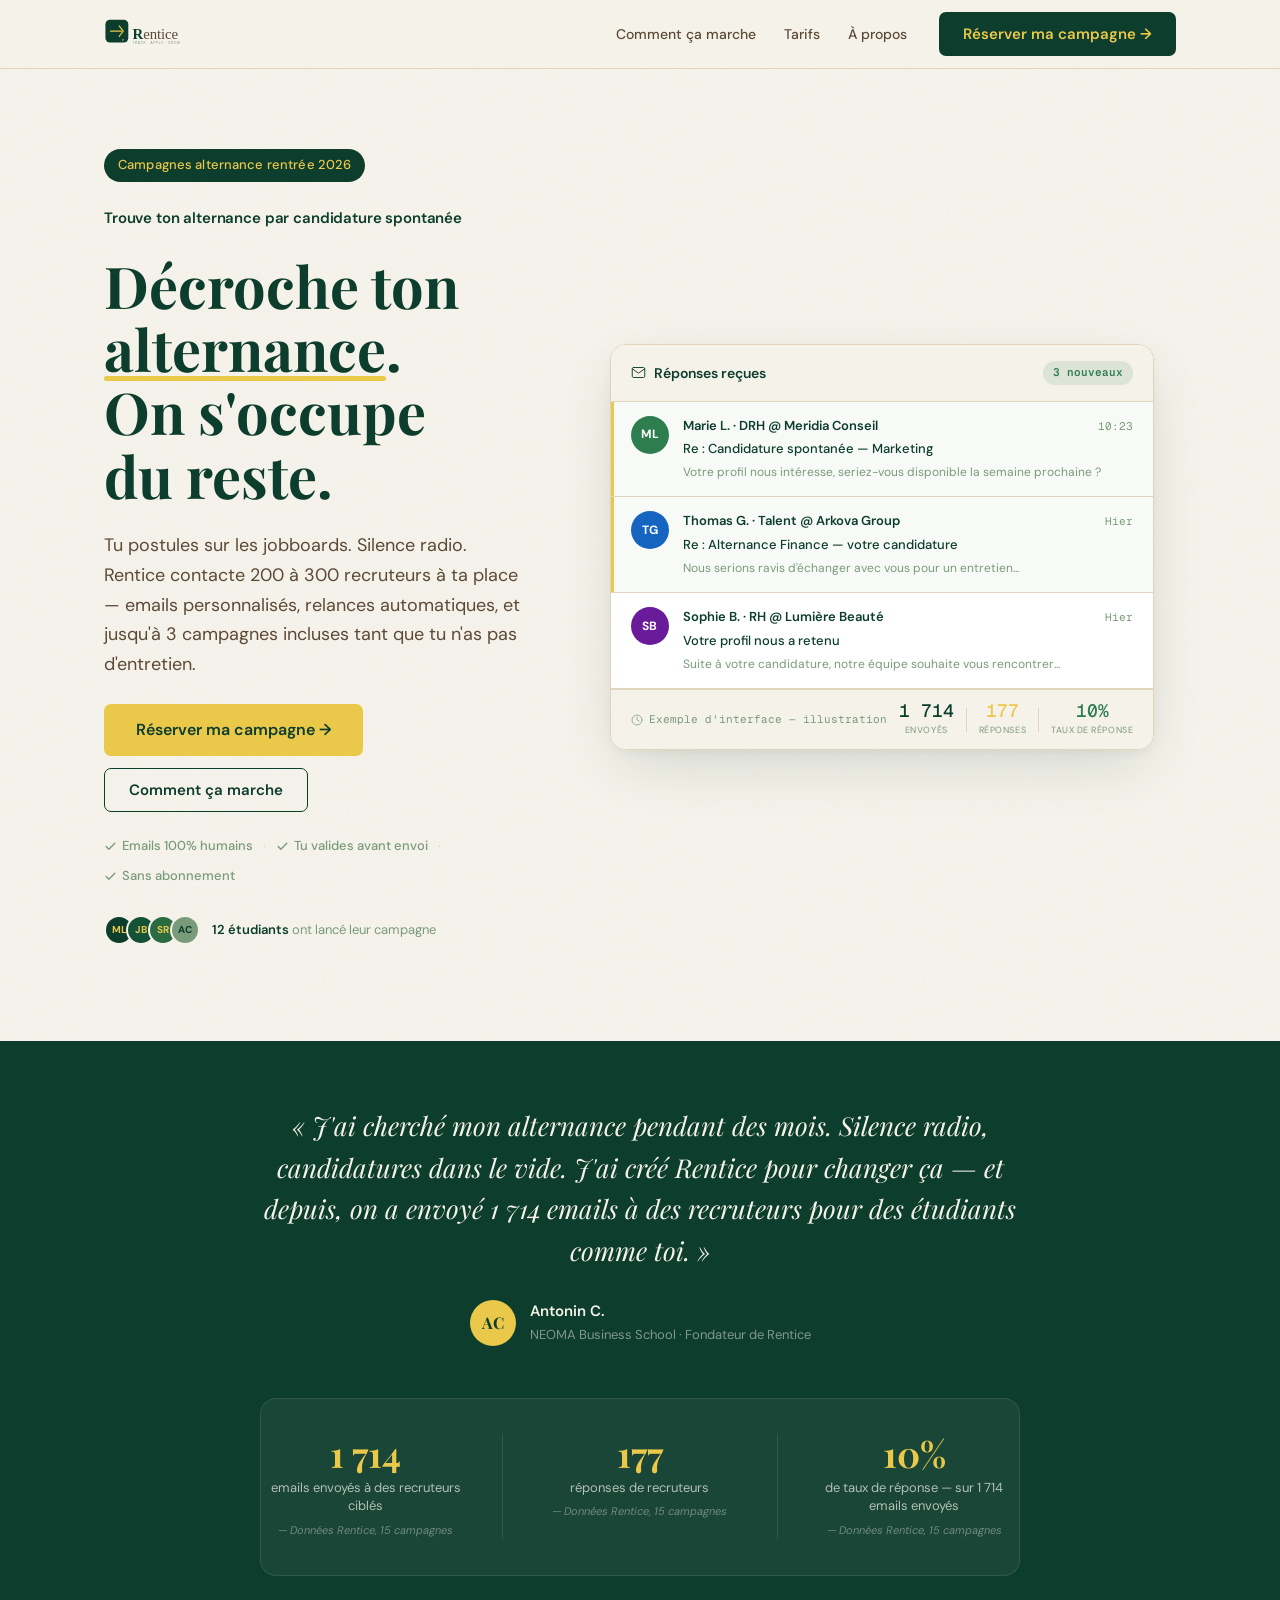
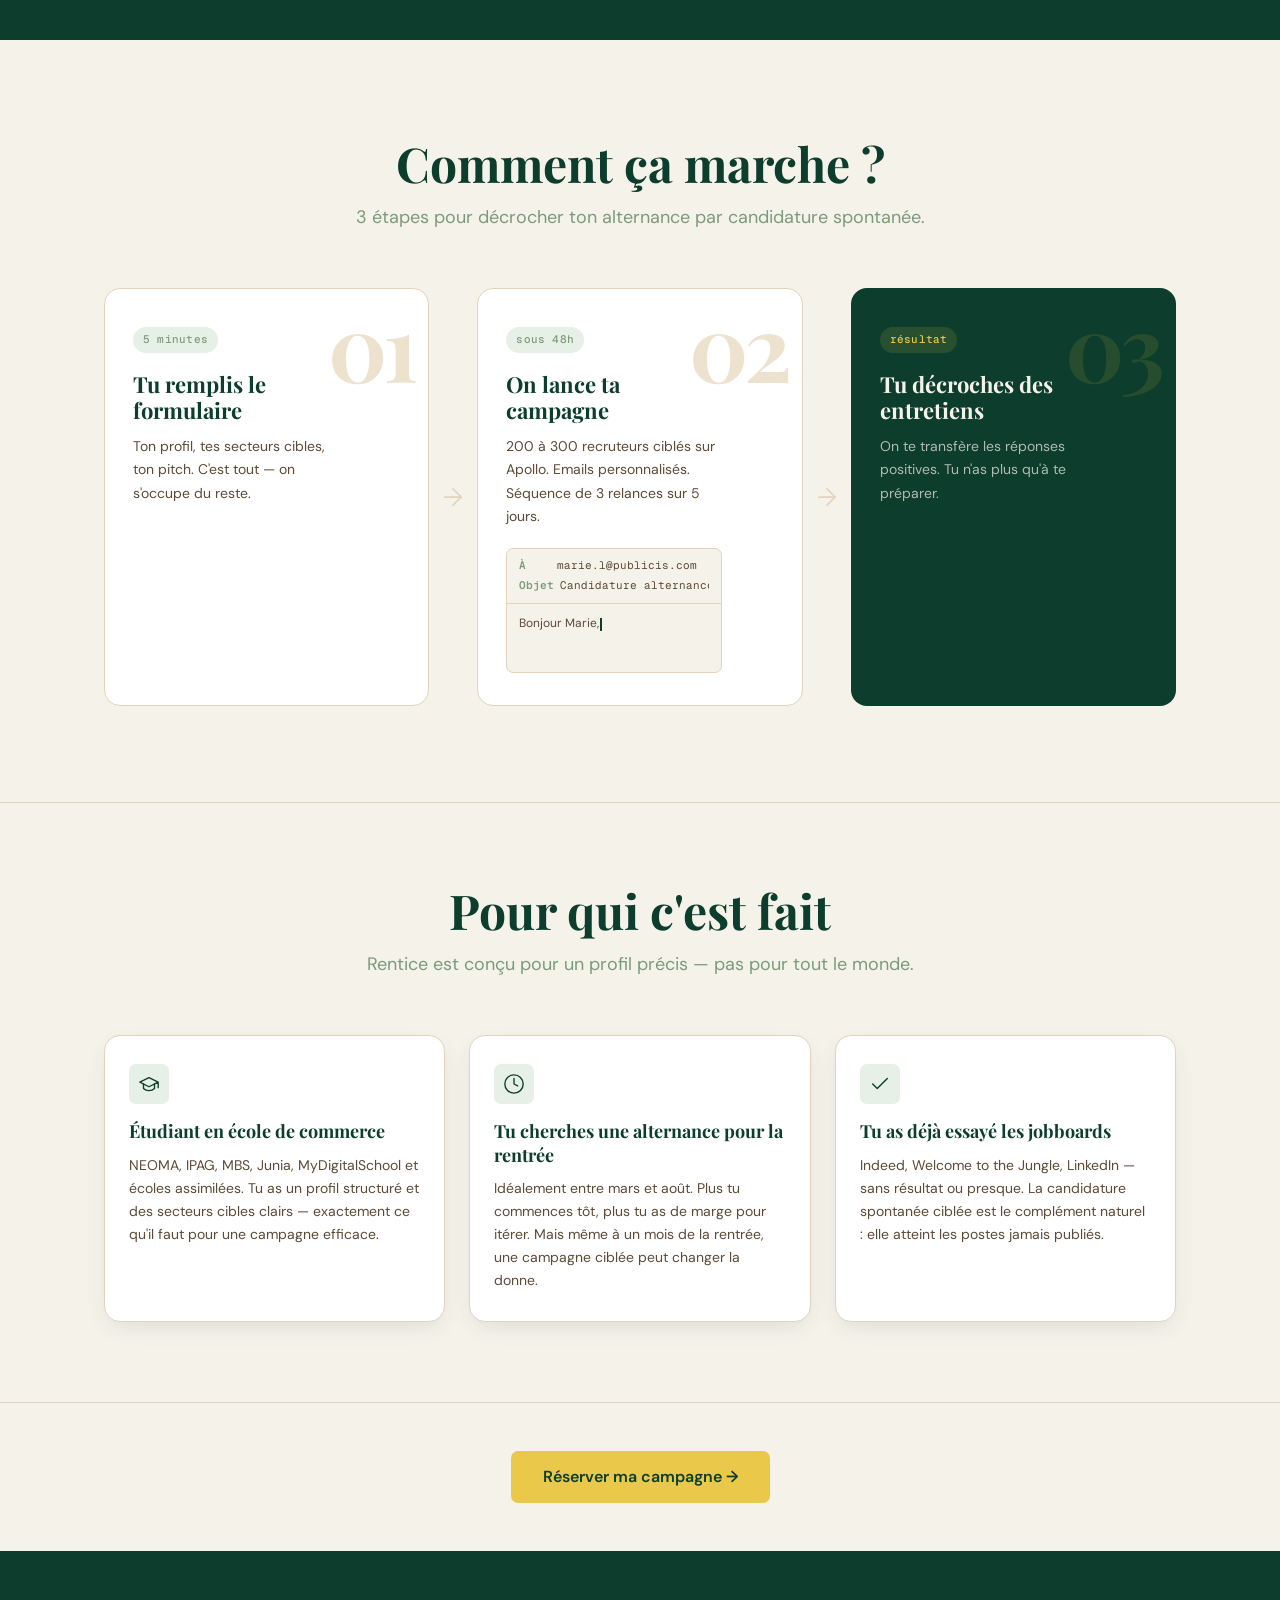
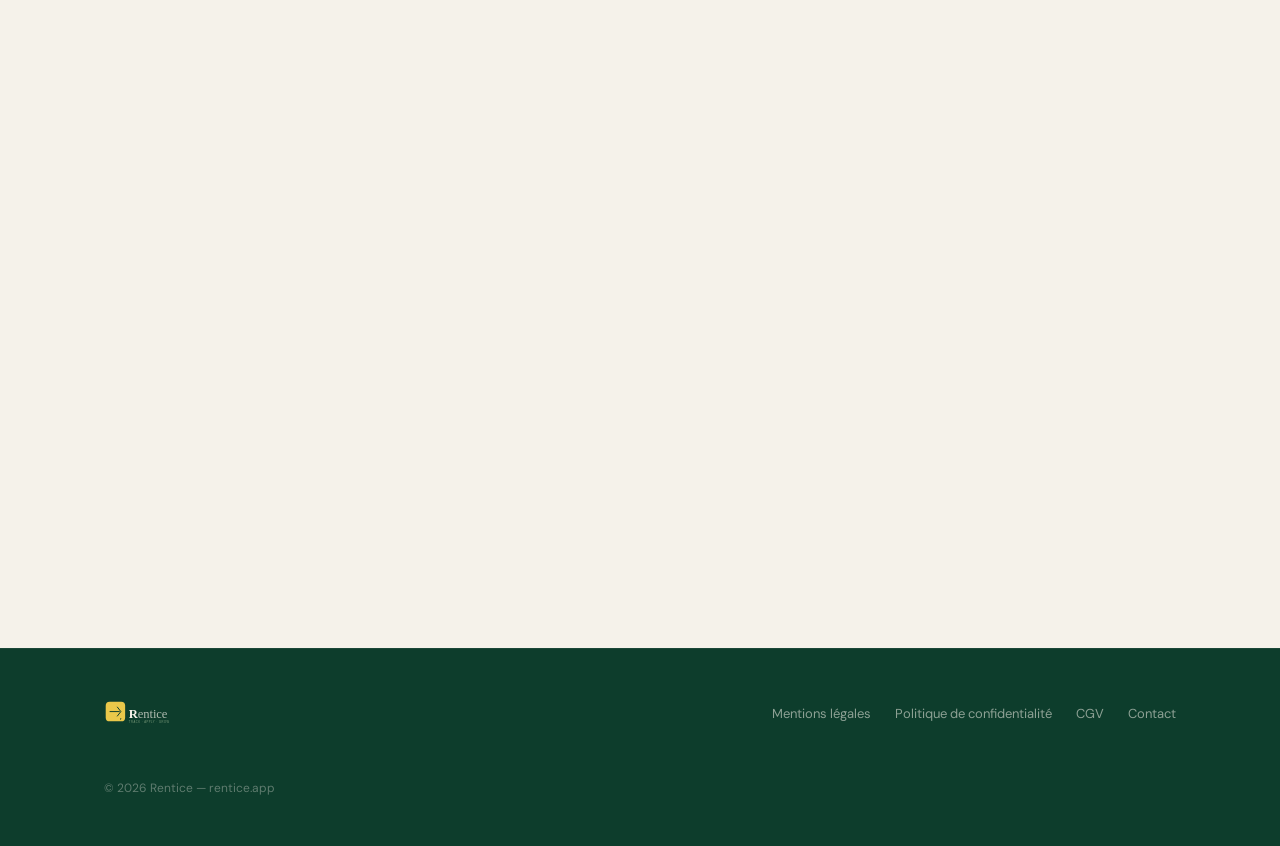
==== commit 40188e72: "Stats Lemlist juin–août 2026 : 1 714 emails / 177 réponses / 10 % / 15 campagnes Source : export cam" ====
--- a/index.html
+++ b/index.html
@@ -393,17 +393,17 @@
               </span>
               <div class="inbox-card__stats">
                 <div class="inbox-stat">
-                  <div class="inbox-stat__value">1 019</div>
+                  <div class="inbox-stat__value">1 714</div>
                   <div class="inbox-stat__label">envoyés</div>
                 </div>
                 <div class="inbox-stat-sep"></div>
                 <div class="inbox-stat">
-                  <div class="inbox-stat__value inbox-stat__value--gold">69</div>
+                  <div class="inbox-stat__value inbox-stat__value--gold">177</div>
                   <div class="inbox-stat__label">réponses</div>
                 </div>
                 <div class="inbox-stat-sep"></div>
                 <div class="inbox-stat">
-                  <div class="inbox-stat__value inbox-stat__value--green">7%</div>
+                  <div class="inbox-stat__value inbox-stat__value--green">10%</div>
                   <div class="inbox-stat__label">taux de réponse</div>
                 </div>
               </div>
@@ -419,7 +419,7 @@
 
         <div class="cred__quote observe-animate">
           <blockquote class="cred__blockquote">
-            « J'ai cherché mon alternance pendant des mois. Silence radio, candidatures dans le vide. J'ai créé Rentice pour changer ça — et depuis, on a envoyé 1 019 emails à des recruteurs pour des étudiants comme toi. »
+            « J'ai cherché mon alternance pendant des mois. Silence radio, candidatures dans le vide. J'ai créé Rentice pour changer ça — et depuis, on a envoyé 1 714 emails à des recruteurs pour des étudiants comme toi. »
           </blockquote>
           <div class="cred__author">
             <div class="cred__author-avatar">AC</div>
@@ -432,21 +432,21 @@
 
         <div class="cred__stats observe-animate">
           <div class="cred__stat">
-            <div class="cred__stat-value">1 019</div>
+            <div class="cred__stat-value">1 714</div>
             <div class="cred__stat-label">emails envoyés à des recruteurs ciblés</div>
-            <div class="cred__stat-source">— Données Rentice, 10 campagnes</div>
+            <div class="cred__stat-source">— Données Rentice, 15 campagnes</div>
           </div>
           <div class="cred__divider" aria-hidden="true"></div>
           <div class="cred__stat">
-            <div class="cred__stat-value">69</div>
-            <div class="cred__stat-label">réponses positives de recruteurs</div>
-            <div class="cred__stat-source">— Données Rentice, 10 campagnes</div>
+            <div class="cred__stat-value">177</div>
+            <div class="cred__stat-label">réponses de recruteurs</div>
+            <div class="cred__stat-source">— Données Rentice, 15 campagnes</div>
           </div>
           <div class="cred__divider" aria-hidden="true"></div>
           <div class="cred__stat">
-            <div class="cred__stat-value">7%</div>
-            <div class="cred__stat-label">de taux de réponse — sur 1 019 emails envoyés</div>
-            <div class="cred__stat-source">— Données Rentice, 10 campagnes</div>
+            <div class="cred__stat-value">10%</div>
+            <div class="cred__stat-label">de taux de réponse — sur 1 714 emails envoyés</div>
+            <div class="cred__stat-source">— Données Rentice, 15 campagnes</div>
           </div>
         </div>
 
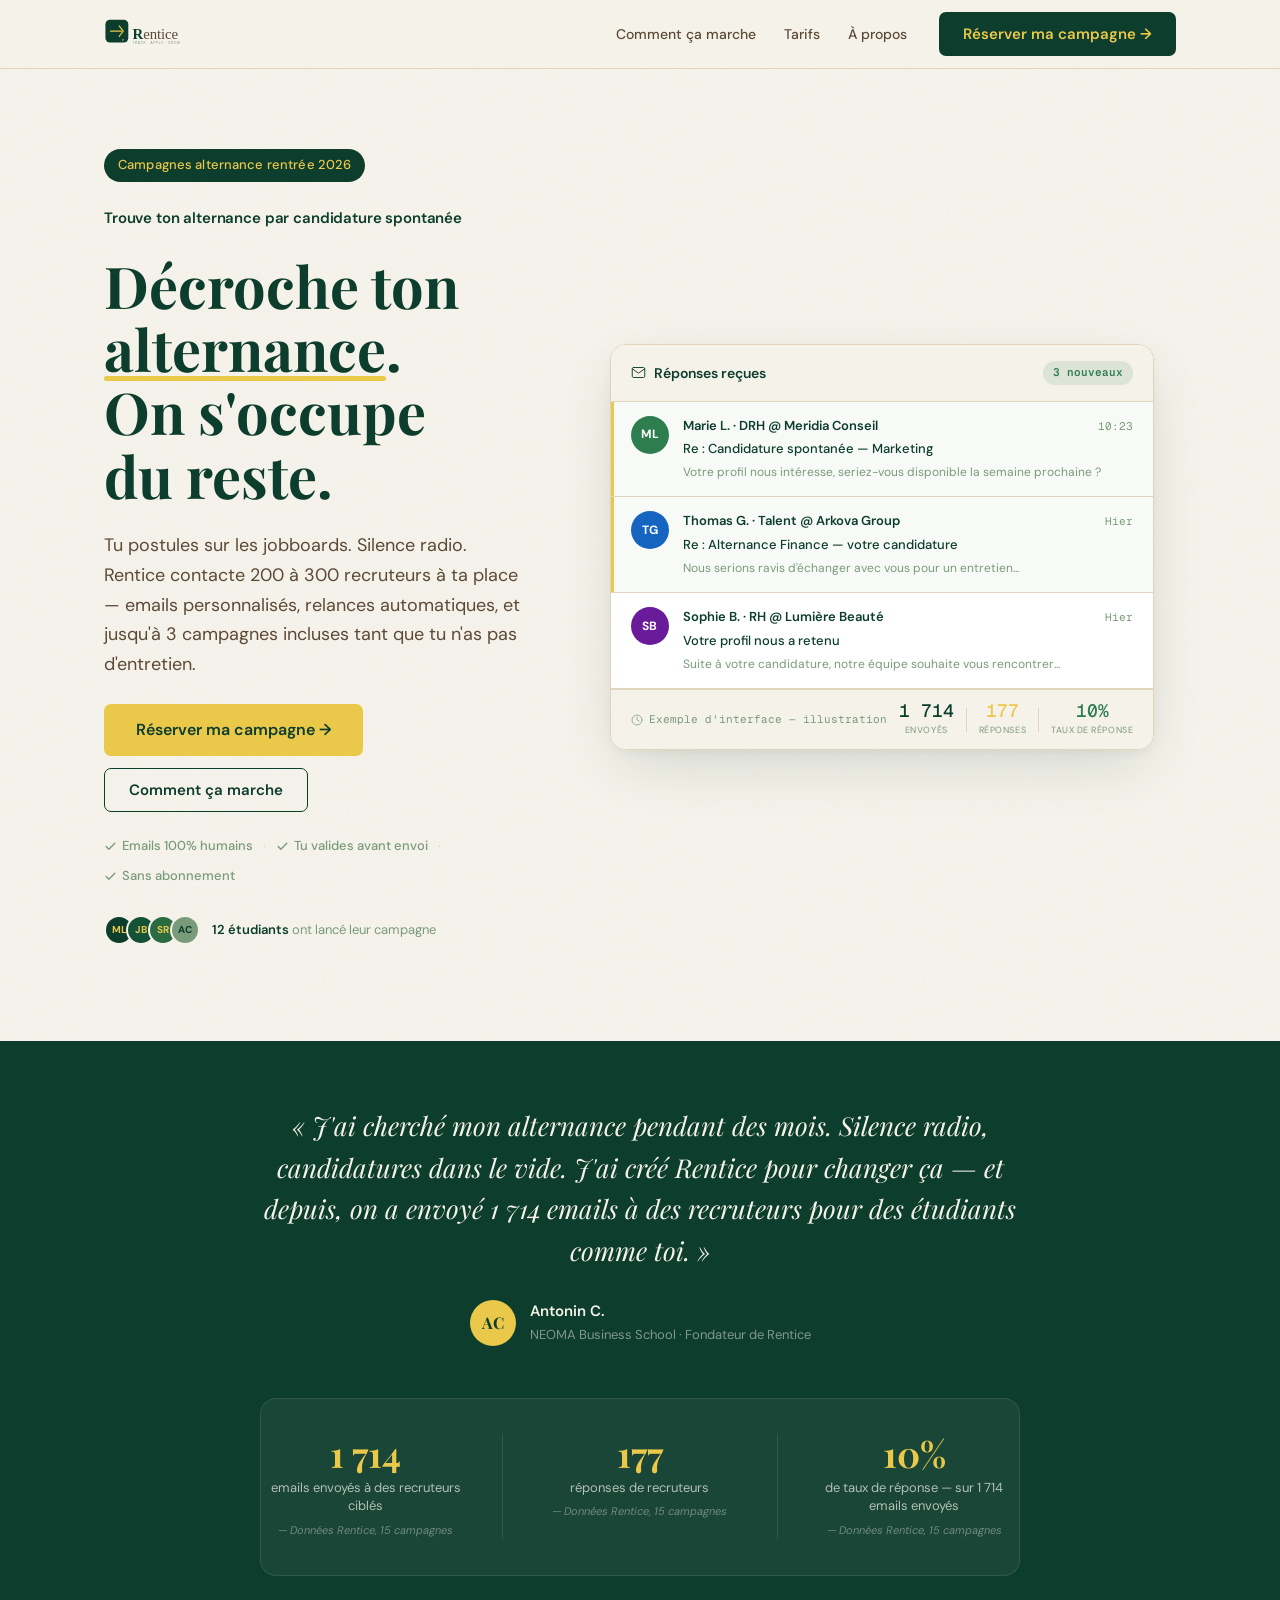
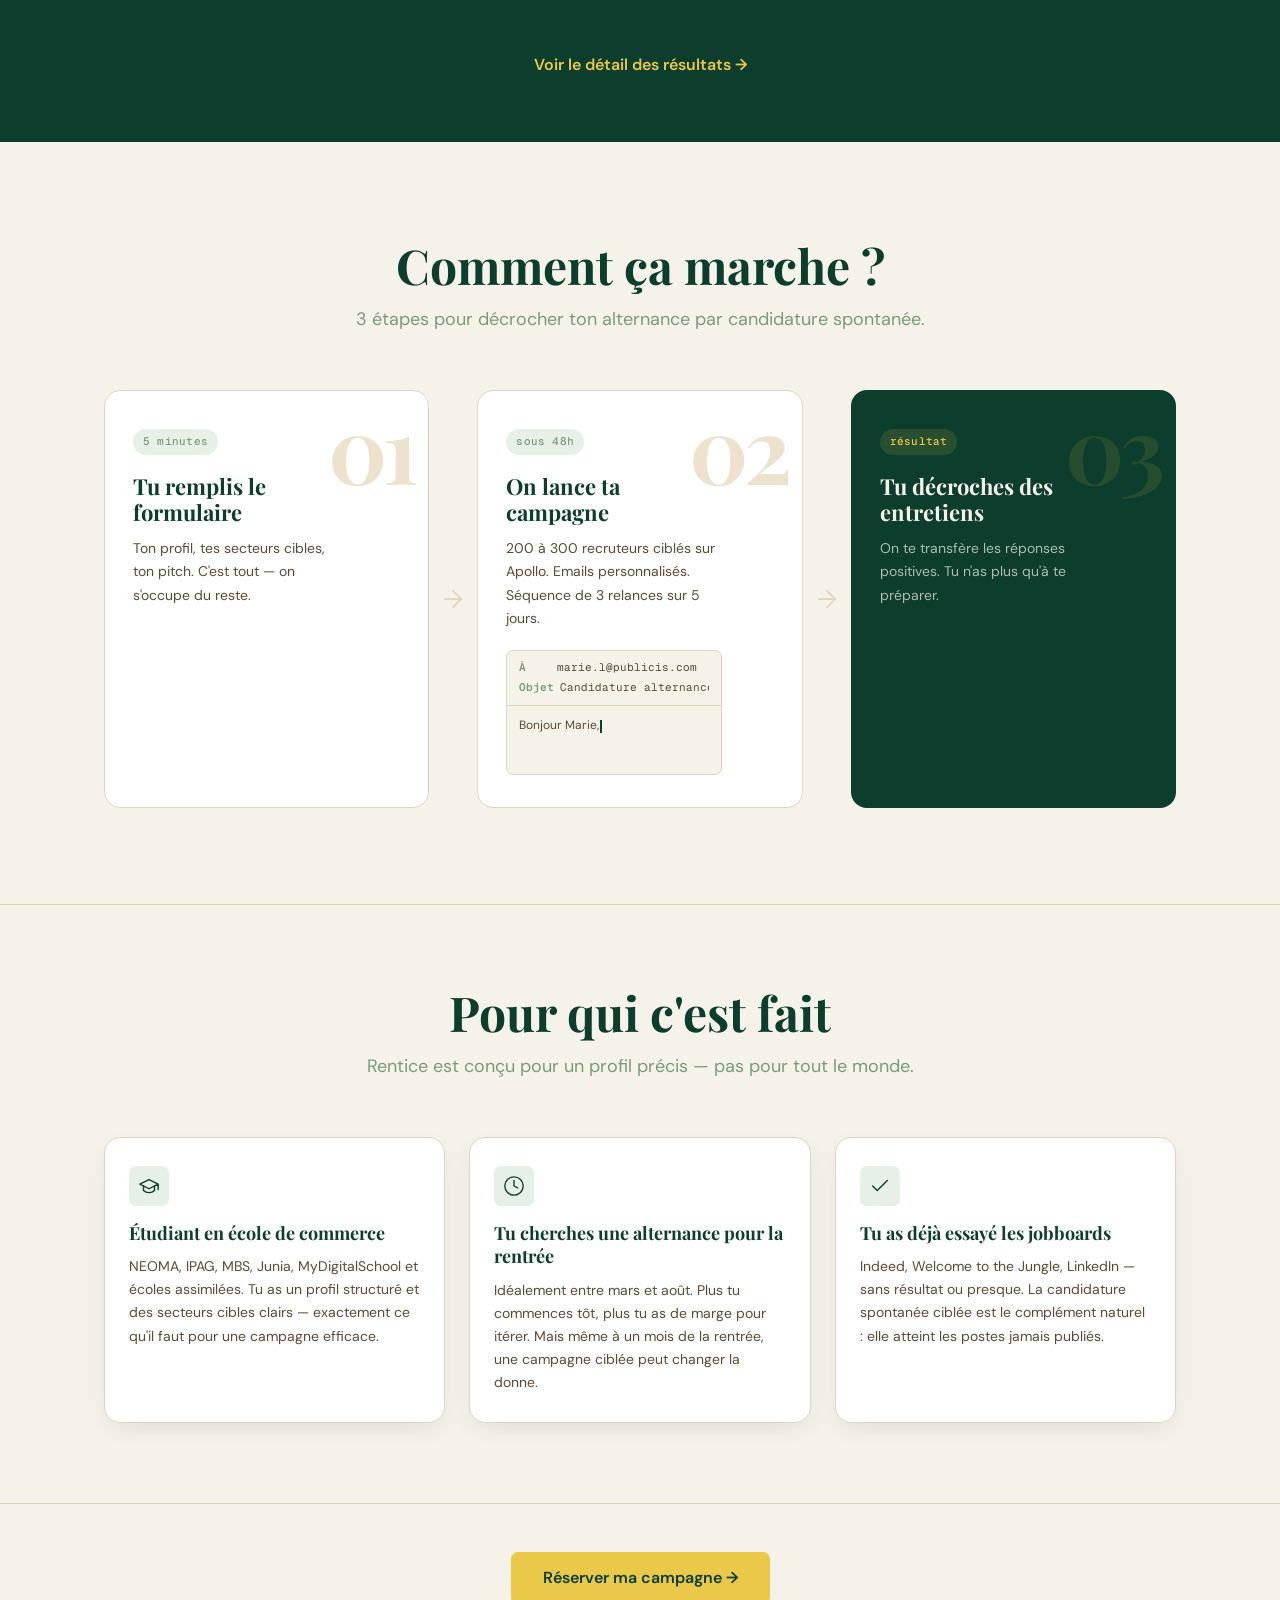
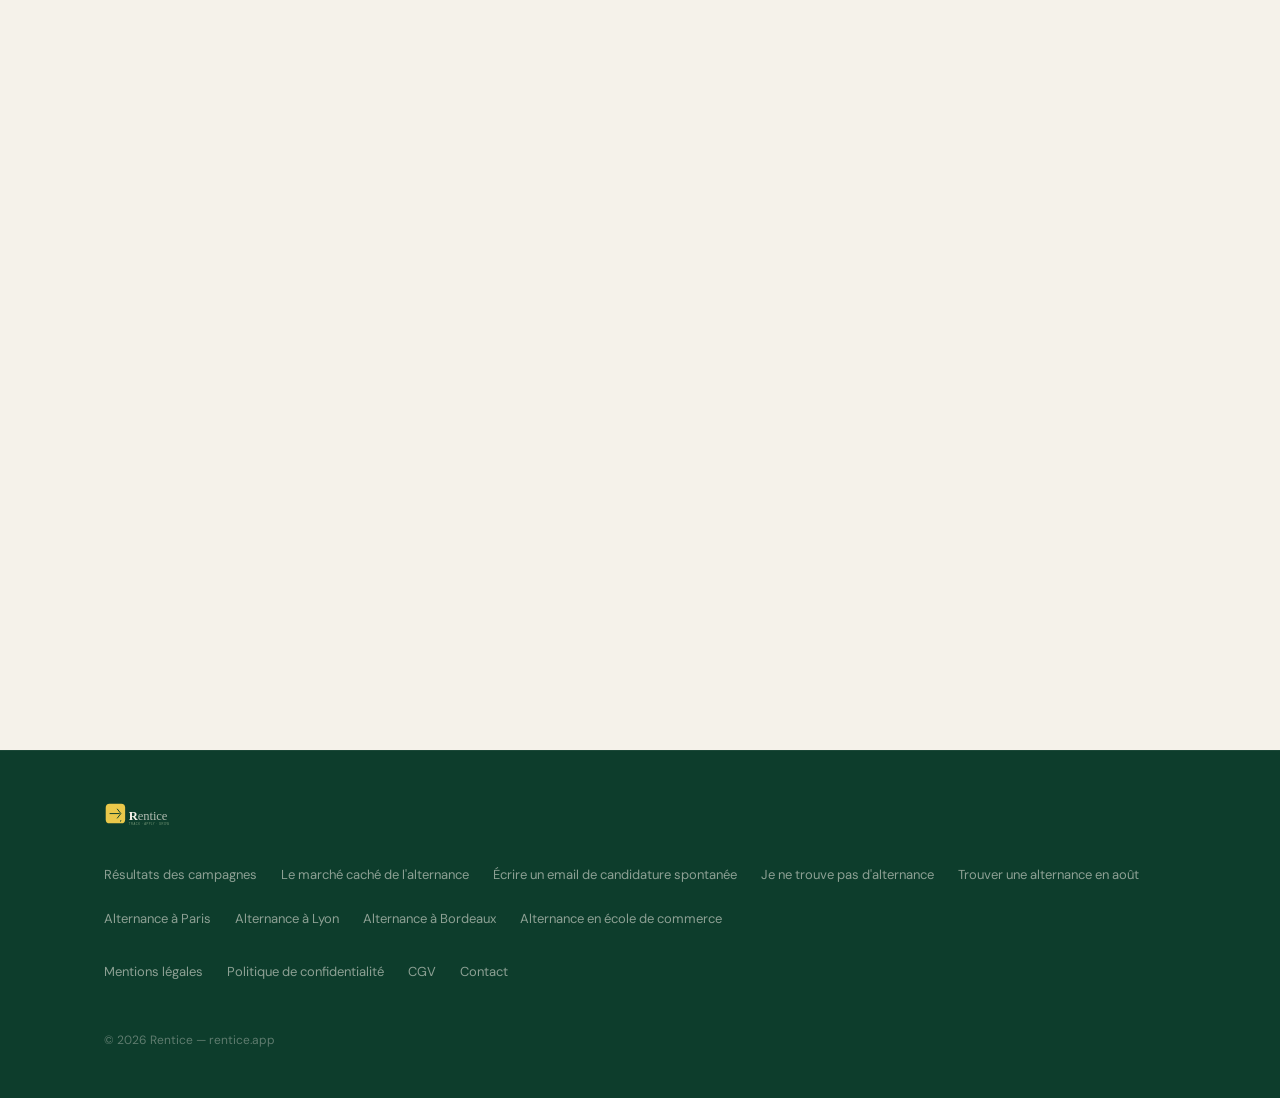
==== commit 44e7307b: "Maillage interne : liens footer vers les 9 pages orphelines, "À lire aussi", lastmod sitemap Titre h" ====
--- a/index.html
+++ b/index.html
@@ -3,7 +3,7 @@
 <head>
   <meta charset="UTF-8" />
   <meta name="viewport" content="width=device-width, initial-scale=1.0" />
-  <title>Candidature spontanée alternance : on contacte 50 recruteurs pour toi | Rentice</title>
+  <title>Candidature spontanée alternance : on contacte 200 à 300 recruteurs pour toi | Rentice</title>
   <meta name="description" content="Rentice contacte 200 à 300 recruteurs à ta place par email personnalisé. Campagnes de candidature spontanée pour décrocher ton alternance 2026. 49€, sans abonnement." />
 
   <!-- Canonical -->
@@ -449,6 +449,7 @@
             <div class="cred__stat-source">— Données Rentice, 15 campagnes</div>
           </div>
         </div>
+        <p style="text-align:center;margin-top:24px"><a href="/resultats/" style="color:var(--gold-400);font-weight:600">Voir le détail des résultats →</a></p>
 
       </div>
     </section>
@@ -784,6 +785,18 @@
         </a>
       </div>
 
+      <nav class="footer__links" style="width:100%" aria-label="Guides alternance">
+        <a href="/resultats/" class="footer__link">Résultats des campagnes</a>
+        <a href="/marche-cache-alternance/" class="footer__link">Le marché caché de l'alternance</a>
+        <a href="/email-candidature-spontanee-alternance/" class="footer__link">Écrire un email de candidature spontanée</a>
+        <a href="/je-ne-trouve-pas-d-alternance/" class="footer__link">Je ne trouve pas d'alternance</a>
+        <a href="/trouver-alternance-en-aout/" class="footer__link">Trouver une alternance en août</a>
+        <a href="/alternance-paris/" class="footer__link">Alternance à Paris</a>
+        <a href="/alternance-lyon/" class="footer__link">Alternance à Lyon</a>
+        <a href="/alternance-bordeaux/" class="footer__link">Alternance à Bordeaux</a>
+        <a href="/alternance-ecole-de-commerce/" class="footer__link">Alternance en école de commerce</a>
+      </nav>
+
       <nav class="footer__links" aria-label="Liens légaux">
         <a href="/mentions-legales/" class="footer__link">Mentions légales</a>
         <a href="/politique-de-confidentialite/" class="footer__link">Politique de confidentialité</a>
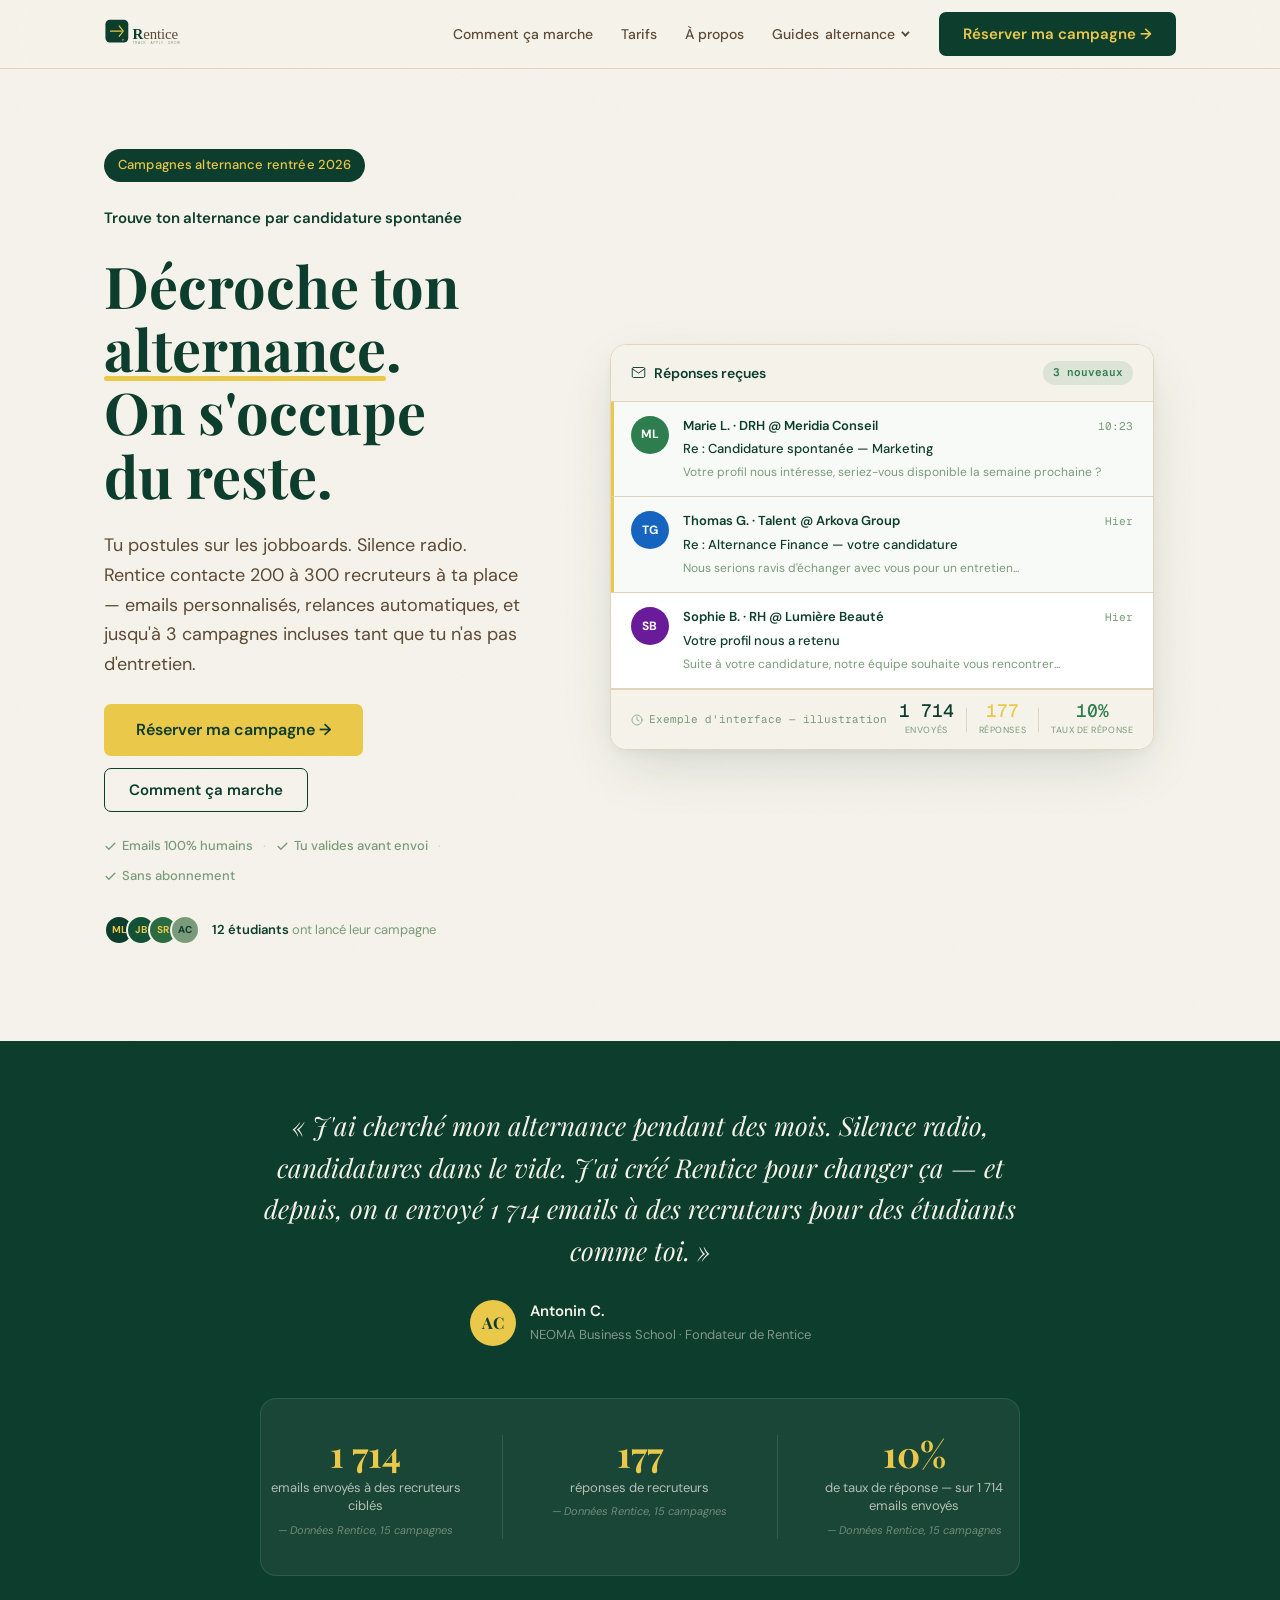
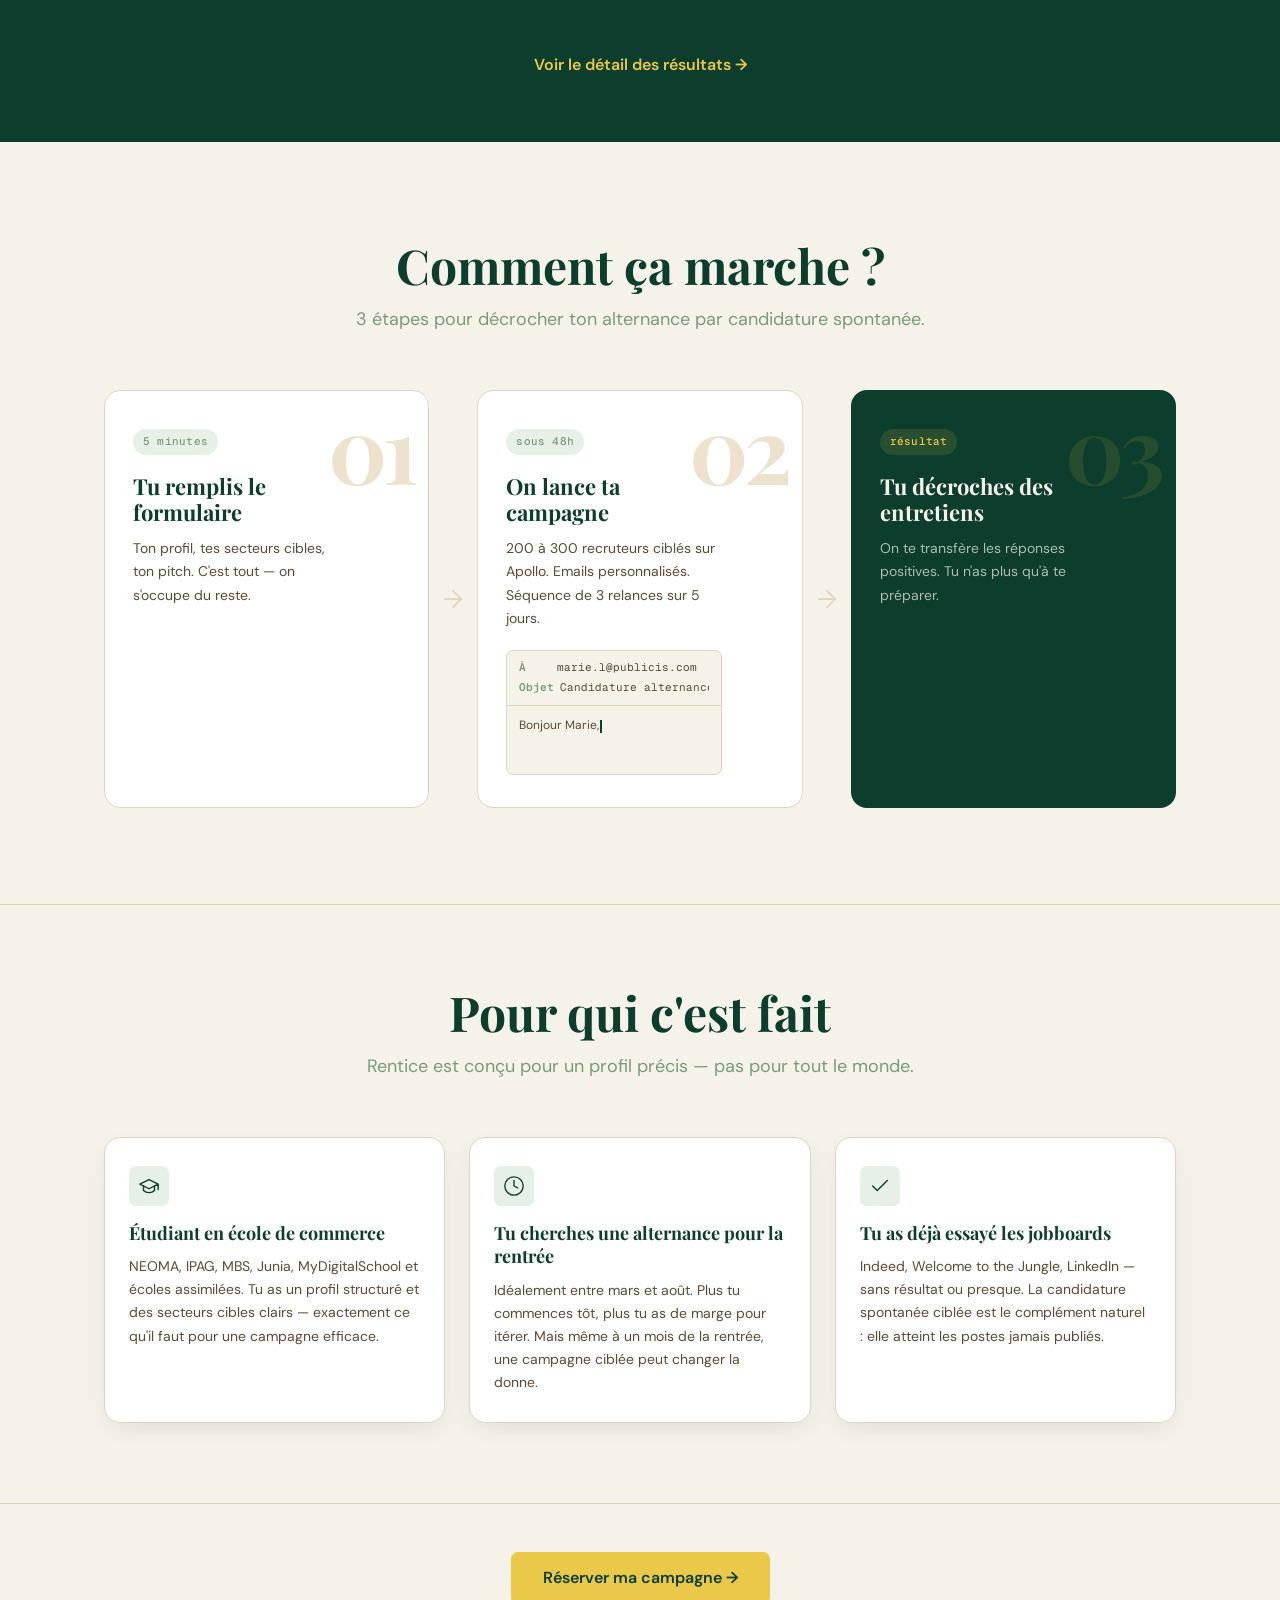
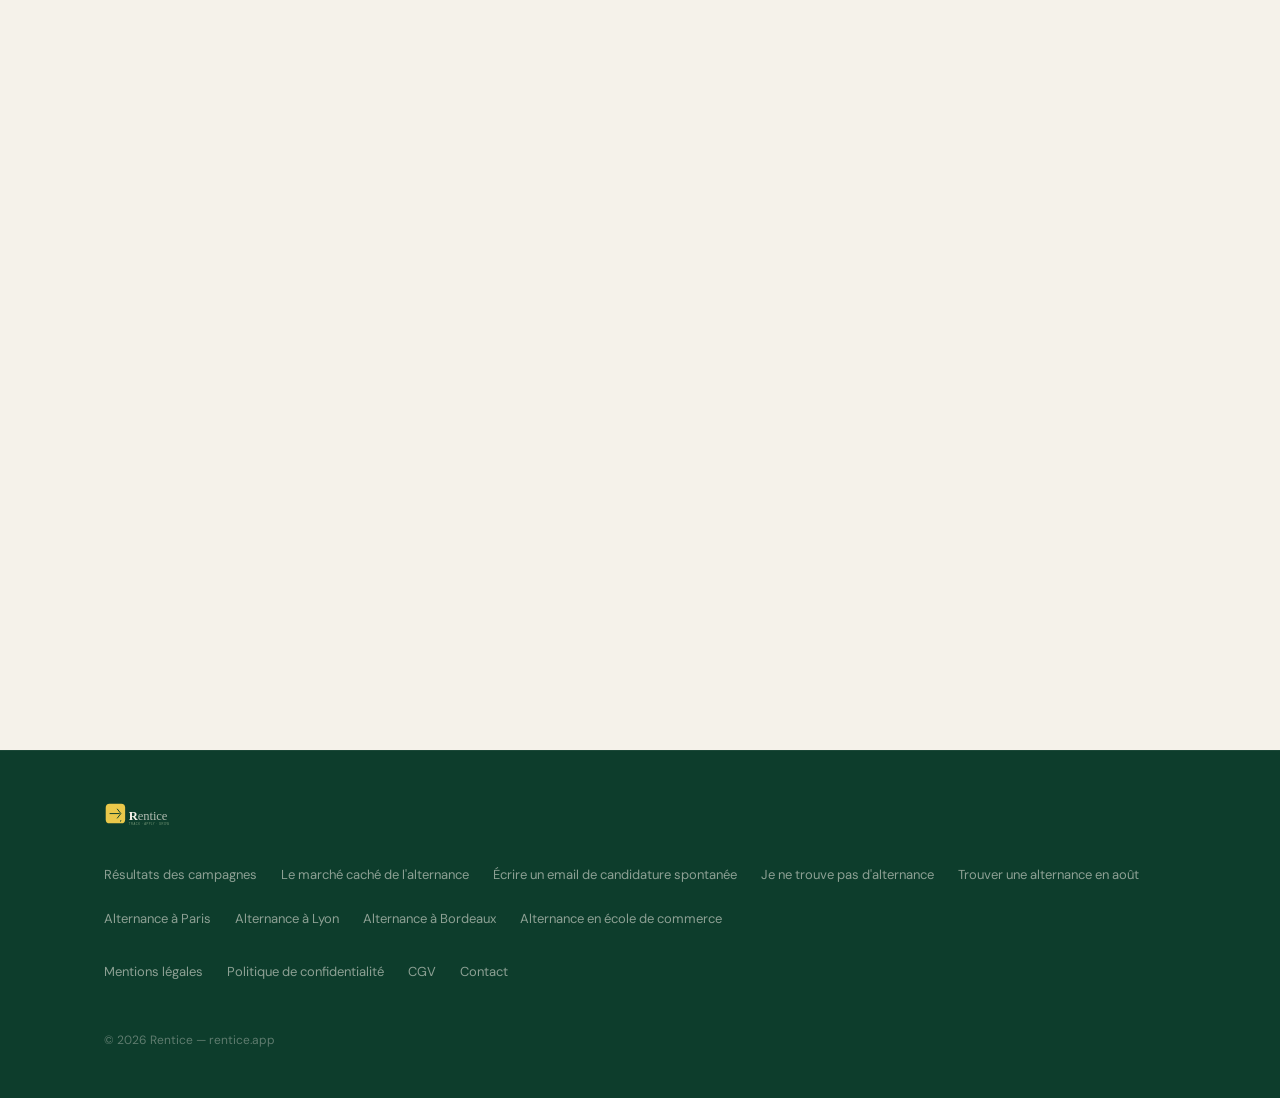
==== commit 085315a7: "Header : menu déroulant "Guides alternance" (home + 9 pages), version mobile Co-Authored-By: Claude " ====
--- a/index.html
+++ b/index.html
@@ -265,6 +265,7 @@
         <a href="#fonctionnement" class="navbar__link">Comment ça marche</a>
         <a href="#tarif" class="navbar__link">Tarifs</a>
         <a href="#about" class="navbar__link">À propos</a>
+        <details class="guides"><summary>Guides<span class="guides__long"> alternance</span></summary><div class="guides__menu"><a href="/je-ne-trouve-pas-d-alternance/">Je ne trouve pas d'alternance</a><a href="/marche-cache-alternance/">Le marché caché de l'alternance</a><a href="/email-candidature-spontanee-alternance/">Écrire un email de candidature spontanée</a><a href="/trouver-alternance-en-aout/">Trouver une alternance en août</a><a href="/alternance-ecole-de-commerce/">Alternance en école de commerce</a><a href="/alternance-paris/">Alternance à Paris</a><a href="/alternance-lyon/">Alternance à Lyon</a><a href="/alternance-bordeaux/">Alternance à Bordeaux</a><a href="/resultats/">Résultats des campagnes</a></div></details>
       </nav>
 
       <a href="#waitlist" class="btn btn--primary navbar__cta">Réserver ma campagne →</a>
@@ -280,6 +281,16 @@
       <a href="#fonctionnement" class="navbar__mobile-link">Comment ça marche</a>
       <a href="#tarif" class="navbar__mobile-link">Tarifs</a>
       <a href="#about" class="navbar__mobile-link">À propos</a>
+      <p class="navbar__mobile-label">Guides alternance</p>
+      <a href="/je-ne-trouve-pas-d-alternance/" class="navbar__mobile-link">Je ne trouve pas d'alternance</a>
+      <a href="/marche-cache-alternance/" class="navbar__mobile-link">Le marché caché de l'alternance</a>
+      <a href="/email-candidature-spontanee-alternance/" class="navbar__mobile-link">Écrire un email de candidature spontanée</a>
+      <a href="/trouver-alternance-en-aout/" class="navbar__mobile-link">Trouver une alternance en août</a>
+      <a href="/alternance-ecole-de-commerce/" class="navbar__mobile-link">Alternance en école de commerce</a>
+      <a href="/alternance-paris/" class="navbar__mobile-link">Alternance à Paris</a>
+      <a href="/alternance-lyon/" class="navbar__mobile-link">Alternance à Lyon</a>
+      <a href="/alternance-bordeaux/" class="navbar__mobile-link">Alternance à Bordeaux</a>
+      <a href="/resultats/" class="navbar__mobile-link">Résultats des campagnes</a>
       <a href="#waitlist" class="btn btn--primary navbar__mobile-cta">Réserver ma campagne →</a>
     </div>
   </header>
--- a/style.css
+++ b/style.css
@@ -2174,3 +2174,27 @@
   }
 
 }
+
+/* Menu Guides alternance */
+.guides{position:relative}
+.guides summary{list-style:none;cursor:pointer;display:flex;align-items:center;gap:6px;font-size:14px;font-weight:500;color:var(--cream-700);transition:color var(--transition)}
+.guides summary::-webkit-details-marker{display:none}
+.guides summary::after{content:"";width:6px;height:6px;border-right:2px solid currentColor;border-bottom:2px solid currentColor;transform:rotate(45deg) translateY(-2px)}
+.guides summary:hover,.guides[open] summary{color:var(--green-900)}
+.guides summary:focus-visible{outline:2px solid var(--green-900);outline-offset:4px;border-radius:4px}
+.guides__menu{position:absolute;top:calc(100% + 16px);right:0;min-width:290px;display:flex;flex-direction:column;padding:8px;background:var(--cream-50);border:1px solid var(--cream-200);border-radius:10px;box-shadow:0 12px 32px rgba(13,61,44,0.14);z-index:200}
+.guides__menu a{padding:10px 12px;border-radius:7px;font-size:14px;color:var(--cream-700);white-space:nowrap}
+.guides__menu a:hover,.guides__menu a:focus-visible{background:var(--cream-200);color:var(--green-900)}
+.navbar__mobile-label{font-size:12px;font-weight:700;letter-spacing:0.07em;text-transform:uppercase;color:var(--sage-500);padding:14px 0 4px}
+.navbar__inner > .guides{margin-right:24px}
+.guides summary{white-space:nowrap}
+@media (max-width:480px){
+.guides__long{display:none}
+.navbar__inner{gap:0}
+.navbar__inner > .guides{margin-right:14px}
+.navbar__inner > .btn{padding:0 14px;font-size:13px}
+.cta-long{display:none}
+.guides{position:static}
+.guides__menu{left:16px;right:16px;top:100%;min-width:0;border-radius:0 0 10px 10px}
+.guides__menu a{white-space:normal}
+}
--- a/style.css
+++ b/style.css
@@ -2174,3 +2174,27 @@
   }
 
 }
+
+/* Menu Guides alternance */
+.guides{position:relative}
+.guides summary{list-style:none;cursor:pointer;display:flex;align-items:center;gap:6px;font-size:14px;font-weight:500;color:var(--cream-700);transition:color var(--transition)}
+.guides summary::-webkit-details-marker{display:none}
+.guides summary::after{content:"";width:6px;height:6px;border-right:2px solid currentColor;border-bottom:2px solid currentColor;transform:rotate(45deg) translateY(-2px)}
+.guides summary:hover,.guides[open] summary{color:var(--green-900)}
+.guides summary:focus-visible{outline:2px solid var(--green-900);outline-offset:4px;border-radius:4px}
+.guides__menu{position:absolute;top:calc(100% + 16px);right:0;min-width:290px;display:flex;flex-direction:column;padding:8px;background:var(--cream-50);border:1px solid var(--cream-200);border-radius:10px;box-shadow:0 12px 32px rgba(13,61,44,0.14);z-index:200}
+.guides__menu a{padding:10px 12px;border-radius:7px;font-size:14px;color:var(--cream-700);white-space:nowrap}
+.guides__menu a:hover,.guides__menu a:focus-visible{background:var(--cream-200);color:var(--green-900)}
+.navbar__mobile-label{font-size:12px;font-weight:700;letter-spacing:0.07em;text-transform:uppercase;color:var(--sage-500);padding:14px 0 4px}
+.navbar__inner > .guides{margin-right:24px}
+.guides summary{white-space:nowrap}
+@media (max-width:480px){
+.guides__long{display:none}
+.navbar__inner{gap:0}
+.navbar__inner > .guides{margin-right:14px}
+.navbar__inner > .btn{padding:0 14px;font-size:13px}
+.cta-long{display:none}
+.guides{position:static}
+.guides__menu{left:16px;right:16px;top:100%;min-width:0;border-radius:0 0 10px 10px}
+.guides__menu a{white-space:normal}
+}
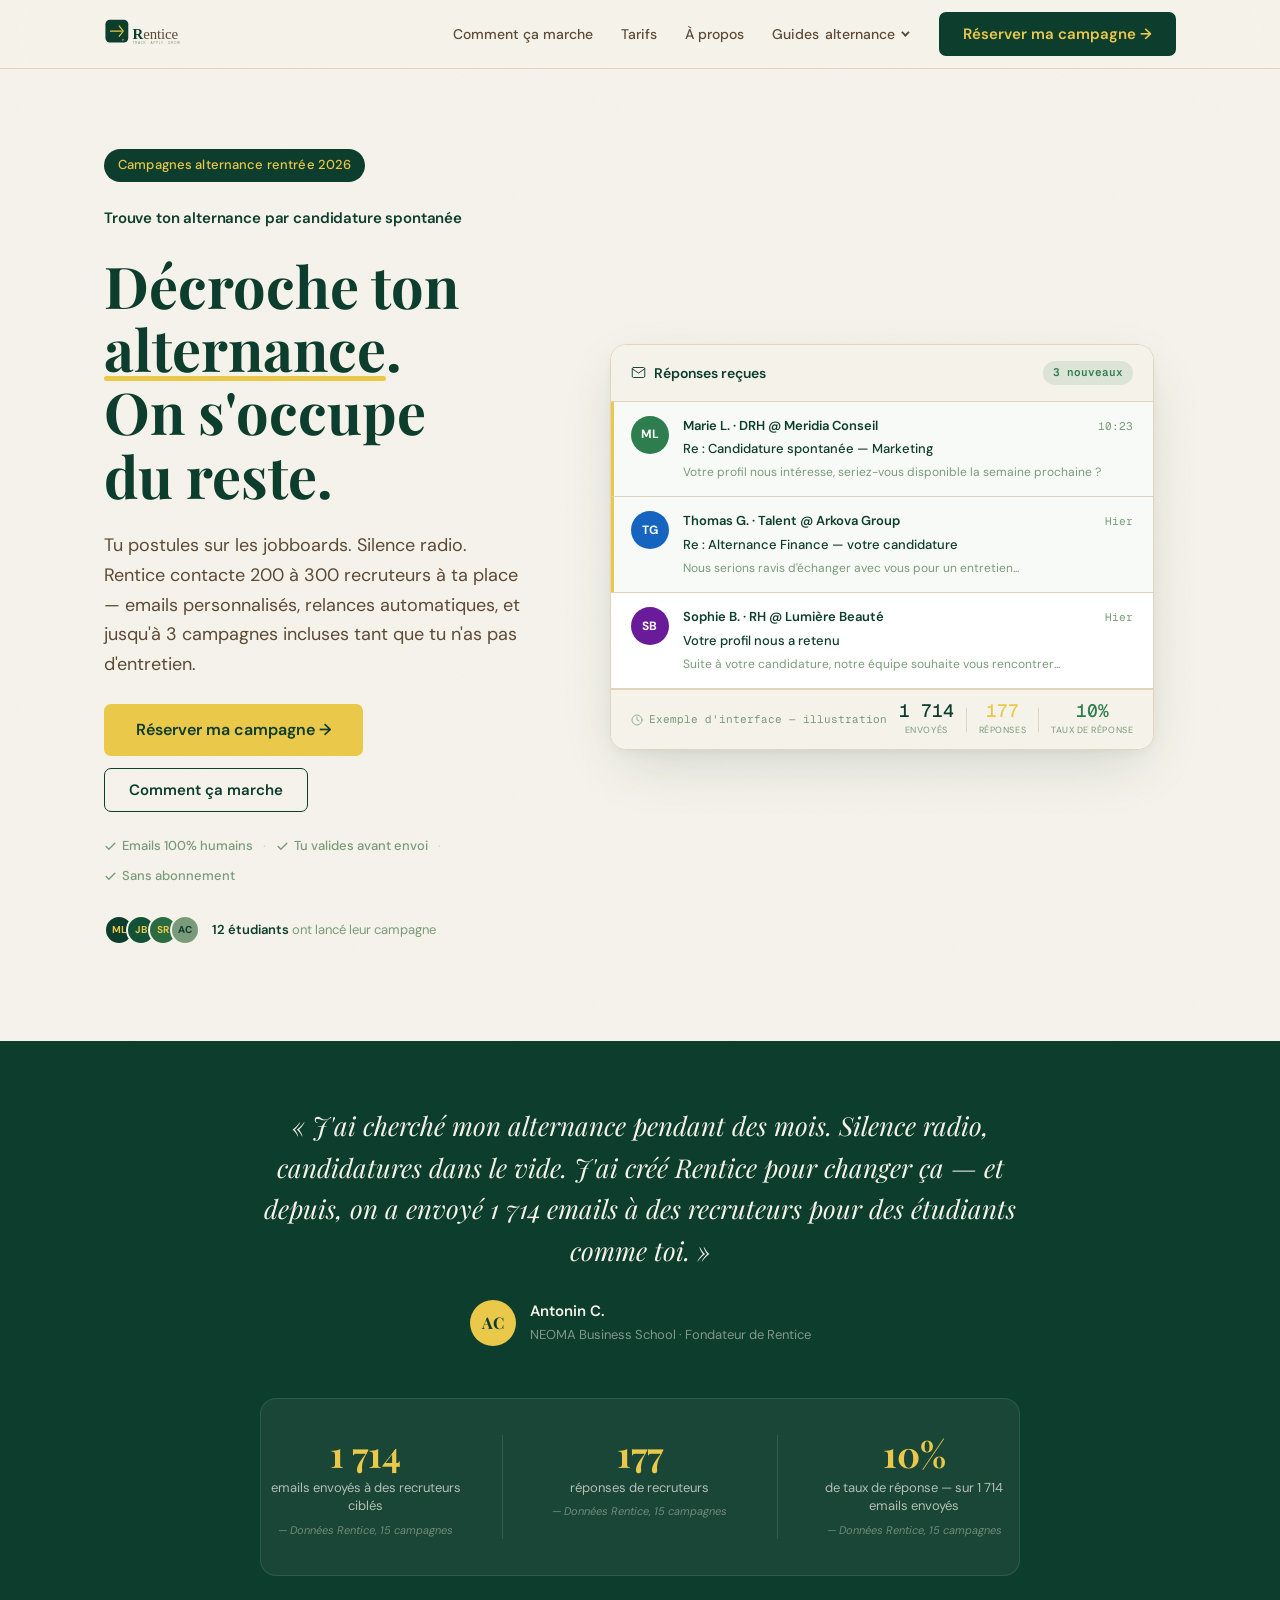
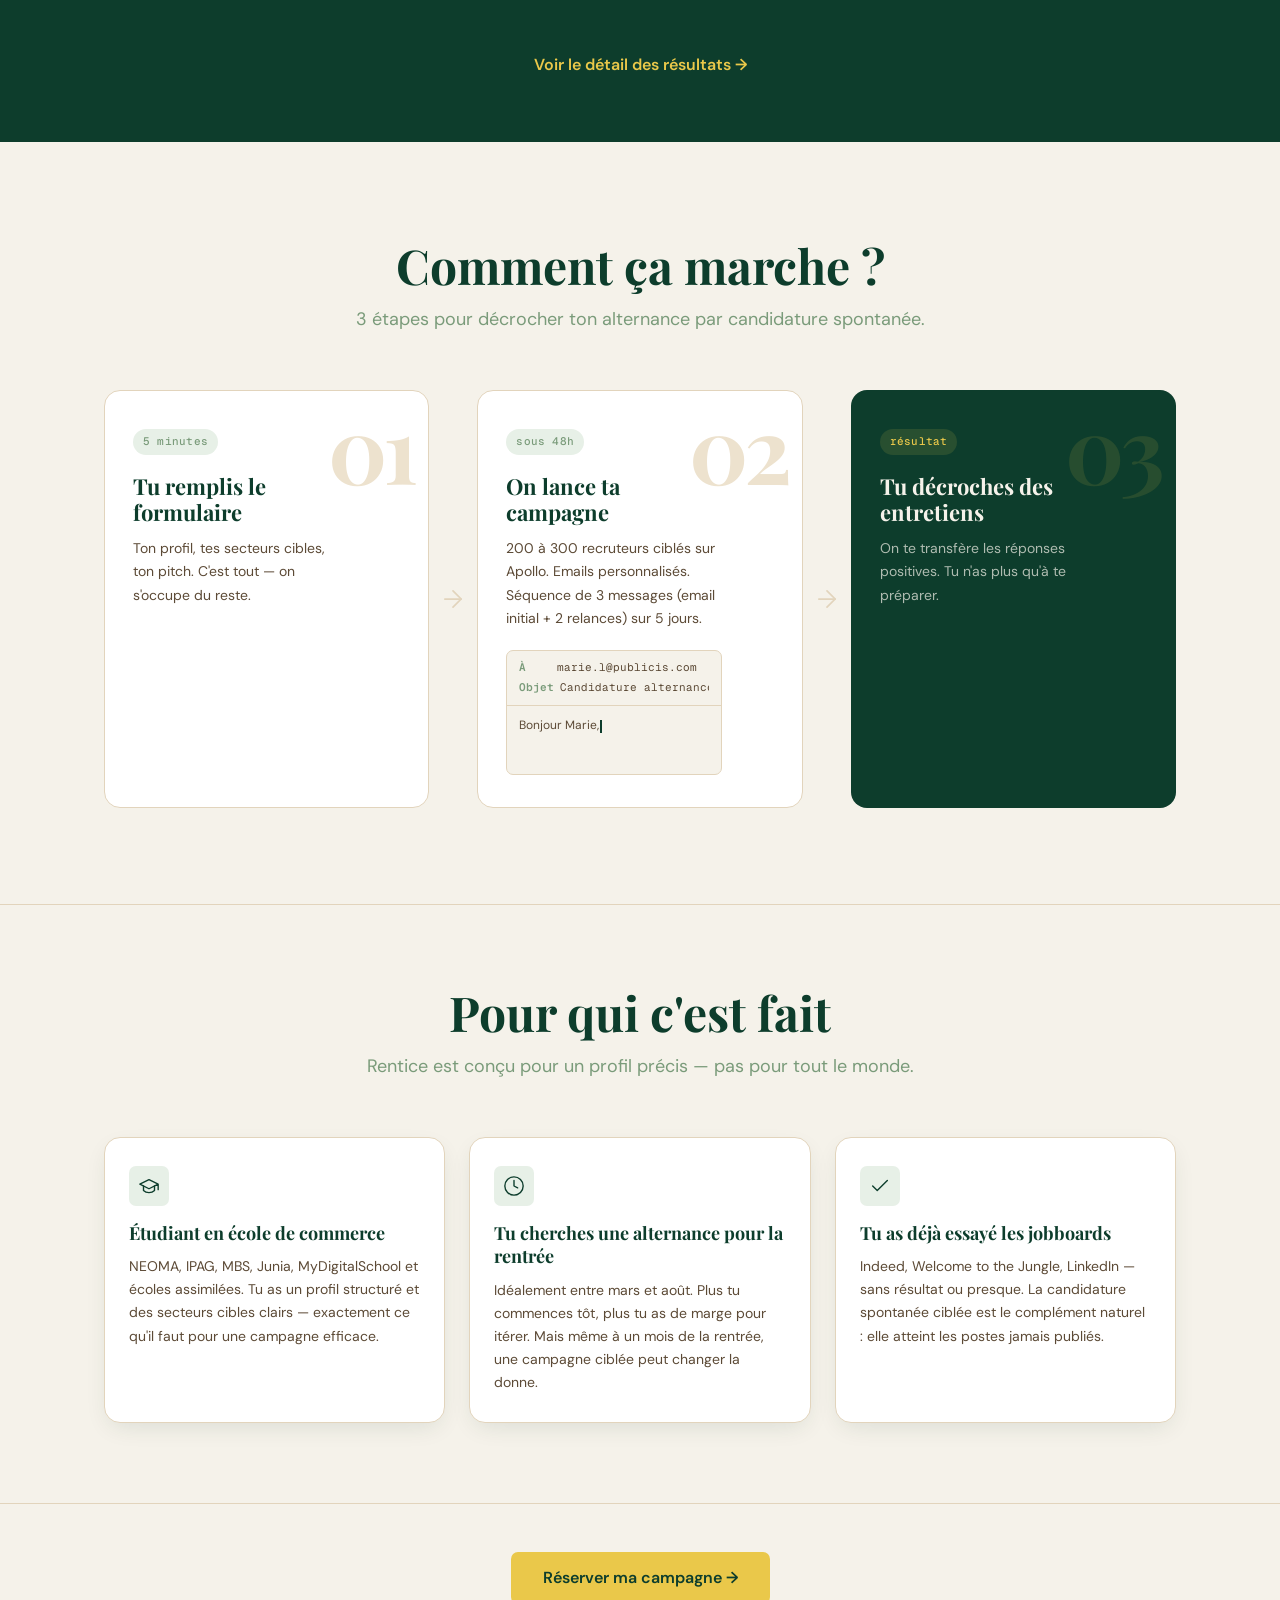
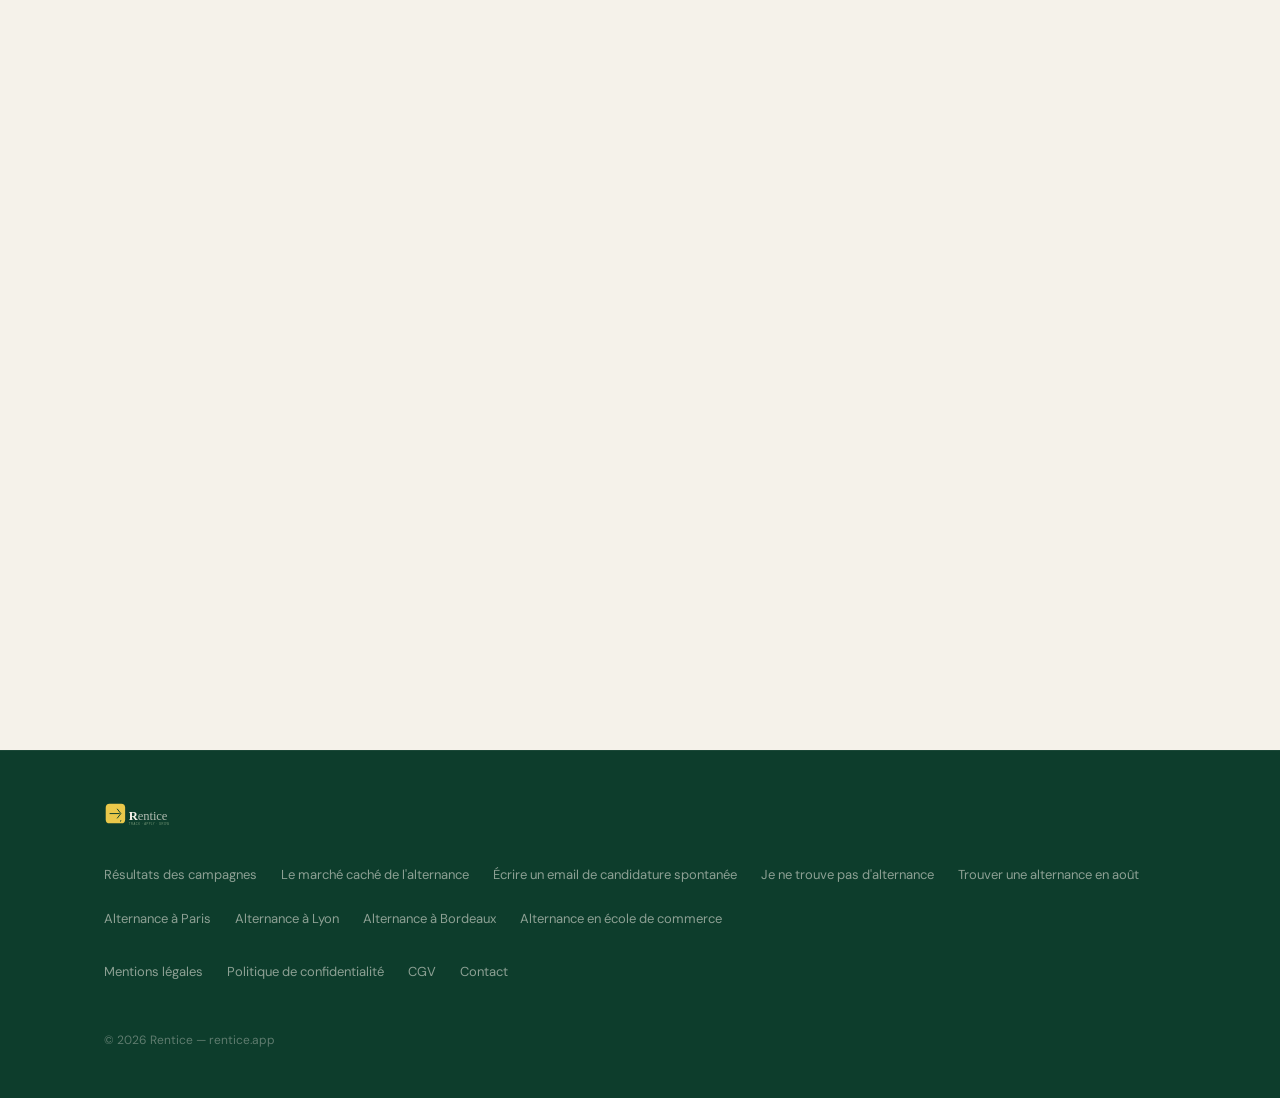
==== commit cb3344b7: "Home : harmonisation séquence (3 messages / 5 jours, J5) et contenu du rapport final Co-Authored-By:" ====
--- a/index.html
+++ b/index.html
@@ -71,7 +71,7 @@
           "priceCurrency": "EUR",
           "priceValidUntil": "2026-12-31",
           "availability": "https://schema.org/LimitedAvailability",
-          "description": "Campagne complète : extraction contacts, emails personnalisés, 3 relances sur 5 jours, rapport final."
+          "description": "Campagne complète : extraction contacts, emails personnalisés, séquence de 3 messages sur 5 jours, rapport final."
         },
         "areaServed": {
           "@type": "Country",
@@ -121,7 +121,7 @@
         "name": "Combien de temps avant de recevoir des réponses ?",
         "acceptedAnswer": {
           "@type": "Answer",
-          "text": "La campagne se lance sous 48h après ton onboarding. Les premières réponses arrivent généralement dès J+2, parfois jusqu'à J+7 pour les plus tardifs. La séquence complète (3 emails + relances) dure 5 jours. Si ta campagne ne génère aucun entretien sous 15 jours, on en relance une deuxième gratuitement, sur de nouveaux contacts."
+          "text": "La campagne se lance sous 48h après ton onboarding. Les premières réponses arrivent généralement dès J+2, parfois jusqu'à J+7 pour les plus tardifs. La séquence complète (email initial + 2 relances) dure 5 jours. Si ta campagne ne génère aucun entretien sous 15 jours, on en relance une deuxième gratuitement, sur de nouveaux contacts."
         }
       },
       {
@@ -489,7 +489,7 @@
             <div class="how__step-num" aria-hidden="true">02</div>
             <div class="how__step-tag">sous 48h</div>
             <h3 class="how__step-title">On lance ta campagne</h3>
-            <p class="how__step-desc">200 à 300 recruteurs ciblés sur Apollo. Emails personnalisés. Séquence de 3 relances sur 5 jours.</p>
+            <p class="how__step-desc">200 à 300 recruteurs ciblés sur Apollo. Emails personnalisés. Séquence de 3 messages (email initial + 2 relances) sur 5 jours.</p>
 
             <div class="how__email-preview" aria-hidden="true">
               <div class="how__email-meta">
@@ -587,11 +587,11 @@
               </li>
               <li class="pricing__item">
                 <svg width="16" height="16" viewBox="0 0 24 24" fill="none" stroke="#EAC84A" stroke-width="2" stroke-linecap="round" stroke-linejoin="round" aria-hidden="true"><polyline points="20 6 9 17 4 12"/></svg>
-                3 relances sur 5 jours
+                Envoi étalé sur 5 jours (J+0, J+2, J+5)
               </li>
               <li class="pricing__item">
                 <svg width="16" height="16" viewBox="0 0 24 24" fill="none" stroke="#EAC84A" stroke-width="2" stroke-linecap="round" stroke-linejoin="round" aria-hidden="true"><polyline points="20 6 9 17 4 12"/></svg>
-                Rapport final : ouvertures, réponses, entretiens
+                Rapport final : volumes envoyés, taux de réponse
               </li>
             </ul>
 
@@ -626,7 +626,7 @@
               <li class="timeline__item">
                 <div class="timeline__marker" aria-hidden="true"></div>
                 <div class="timeline__content">
-                  <span class="timeline__day">J9</span>
+                  <span class="timeline__day">J5</span>
                   <span class="timeline__label">Dernier email de la séquence envoyé</span>
                 </div>
               </li>
@@ -634,7 +634,7 @@
                 <div class="timeline__marker" aria-hidden="true"></div>
                 <div class="timeline__content">
                   <span class="timeline__day">J12–14</span>
-                  <span class="timeline__label">Bilan — on laisse 3 à 5 jours aux retardataires pour répondre</span>
+                  <span class="timeline__label">Bilan — on laisse le temps aux retardataires de répondre</span>
                 </div>
               </li>
               <li class="timeline__item timeline__item--guarantee">
@@ -718,7 +718,7 @@
               <svg class="faq__icon" width="20" height="20" viewBox="0 0 24 24" fill="none" stroke="currentColor" stroke-width="2" stroke-linecap="round" stroke-linejoin="round" aria-hidden="true"><line x1="12" y1="5" x2="12" y2="19"/><line x1="5" y1="12" x2="19" y2="12"/></svg>
             </button>
             <div class="faq__answer"><div>
-              <p>La campagne se lance sous 48h après ton onboarding. Les premières réponses arrivent généralement dès J+2, parfois jusqu'à J+7 pour les plus tardifs. La séquence complète (3 emails + relances) dure 5 jours. Si ta campagne ne génère aucun entretien sous 15 jours, on en relance une deuxième gratuitement, sur de nouveaux contacts.</p>
+              <p>La campagne se lance sous 48h après ton onboarding. Les premières réponses arrivent généralement dès J+2, parfois jusqu'à J+7 pour les plus tardifs. La séquence complète (email initial + 2 relances) dure 5 jours. Si ta campagne ne génère aucun entretien sous 15 jours, on en relance une deuxième gratuitement, sur de nouveaux contacts.</p>
             </div></div>
           </div>
 
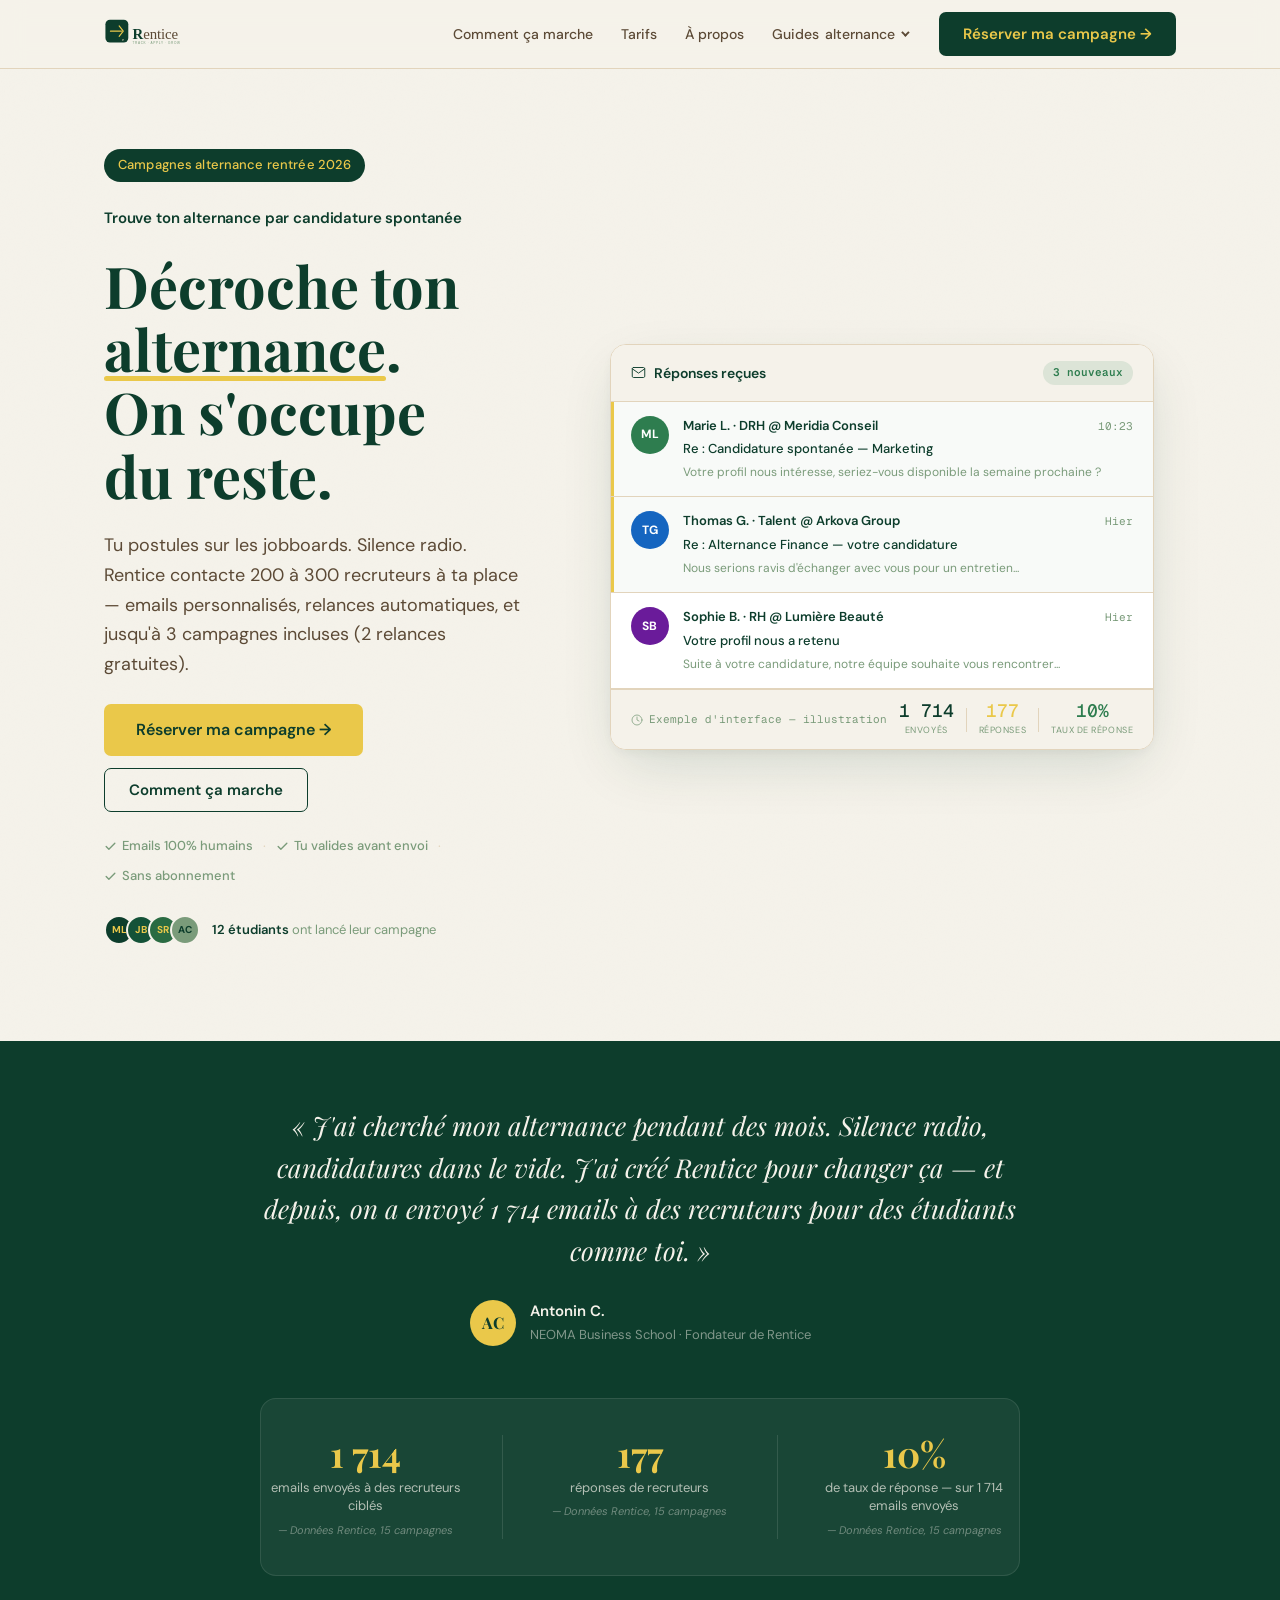
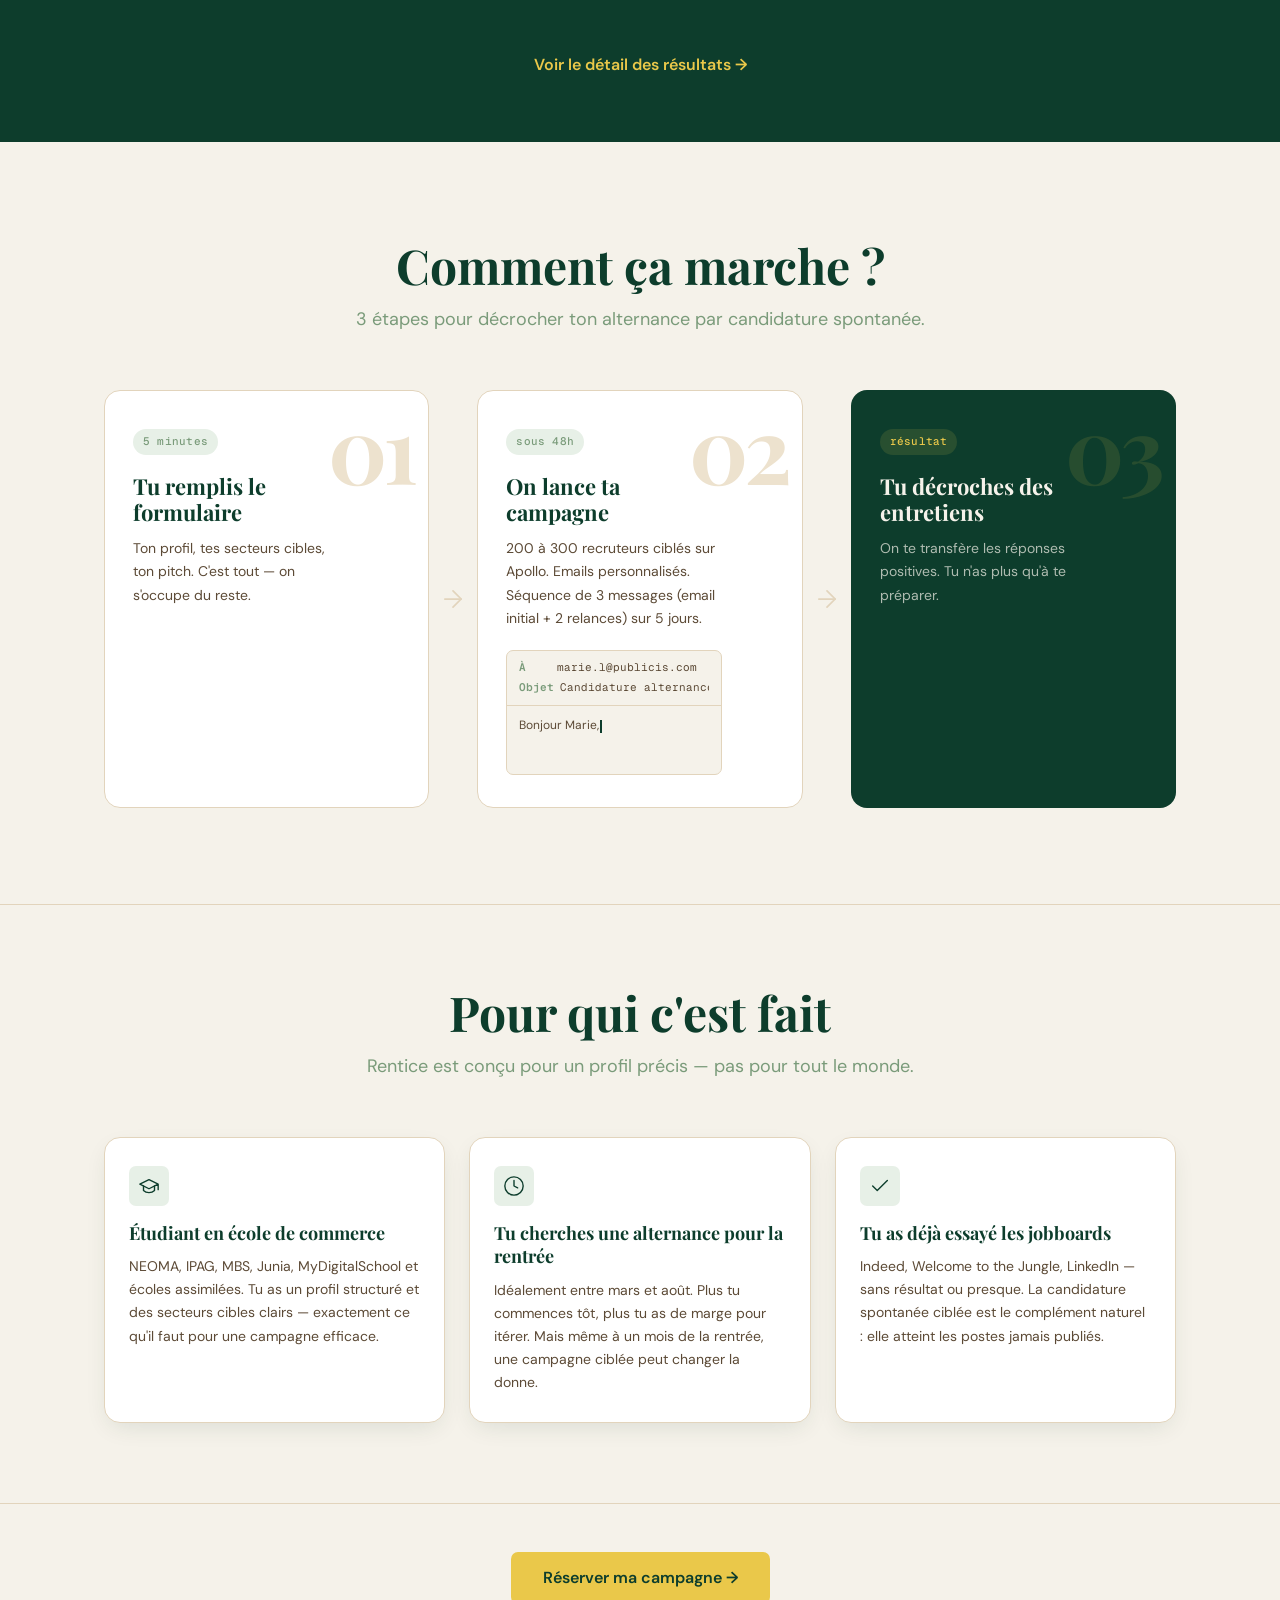
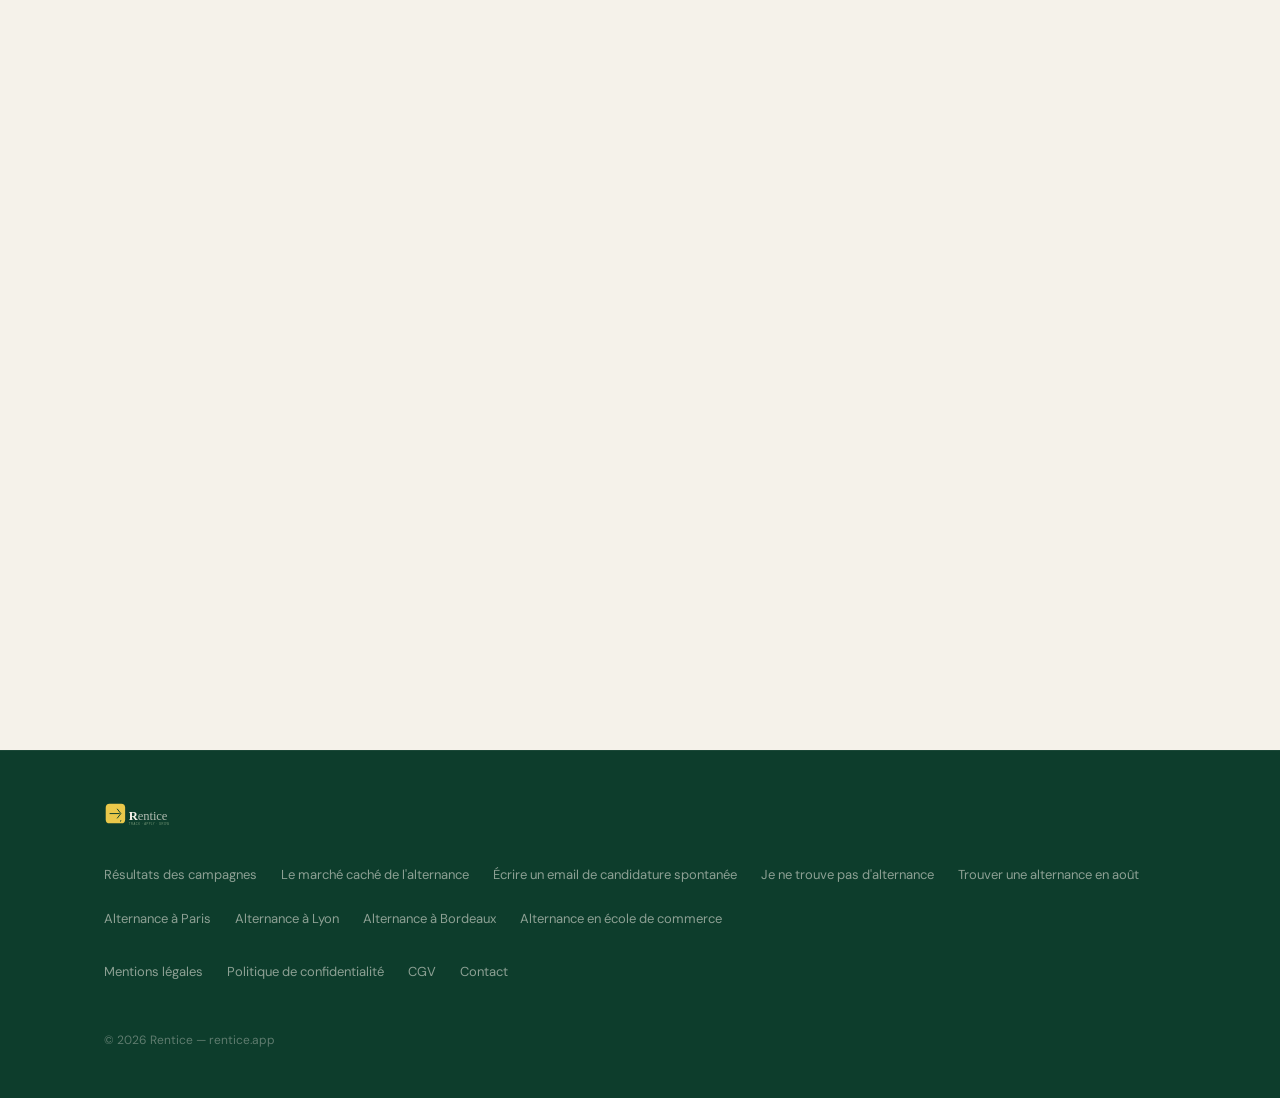
==== commit 02c1e093: "Garantie relance : fenêtre 15 → 10 jours, timeline recalée, mentions harmonisées Co-Authored-By: Cla" ====
--- a/index.html
+++ b/index.html
@@ -121,7 +121,7 @@
         "name": "Combien de temps avant de recevoir des réponses ?",
         "acceptedAnswer": {
           "@type": "Answer",
-          "text": "La campagne se lance sous 48h après ton onboarding. Les premières réponses arrivent généralement dès J+2, parfois jusqu'à J+7 pour les plus tardifs. La séquence complète (email initial + 2 relances) dure 5 jours. Si ta campagne ne génère aucun entretien sous 15 jours, on en relance une deuxième gratuitement, sur de nouveaux contacts."
+          "text": "La campagne se lance sous 48h après ton onboarding. Les premières réponses arrivent généralement dès J+2, parfois jusqu'à J+7 pour les plus tardifs. La séquence complète (email initial + 2 relances) dure 5 jours. Si ta campagne ne génère aucun entretien sous 10 jours, on en relance une deuxième gratuitement, sur de nouveaux contacts."
         }
       },
       {
@@ -137,7 +137,7 @@
         "name": "Que se passe-t-il si je n'obtiens aucun entretien ?",
         "acceptedAnswer": {
           "@type": "Answer",
-          "text": "Si ta campagne ne génère aucun entretien dans les 15 jours, on relance une deuxième campagne gratuitement — nouveaux contacts, nouveaux secteurs ou nouvelles villes. Et si la deuxième ne donne rien non plus, on relance une troisième. Au total, tu es couvert sur ~4 semaines de prospection intensive, sans payer plus."
+          "text": "Si ta campagne ne génère aucun entretien dans les 10 jours, on lance une deuxième campagne gratuitement — nouveaux contacts, nouveaux secteurs ou nouvelles villes. Et si la deuxième ne donne rien non plus, on lance une troisième et dernière. Rentice garantit l'effort fourni, pas l'obtention d'un entretien ni d'une alternance. Au total, tu es couvert sur ~4 semaines de prospection intensive, sans payer plus."
         }
       },
       {
@@ -315,7 +315,7 @@
           </p>
 
           <p class="hero__subtitle animate-hero" style="--delay:0.2s">
-            Tu postules sur les jobboards. Silence radio. Rentice contacte 200 à 300 recruteurs à ta place — emails personnalisés, relances automatiques, et jusqu'à 3 campagnes incluses tant que tu n'as pas d'entretien.
+            Tu postules sur les jobboards. Silence radio. Rentice contacte 200 à 300 recruteurs à ta place — emails personnalisés, relances automatiques, et jusqu'à 3 campagnes incluses (2 relances gratuites).
           </p>
 
           <div class="hero__actions animate-hero" style="--delay:0.3s">
@@ -633,28 +633,28 @@
               <li class="timeline__item">
                 <div class="timeline__marker" aria-hidden="true"></div>
                 <div class="timeline__content">
-                  <span class="timeline__day">J12–14</span>
+                  <span class="timeline__day">J10</span>
                   <span class="timeline__label">Bilan — on laisse le temps aux retardataires de répondre</span>
                 </div>
               </li>
               <li class="timeline__item timeline__item--guarantee">
                 <div class="timeline__marker timeline__marker--gold" aria-hidden="true"></div>
                 <div class="timeline__content">
-                  <span class="timeline__day">J14</span>
+                  <span class="timeline__day">J10</span>
                   <span class="timeline__label">Si 0 entretien → campagne 2 gratuite sur un nouveau batch (secteurs ou villes différents)</span>
                 </div>
               </li>
               <li class="timeline__item">
                 <div class="timeline__marker" aria-hidden="true"></div>
                 <div class="timeline__content">
-                  <span class="timeline__day">J23</span>
+                  <span class="timeline__day">J20</span>
                   <span class="timeline__label">Bilan campagne 2</span>
                 </div>
               </li>
               <li class="timeline__item timeline__item--guarantee">
                 <div class="timeline__marker timeline__marker--gold" aria-hidden="true"></div>
                 <div class="timeline__content">
-                  <span class="timeline__day">J28</span>
+                  <span class="timeline__day">J20</span>
                   <span class="timeline__label">Si toujours 0 → campagne 3, dernier essai inclus</span>
                 </div>
               </li>
@@ -718,7 +718,7 @@
               <svg class="faq__icon" width="20" height="20" viewBox="0 0 24 24" fill="none" stroke="currentColor" stroke-width="2" stroke-linecap="round" stroke-linejoin="round" aria-hidden="true"><line x1="12" y1="5" x2="12" y2="19"/><line x1="5" y1="12" x2="19" y2="12"/></svg>
             </button>
             <div class="faq__answer"><div>
-              <p>La campagne se lance sous 48h après ton onboarding. Les premières réponses arrivent généralement dès J+2, parfois jusqu'à J+7 pour les plus tardifs. La séquence complète (email initial + 2 relances) dure 5 jours. Si ta campagne ne génère aucun entretien sous 15 jours, on en relance une deuxième gratuitement, sur de nouveaux contacts.</p>
+              <p>La campagne se lance sous 48h après ton onboarding. Les premières réponses arrivent généralement dès J+2, parfois jusqu'à J+7 pour les plus tardifs. La séquence complète (email initial + 2 relances) dure 5 jours. Si ta campagne ne génère aucun entretien sous 10 jours, on en relance une deuxième gratuitement, sur de nouveaux contacts.</p>
             </div></div>
           </div>
 
@@ -738,7 +738,7 @@
               <svg class="faq__icon" width="20" height="20" viewBox="0 0 24 24" fill="none" stroke="currentColor" stroke-width="2" stroke-linecap="round" stroke-linejoin="round" aria-hidden="true"><line x1="12" y1="5" x2="12" y2="19"/><line x1="5" y1="12" x2="19" y2="12"/></svg>
             </button>
             <div class="faq__answer"><div>
-              <p>Si ta campagne ne génère aucun entretien dans les 15 jours, on relance une deuxième campagne gratuitement — nouveaux contacts, nouveaux secteurs ou nouvelles villes. Et si la deuxième ne donne rien non plus, on relance une troisième. Au total, tu es couvert sur ~4 semaines de prospection intensive, sans payer plus.</p>
+              <p>Si ta campagne ne génère aucun entretien dans les 10 jours, on lance une deuxième campagne gratuitement — nouveaux contacts, nouveaux secteurs ou nouvelles villes. Et si la deuxième ne donne rien non plus, on lance une troisième et dernière. Rentice garantit l'effort fourni, pas l'obtention d'un entretien ni d'une alternance. Au total, tu es couvert sur ~4 semaines de prospection intensive, sans payer plus.</p>
             </div></div>
           </div>
 
